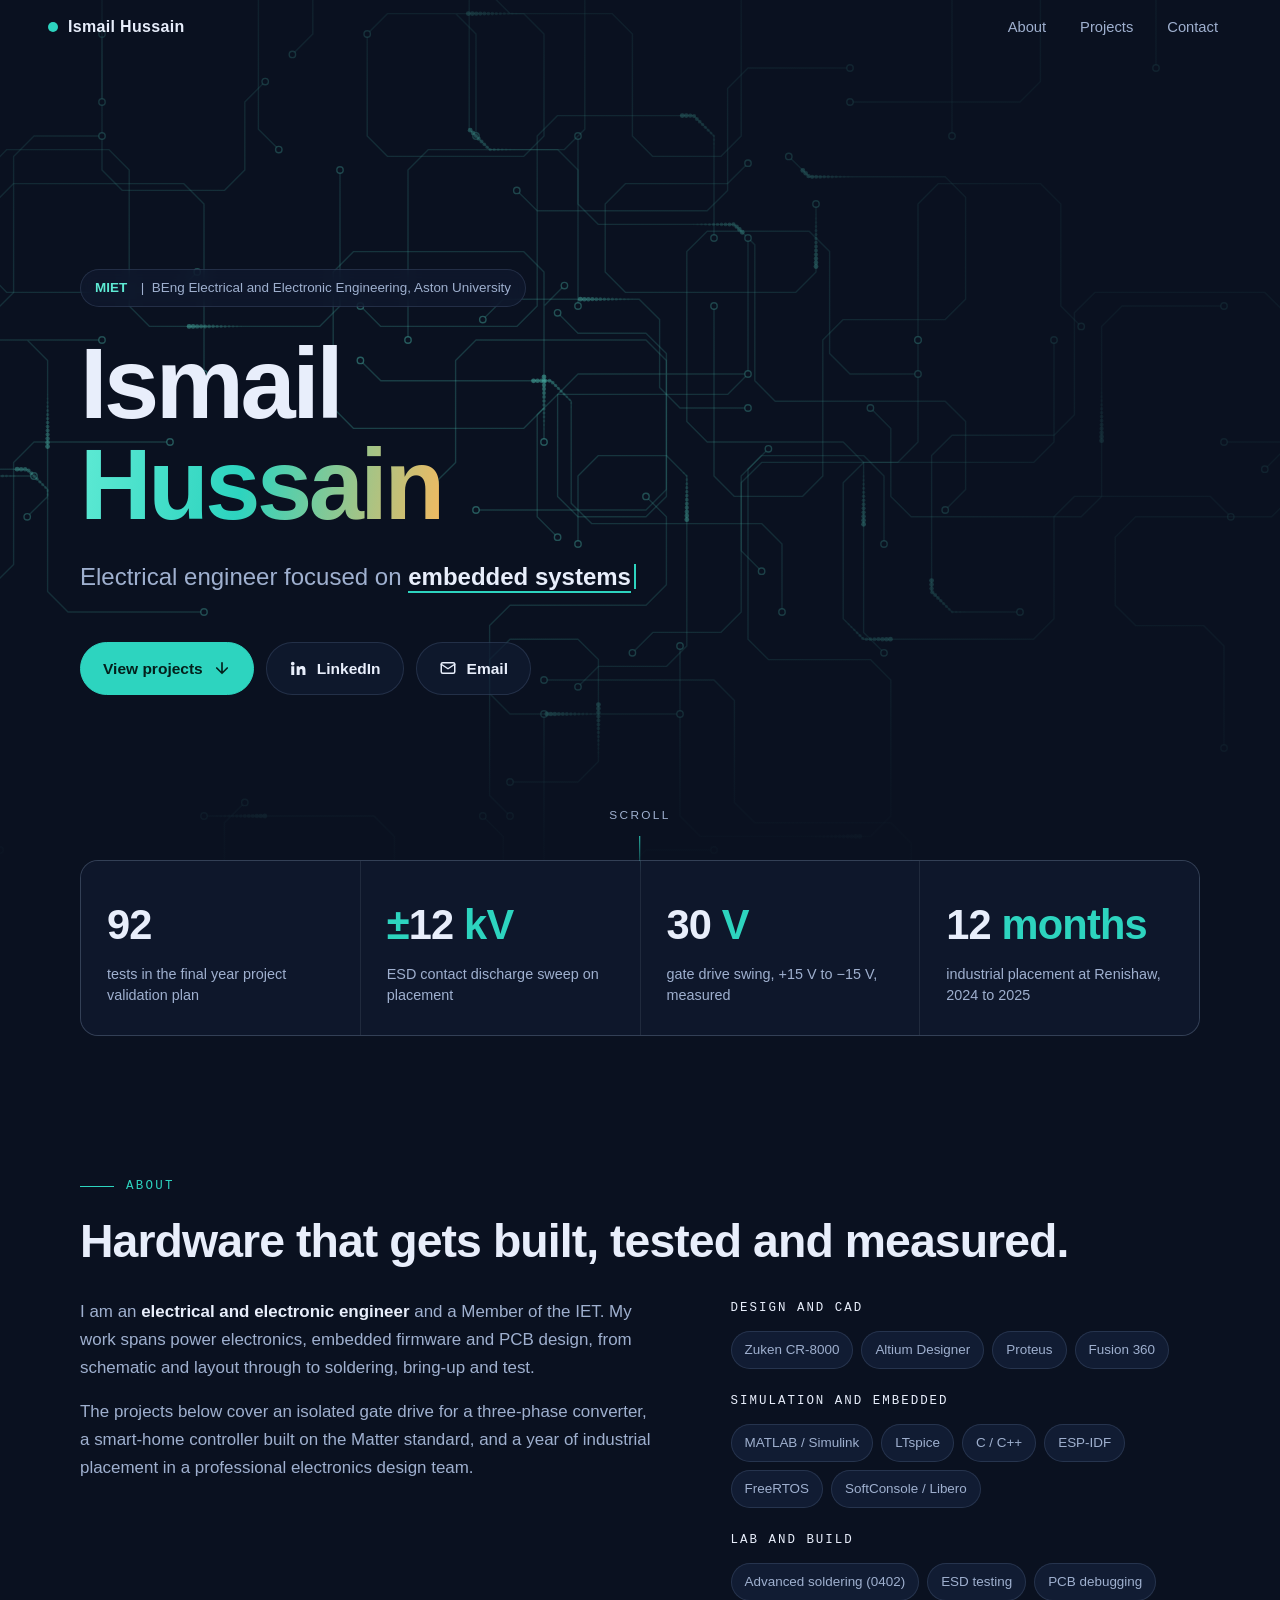
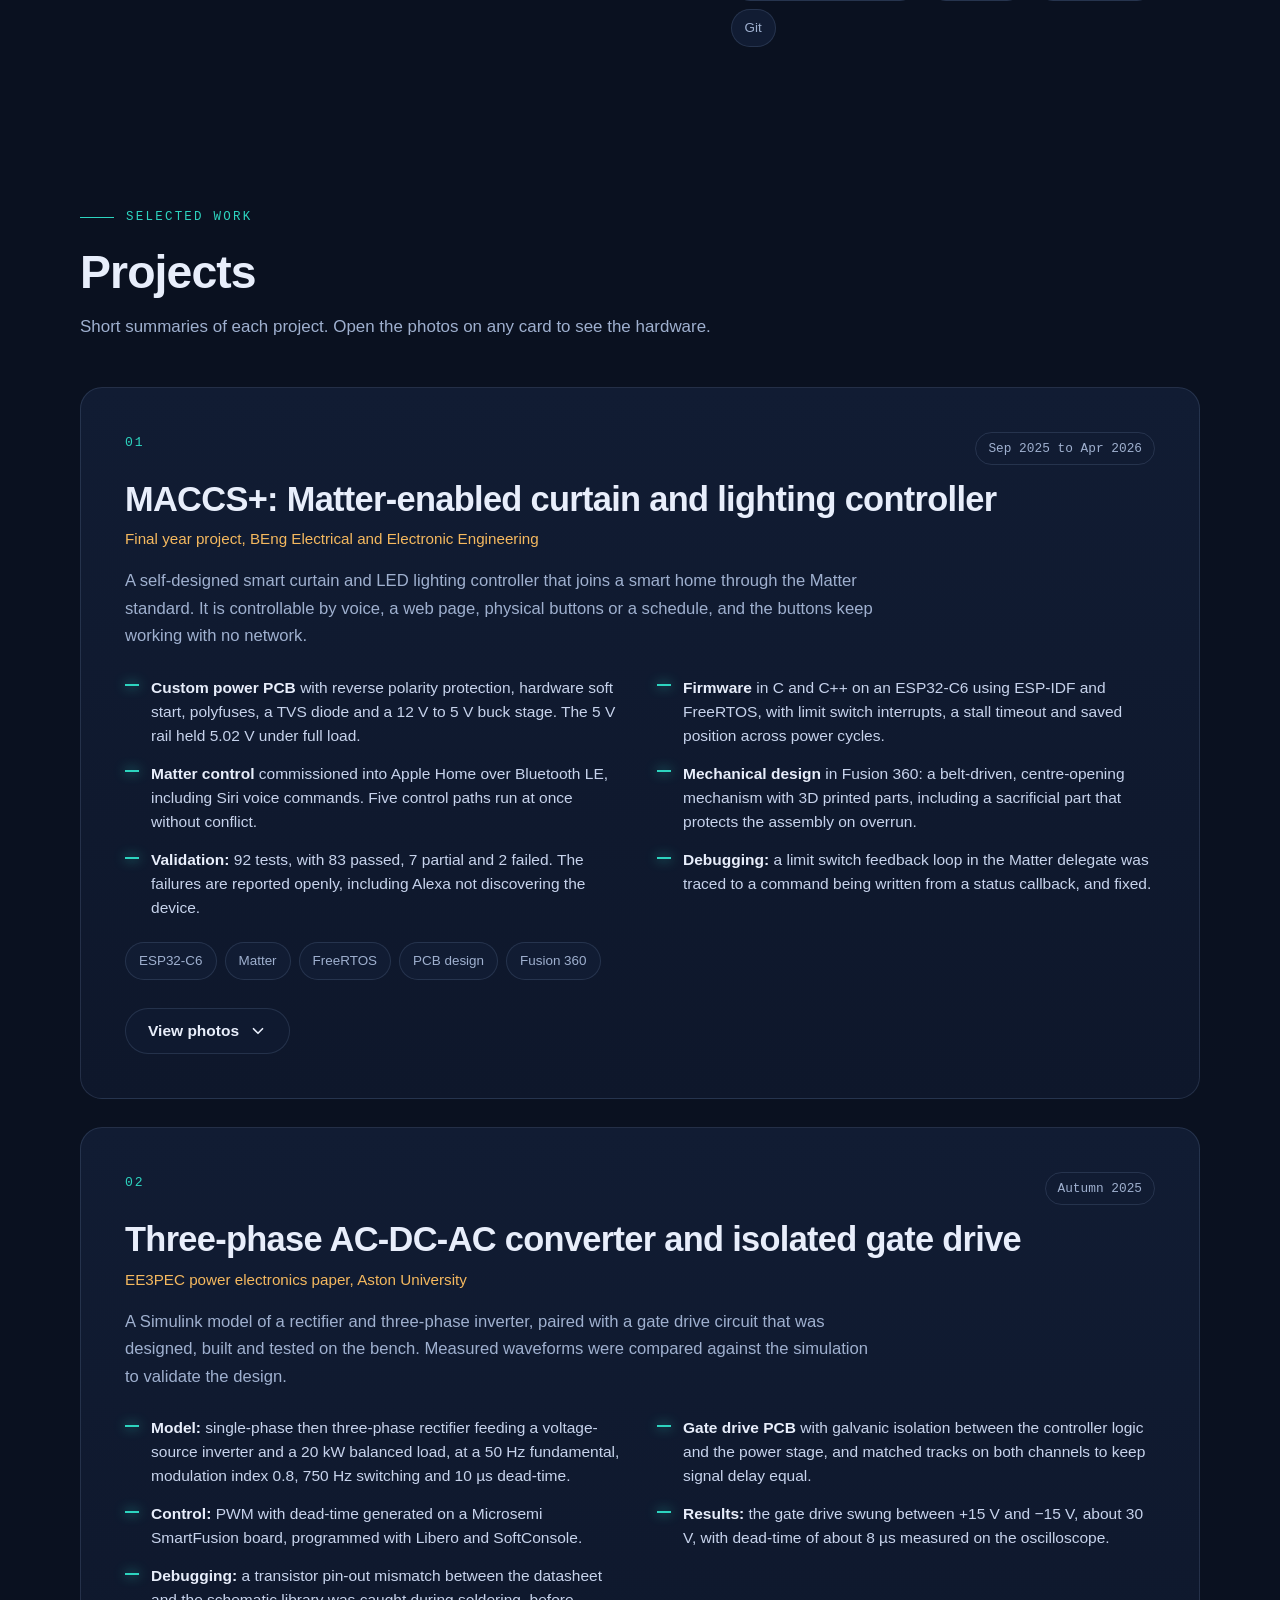
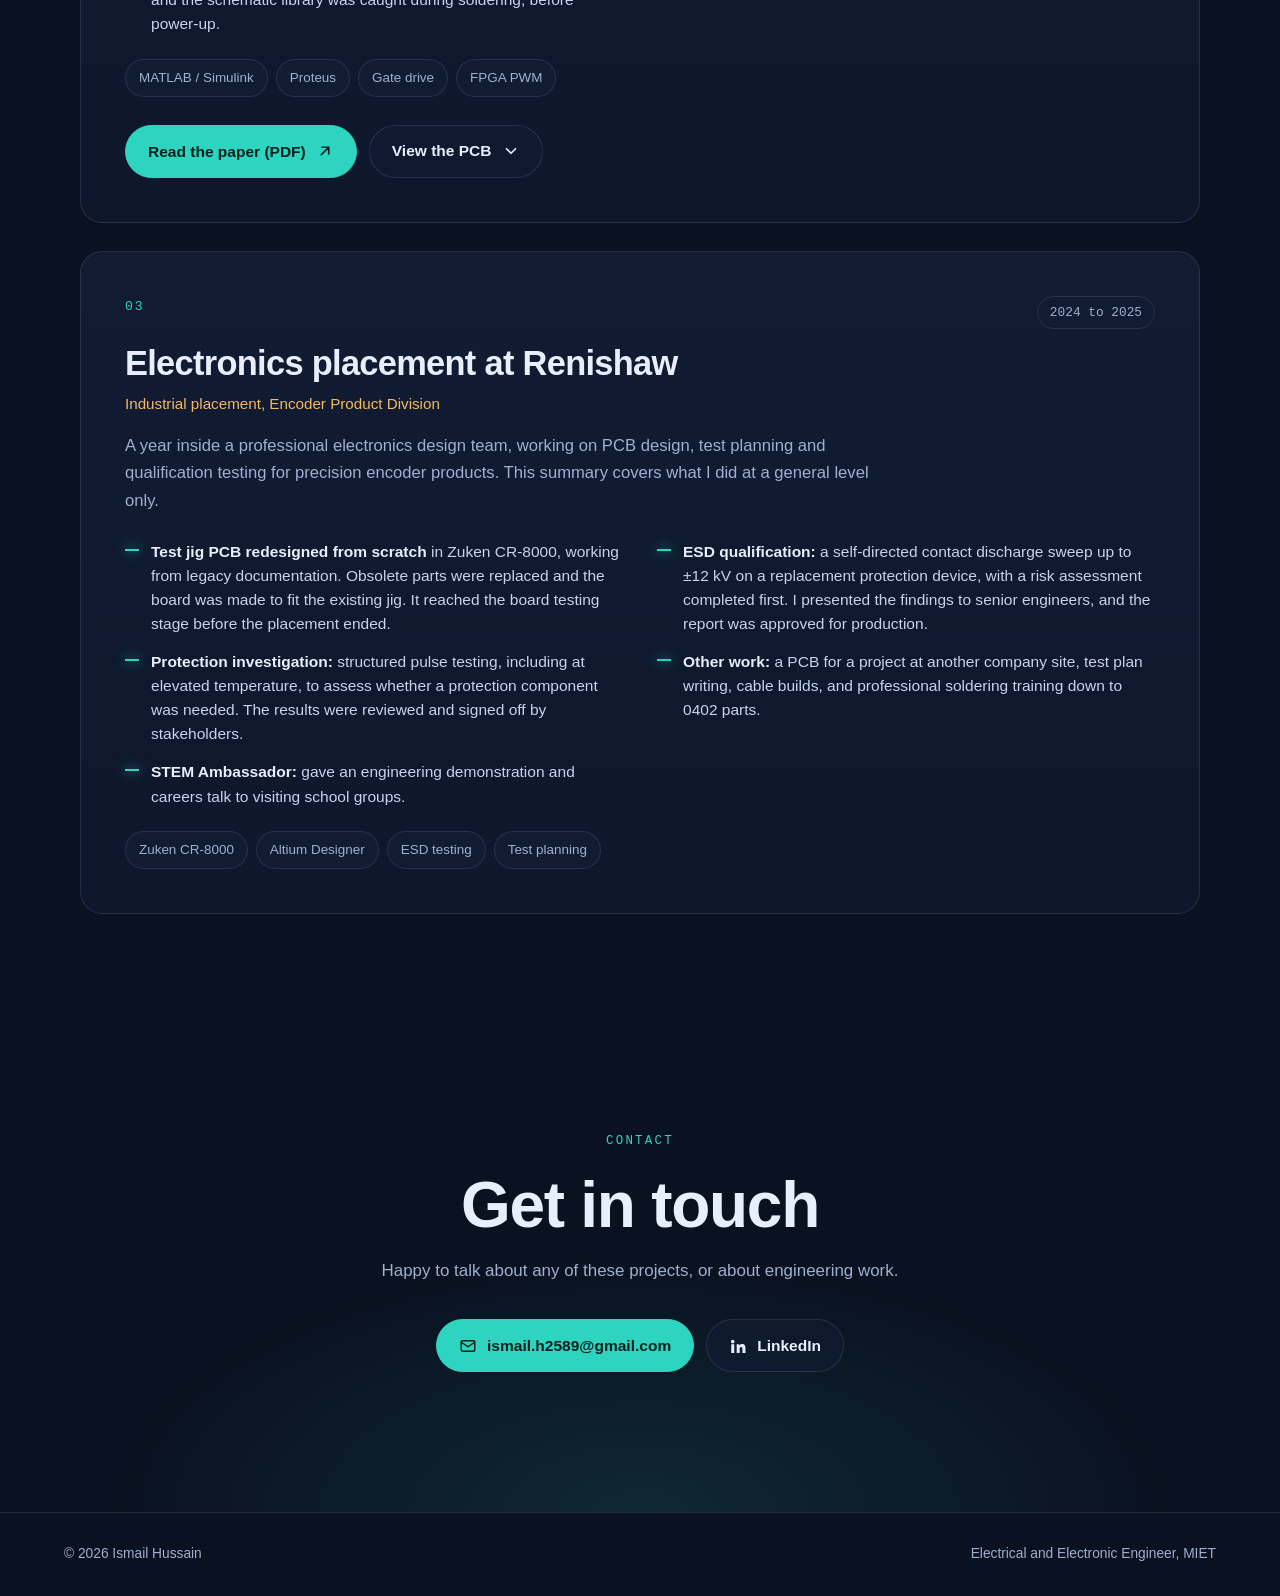
==== index.html @ e71d68d8 "Add files via upload" ====
<!DOCTYPE html>
<html lang="en-GB">
<head>
<meta charset="utf-8">
<meta name="viewport" content="width=device-width, initial-scale=1">
<title>Ismail Hussain | Electrical and Electronic Engineer</title>
<meta name="description" content="Portfolio of Ismail Hussain, MIET, BEng Electrical and Electronic Engineering (Aston University). Power electronics, embedded systems and PCB design.">
<meta name="theme-color" content="#0a1120">
<meta property="og:title" content="Ismail Hussain | Electrical and Electronic Engineer">
<meta property="og:description" content="Power electronics, embedded systems and PCB design. Selected projects and write-ups.">
<meta property="og:type" content="website">
<link rel="icon" href="data:image/svg+xml,%3Csvg xmlns='http://www.w3.org/2000/svg' viewBox='0 0 64 64'%3E%3Crect width='64' height='64' rx='14' fill='%230a1120'/%3E%3Cpath d='M14 40h14l6-16h16' fill='none' stroke='%232dd4bf' stroke-width='5' stroke-linecap='round' stroke-linejoin='round'/%3E%3Ccircle cx='50' cy='24' r='5' fill='%232dd4bf'/%3E%3C/svg%3E">
<style>
  :root{
    --bg:#0a1120;
    --bg-2:#0e172b;
    --surface:#111c33;
    --surface-2:#16233f;
    --line:rgba(148,172,214,.16);
    --text:#e8eefb;
    --muted:#9fb0cf;
    --accent:#2dd4bf;
    --accent-2:#5eead4;
    --warm:#f5b95f;
    --radius:18px;
    --ease:cubic-bezier(.2,.7,.2,1);
    --font:ui-sans-serif,-apple-system,BlinkMacSystemFont,"Segoe UI",Roboto,"Helvetica Neue",Arial,sans-serif;
    --mono:ui-monospace,SFMono-Regular,Menlo,Consolas,monospace;
  }
  *{box-sizing:border-box;margin:0;padding:0}
  html{scroll-behavior:smooth;scroll-padding-top:84px}
  body{
    background:var(--bg);color:var(--text);font-family:var(--font);
    line-height:1.65;-webkit-font-smoothing:antialiased;overflow-x:hidden;
  }
  img{max-width:100%;display:block}
  a{color:inherit}
  ::selection{background:var(--accent);color:#04201c}
  :focus-visible{outline:2px solid var(--accent-2);outline-offset:3px;border-radius:6px}

  /* progress + nav */
  .progress{position:fixed;inset:0 auto auto 0;height:3px;width:100%;transform-origin:left;transform:scaleX(0);
    background:linear-gradient(90deg,var(--accent),var(--warm));z-index:60}
  nav{
    position:fixed;top:0;left:0;right:0;z-index:50;display:flex;justify-content:space-between;align-items:center;
    padding:14px clamp(18px,4vw,48px);transition:background .35s,backdrop-filter .35s,border-color .35s;
    border-bottom:1px solid transparent;
  }
  nav.scrolled{background:rgba(10,17,32,.78);backdrop-filter:blur(14px);-webkit-backdrop-filter:blur(14px);border-color:var(--line)}
  .brand{font-weight:700;letter-spacing:.02em;text-decoration:none;display:flex;align-items:center;gap:10px}
  .brand .dot{width:10px;height:10px;border-radius:50%;background:var(--accent);box-shadow:0 0 0 0 rgba(45,212,191,.6);animation:ping 2.4s infinite}
  @keyframes ping{70%{box-shadow:0 0 0 10px rgba(45,212,191,0)}100%{box-shadow:0 0 0 0 rgba(45,212,191,0)}}
  .links{display:flex;gap:6px;list-style:none}
  .links a{
    text-decoration:none;font-size:.92rem;color:var(--muted);padding:8px 14px;border-radius:999px;transition:color .2s,background .2s;
  }
  .links a:hover{color:var(--text);background:rgba(148,172,214,.1)}
  .links a.active{color:#04201c;background:var(--accent)}

  /* layout */
  section{padding:clamp(72px,11vw,140px) clamp(18px,5vw,64px);position:relative}
  .wrap{max-width:1120px;margin:0 auto}
  .eyebrow{font-family:var(--mono);font-size:.78rem;letter-spacing:.18em;text-transform:uppercase;color:var(--accent);display:flex;align-items:center;gap:12px;margin-bottom:18px}
  .eyebrow::before{content:"";width:34px;height:1px;background:var(--accent)}
  h2{font-size:clamp(1.9rem,4vw,2.9rem);line-height:1.15;letter-spacing:-.02em;margin-bottom:14px}
  .lead{color:var(--muted);max-width:640px;font-size:1.06rem}

  /* hero */
  .hero{min-height:100svh;display:flex;align-items:center;overflow:hidden;padding:110px clamp(18px,5vw,64px) 90px}
  #traces{position:absolute;inset:0;width:100%;height:100%;z-index:0}
  .hero::after{content:"";position:absolute;inset:0;z-index:1;pointer-events:none;
    background:radial-gradient(60% 55% at 28% 48%,rgba(10,17,32,.0) 0%,rgba(10,17,32,.45) 60%,rgba(10,17,32,.8) 100%),
               linear-gradient(180deg,transparent 70%,var(--bg))}
  .hero .wrap{position:relative;z-index:2;width:100%}
  .badge{display:inline-flex;align-items:center;gap:10px;font-size:.84rem;color:var(--muted);
    border:1px solid var(--line);background:rgba(17,28,51,.6);backdrop-filter:blur(8px);padding:7px 14px;border-radius:999px;margin-bottom:26px}
  .badge b{color:var(--accent-2);font-weight:600}
  h1{font-size:clamp(2.8rem,8.6vw,6.2rem);line-height:1.02;letter-spacing:-.035em;font-weight:800;margin-bottom:22px}
  h1 .grad{background:linear-gradient(100deg,var(--accent-2),var(--accent) 45%,var(--warm));-webkit-background-clip:text;background-clip:text;color:transparent}
  .role{font-size:clamp(1.1rem,2.3vw,1.5rem);color:var(--muted);min-height:2.1em;max-width:720px}
  .role strong{color:var(--text);font-weight:600;border-bottom:2px solid var(--accent);padding-bottom:1px}
  .caret{display:inline-block;width:2px;height:1.05em;background:var(--accent);margin-left:3px;vertical-align:-.15em;animation:blink 1s steps(2) infinite}
  @keyframes blink{50%{opacity:0}}
  .cta{display:flex;flex-wrap:wrap;gap:12px;margin-top:34px}
  .btn{
    display:inline-flex;align-items:center;gap:10px;text-decoration:none;font-weight:600;font-size:.97rem;cursor:pointer;
    padding:13px 22px;border-radius:999px;border:1px solid var(--line);background:rgba(17,28,51,.7);color:var(--text);
    transition:transform .25s var(--ease),background .25s,border-color .25s,box-shadow .25s;font-family:inherit
  }
  .btn:hover{transform:translateY(-2px);border-color:rgba(45,212,191,.5);background:var(--surface-2)}
  .btn.primary{background:var(--accent);color:#04201c;border-color:var(--accent)}
  .btn.primary:hover{background:var(--accent-2);box-shadow:0 10px 30px -10px rgba(45,212,191,.7)}
  .btn svg{width:18px;height:18px;flex:none}
  .scroll-hint{position:absolute;left:50%;bottom:26px;transform:translateX(-50%);z-index:2;color:var(--muted);font-size:.74rem;letter-spacing:.2em;text-transform:uppercase;display:flex;flex-direction:column;align-items:center;gap:10px}
  .scroll-hint i{width:1px;height:38px;background:linear-gradient(var(--accent),transparent);animation:drop 2s infinite}
  @keyframes drop{0%{transform:scaleY(0);transform-origin:top}50%{transform:scaleY(1);transform-origin:top}51%{transform-origin:bottom}100%{transform:scaleY(0);transform-origin:bottom}}

  /* stats */
  .stats{display:grid;grid-template-columns:repeat(4,1fr);gap:1px;background:var(--line);border:1px solid var(--line);border-radius:var(--radius);overflow:hidden;margin-top:-40px;position:relative;z-index:3}
  .stat{background:var(--bg-2);padding:30px 26px}
  .stat .n{font-size:clamp(1.9rem,3.6vw,2.6rem);font-weight:800;letter-spacing:-.02em;color:var(--text);font-variant-numeric:tabular-nums}
  .stat .n em{font-style:normal;color:var(--accent)}
  .stat p{color:var(--muted);font-size:.9rem;margin-top:4px;line-height:1.45}
  .stats-wrap{padding:0 clamp(18px,5vw,64px)}

  /* about */
  .about-grid{display:grid;grid-template-columns:1.1fr .9fr;gap:clamp(30px,6vw,80px);align-items:start;margin-top:30px}
  .about p{color:var(--muted);font-size:1.06rem}
  .about p + p{margin-top:16px}
  .about p b{color:var(--text);font-weight:600}
  .chips{display:flex;flex-wrap:wrap;gap:8px}
  .chip{font-size:.84rem;padding:7px 13px;border-radius:999px;border:1px solid var(--line);background:var(--surface);color:var(--muted);transition:all .25s var(--ease)}
  .chip:hover{color:var(--text);border-color:rgba(45,212,191,.5);transform:translateY(-2px)}
  .skill-group + .skill-group{margin-top:22px}
  .skill-group h3{font-size:.78rem;font-family:var(--mono);letter-spacing:.16em;text-transform:uppercase;color:var(--text);margin-bottom:12px;font-weight:500}

  /* projects */
  .projects{display:grid;gap:28px;margin-top:46px}
  .card{
    --mx:50%;--my:50%;
    position:relative;border-radius:calc(var(--radius) + 4px);border:1px solid var(--line);
    background:linear-gradient(180deg,var(--surface),var(--bg-2));overflow:hidden;
    transition:border-color .3s,transform .4s var(--ease);
  }
  .card::before{content:"";position:absolute;inset:0;pointer-events:none;opacity:0;transition:opacity .3s;
    background:radial-gradient(520px circle at var(--mx) var(--my),rgba(45,212,191,.11),transparent 60%)}
  .card:hover{border-color:rgba(45,212,191,.35)}
  .card:hover::before{opacity:1}
  .card-body{padding:clamp(24px,4vw,44px);position:relative}
  .card-top{display:flex;justify-content:space-between;gap:20px;align-items:flex-start;flex-wrap:wrap}
  .num{font-family:var(--mono);font-size:.82rem;color:var(--accent);letter-spacing:.14em}
  .period{font-family:var(--mono);font-size:.8rem;color:var(--muted);border:1px solid var(--line);padding:5px 12px;border-radius:999px}
  .card h3{font-size:clamp(1.45rem,3vw,2.15rem);line-height:1.2;letter-spacing:-.02em;margin:14px 0 6px}
  .card .sub{color:var(--warm);font-size:.95rem;font-weight:500;margin-bottom:16px}
  .card .summary{color:var(--muted);max-width:760px;font-size:1.04rem}
  .points{list-style:none;margin:26px 0 8px;display:grid;grid-template-columns:repeat(2,1fr);gap:14px 34px}
  .points li{position:relative;padding-left:26px;color:#c7d3ec;font-size:.97rem;line-height:1.55}
  .points li::before{content:"";position:absolute;left:0;top:.55em;width:14px;height:2px;background:var(--accent);box-shadow:0 0 12px var(--accent)}
  .points li b{color:var(--text);font-weight:600}
  .meta{display:flex;flex-wrap:wrap;gap:8px;margin-top:22px}
  .actions{display:flex;flex-wrap:wrap;gap:12px;margin-top:28px}
  .toggle .chev{transition:transform .35s var(--ease)}
  .toggle[aria-expanded="true"] .chev{transform:rotate(180deg)}
  .toggle[aria-expanded="true"]{border-color:rgba(45,212,191,.55);background:var(--surface-2)}

  /* dropdown gallery */
  .drop{display:grid;grid-template-rows:0fr;transition:grid-template-rows .6s var(--ease)}
  .drop.open{grid-template-rows:1fr}
  .drop > div{overflow:hidden}
  .drop-inner{padding:0 clamp(24px,4vw,44px) clamp(24px,4vw,44px);display:grid;gap:18px;opacity:0;transform:translateY(14px);transition:opacity .5s .1s,transform .6s .1s var(--ease)}
  .drop.open .drop-inner{opacity:1;transform:none}
  .gallery{display:grid;gap:16px;grid-template-columns:1fr}
  .gallery.split{grid-template-columns:minmax(240px,470px) 1fr;gap:clamp(20px,4vw,44px);align-items:center}
  .legend{list-style:none;display:grid;gap:14px;counter-reset:l}
  .legend li{counter-increment:l;display:grid;grid-template-columns:34px 1fr;gap:4px 14px;align-items:start;color:#c7d3ec;font-size:.96rem;line-height:1.5}
  .legend li::before{content:counter(l);font-family:var(--mono);font-size:.78rem;color:var(--accent);border:1px solid rgba(45,212,191,.4);border-radius:50%;width:30px;height:30px;display:grid;place-items:center}
  .legend b{color:var(--text);font-weight:600;display:block}
  .legend h4{font-size:.78rem;font-family:var(--mono);letter-spacing:.16em;text-transform:uppercase;font-weight:500;color:var(--text);margin-bottom:4px}
  .shot{margin:0;border-radius:14px;overflow:hidden;border:1px solid var(--line);background:#050912;cursor:zoom-in;position:relative}
  .shot img{width:100%;height:auto;transition:transform .6s var(--ease)}
  .shot:hover img{transform:scale(1.035)}
  .shot figcaption{padding:12px 16px;font-size:.88rem;color:var(--muted);border-top:1px solid var(--line);background:var(--surface)}
  .note{font-size:.88rem;color:var(--muted);border-left:2px solid var(--warm);padding-left:14px}

  /* contact */
  .contact{padding-top:clamp(40px,6vw,80px);text-align:center;background:radial-gradient(60% 80% at 50% 100%,rgba(45,212,191,.12),transparent 70%)}
  .contact .eyebrow{justify-content:center}
  .contact .eyebrow::before{display:none}
  .contact h2{font-size:clamp(2.2rem,6vw,4rem)}
  .contact .lead{margin:0 auto}
  .contact .cta{justify-content:center}
  footer{padding:30px clamp(18px,5vw,64px);border-top:1px solid var(--line);color:var(--muted);font-size:.86rem;display:flex;justify-content:space-between;flex-wrap:wrap;gap:10px}

  /* lightbox */
  .lb{position:fixed;inset:0;z-index:100;background:rgba(4,8,18,.92);backdrop-filter:blur(8px);display:grid;place-items:center;padding:24px;opacity:0;pointer-events:none;transition:opacity .3s}
  .lb.open{opacity:1;pointer-events:auto}
  .lb img{max-height:86vh;max-width:min(94vw,1100px);border-radius:12px;transform:scale(.96);transition:transform .35s var(--ease)}
  .lb.open img{transform:none}
  .lb button{position:absolute;top:18px;right:20px;background:var(--surface);color:var(--text);border:1px solid var(--line);width:44px;height:44px;border-radius:50%;font-size:1.3rem;cursor:pointer}
  .lb p{position:absolute;bottom:18px;left:0;right:0;text-align:center;color:var(--muted);font-size:.9rem;padding:0 20px}

  /* reveal */
  .reveal{opacity:0;transform:translateY(34px);transition:opacity .9s var(--ease),transform .9s var(--ease);transition-delay:var(--d,0s)}
  .reveal.in{opacity:1;transform:none}
  .hero .reveal{transform:translateY(22px)}

  @media (max-width:860px){
    .gallery.split{grid-template-columns:1fr}
    .links li:not(:last-child){display:none}
    .stats{grid-template-columns:repeat(2,1fr);margin-top:-20px}
    .about-grid{grid-template-columns:1fr}
    .points{grid-template-columns:1fr}
  }
  @media (max-width:520px){
    .stat{padding:22px 18px}
    .stat .n{font-size:1.7rem}
    .stat .n em{font-size:.62em}
    .stat .n{white-space:nowrap}
    .btn{padding:12px 18px}
  }
  @media (prefers-reduced-motion:reduce){
    html{scroll-behavior:auto}
    *,*::before,*::after{animation:none!important;transition-duration:.01ms!important;transition-delay:0s!important}
    .reveal{opacity:1;transform:none}
  }
</style>
</head>
<body>
<div class="progress" id="progress"></div>

<nav id="nav">
  <a class="brand" href="#top"><span class="dot"></span>Ismail Hussain</a>
  <ul class="links">
    <li><a href="#about">About</a></li>
    <li><a href="#projects">Projects</a></li>
    <li><a href="#contact">Contact</a></li>
  </ul>
</nav>

<header class="hero" id="top">
  <canvas id="traces" aria-hidden="true"></canvas>
  <div class="wrap">
    <div class="badge reveal"><b>MIET</b> &nbsp;|&nbsp; BEng Electrical and Electronic Engineering, Aston University</div>
    <h1 class="reveal" style="--d:.08s">Ismail<br><span class="grad">Hussain</span></h1>
    <p class="role reveal" style="--d:.16s">Electrical engineer focused on <strong id="word">power electronics</strong><span class="caret"></span></p>
    <div class="cta reveal" style="--d:.24s">
      <a class="btn primary" href="#projects">View projects
        <svg viewBox="0 0 24 24" fill="none" stroke="currentColor" stroke-width="2.2" stroke-linecap="round" stroke-linejoin="round"><path d="M12 5v14M5 12l7 7 7-7"/></svg></a>
      <a class="btn" href="https://www.linkedin.com/in/ismail-hussain22/" target="_blank" rel="noopener">
        <svg viewBox="0 0 24 24" fill="currentColor"><path d="M4.98 3.5a2.5 2.5 0 1 1 0 5 2.5 2.5 0 0 1 0-5zM3 9.75h4v11.5H3V9.75zm6.5 0h3.83v1.57h.06c.53-1 1.84-2.07 3.78-2.07 4.04 0 4.78 2.66 4.78 6.12v5.88h-4v-5.2c0-1.24-.02-2.84-1.73-2.84-1.73 0-2 1.35-2 2.75v5.29h-4V9.75z"/></svg>LinkedIn</a>
      <a class="btn" href="#contact" data-mail>
        <svg viewBox="0 0 24 24" fill="none" stroke="currentColor" stroke-width="2" stroke-linecap="round" stroke-linejoin="round"><rect x="3" y="5" width="18" height="14" rx="2"/><path d="m3 7 9 6 9-6"/></svg>Email</a>
    </div>
  </div>
  <div class="scroll-hint"><span>Scroll</span><i></i></div>
</header>

<div class="stats-wrap">
  <div class="wrap">
    <div class="stats reveal">
      <div class="stat"><div class="n"><span data-count="92">92</span></div><p>tests in the final year project validation plan</p></div>
      <div class="stat"><div class="n"><em>&plusmn;</em><span data-count="12">12</span><em> kV</em></div><p>ESD contact discharge sweep on placement</p></div>
      <div class="stat"><div class="n"><span data-count="30">30</span><em> V</em></div><p>gate drive swing, +15 V to &minus;15 V, measured</p></div>
      <div class="stat"><div class="n"><span data-count="12">12</span><em> months</em></div><p>industrial placement at Renishaw, 2024 to 2025</p></div>
    </div>
  </div>
</div>

<section id="about" class="about">
  <div class="wrap">
    <div class="eyebrow reveal">About</div>
    <h2 class="reveal" style="--d:.06s">Hardware that gets built, tested and measured.</h2>
    <div class="about-grid">
      <div class="reveal" style="--d:.12s">
        <p>I am an <b>electrical and electronic engineer</b> and a Member of the IET. My work spans power electronics, embedded firmware and PCB design, from schematic and layout through to soldering, bring-up and test.</p>
        <p>The projects below cover an isolated gate drive for a three-phase converter, a smart-home controller built on the Matter standard, and a year of industrial placement in a professional electronics design team.</p>
      </div>
      <div class="reveal" style="--d:.2s">
        <div class="skill-group">
          <h3>Design and CAD</h3>
          <div class="chips"><span class="chip">Zuken CR-8000</span><span class="chip">Altium Designer</span><span class="chip">Proteus</span><span class="chip">Fusion 360</span></div>
        </div>
        <div class="skill-group">
          <h3>Simulation and embedded</h3>
          <div class="chips"><span class="chip">MATLAB / Simulink</span><span class="chip">LTspice</span><span class="chip">C / C++</span><span class="chip">ESP-IDF</span><span class="chip">FreeRTOS</span><span class="chip">SoftConsole / Libero</span></div>
        </div>
        <div class="skill-group">
          <h3>Lab and build</h3>
          <div class="chips"><span class="chip">Advanced soldering (0402)</span><span class="chip">ESD testing</span><span class="chip">PCB debugging</span><span class="chip">Git</span></div>
        </div>
      </div>
    </div>
  </div>
</section>

<section id="projects" style="padding-top:20px">
  <div class="wrap">
    <div class="eyebrow reveal">Selected work</div>
    <h2 class="reveal" style="--d:.06s">Projects</h2>
    <p class="lead reveal" style="--d:.12s">Short summaries of each project. Open the photos on any card to see the hardware.</p>

    <div class="projects">

      <!-- 01 FYP -->
      <article class="card reveal">
        <div class="card-body">
          <div class="card-top"><span class="num">01</span><span class="period">Sep 2025 to Apr 2026</span></div>
          <h3>MACCS+: Matter-enabled curtain and lighting controller</h3>
          <div class="sub">Final year project, BEng Electrical and Electronic Engineering</div>
          <p class="summary">A self-designed smart curtain and LED lighting controller that joins a smart home through the Matter standard. It is controllable by voice, a web page, physical buttons or a schedule, and the buttons keep working with no network.</p>
          <ul class="points">
            <li><b>Custom power PCB</b> with reverse polarity protection, hardware soft start, polyfuses, a TVS diode and a 12 V to 5 V buck stage. The 5 V rail held 5.02 V under full load.</li>
            <li><b>Firmware</b> in C and C++ on an ESP32-C6 using ESP-IDF and FreeRTOS, with limit switch interrupts, a stall timeout and saved position across power cycles.</li>
            <li><b>Matter control</b> commissioned into Apple Home over Bluetooth LE, including Siri voice commands. Five control paths run at once without conflict.</li>
            <li><b>Mechanical design</b> in Fusion 360: a belt-driven, centre-opening mechanism with 3D printed parts, including a sacrificial part that protects the assembly on overrun.</li>
            <li><b>Validation:</b> 92 tests, with 83 passed, 7 partial and 2 failed. The failures are reported openly, including Alexa not discovering the device.</li>
            <li><b>Debugging:</b> a limit switch feedback loop in the Matter delegate was traced to a command being written from a status callback, and fixed.</li>
          </ul>
          <div class="meta"><span class="chip">ESP32-C6</span><span class="chip">Matter</span><span class="chip">FreeRTOS</span><span class="chip">PCB design</span><span class="chip">Fusion 360</span></div>
          <div class="actions">
            <button class="btn toggle" aria-expanded="false" aria-controls="drop-fyp">View photos
              <svg class="chev" width="18" height="18" viewBox="0 0 24 24" fill="none" stroke="currentColor" stroke-width="2.2" stroke-linecap="round" stroke-linejoin="round"><path d="m6 9 6 6 6-6"/></svg></button>
          </div>
        </div>
        <div class="drop" id="drop-fyp"><div><div class="drop-inner">
          <div class="gallery split">
            <figure class="shot tall" data-full="fyp-full.jpg" data-cap="MACCS+ assembled: custom power PCB, ESP32-C6, motor driver and geared motor in the printed housing, with the button panel in front">
              <img src="fyp-full.jpg" alt="MACCS+ controller assembled in a 3D printed housing, showing the custom green power PCB with an ESP32-C6, a geared motor with belt pulley, and the five-button panel" loading="lazy">
              <figcaption>Assembled controller, open housing</figcaption>
            </figure>
            <div>
              <h4 class="legend-h" style="font-size:.78rem;font-family:var(--mono);letter-spacing:.16em;text-transform:uppercase;font-weight:500;margin-bottom:16px">What is in the photo</h4>
              <ol class="legend">
                <li><span><b>Custom power PCB</b>Holds the ESP32-C6 board, with protection and the 12 V to 5 V buck stage. Etched and soldered by hand.</span></li>
                <li><span><b>Motor driver</b>The red H-bridge module that switches the motor direction and speed.</span></li>
                <li><span><b>Geared motor and belt pulley</b>Drives the belt that moves the curtain carriages.</span></li>
                <li><span><b>3D printed housing</b>Designed in Fusion 360 and screwed onto the aluminium rail.</span></li>
                <li><span><b>Button panel</b>Five physical buttons that work without Wi-Fi.</span></li>
              </ol>
            </div>
          </div>
        </div></div></div>
      </article>

      <!-- 02 EE3PEC -->
      <article class="card reveal">
        <div class="card-body">
          <div class="card-top"><span class="num">02</span><span class="period">Autumn 2025</span></div>
          <h3>Three-phase AC-DC-AC converter and isolated gate drive</h3>
          <div class="sub">EE3PEC power electronics paper, Aston University</div>
          <p class="summary">A Simulink model of a rectifier and three-phase inverter, paired with a gate drive circuit that was designed, built and tested on the bench. Measured waveforms were compared against the simulation to validate the design.</p>
          <ul class="points">
            <li><b>Model:</b> single-phase then three-phase rectifier feeding a voltage-source inverter and a 20 kW balanced load, at a 50 Hz fundamental, modulation index 0.8, 750 Hz switching and 10 &micro;s dead-time.</li>
            <li><b>Gate drive PCB</b> with galvanic isolation between the controller logic and the power stage, and matched tracks on both channels to keep signal delay equal.</li>
            <li><b>Control:</b> PWM with dead-time generated on a Microsemi SmartFusion board, programmed with Libero and SoftConsole.</li>
            <li><b>Results:</b> the gate drive swung between +15 V and &minus;15 V, about 30 V, with dead-time of about 8 &micro;s measured on the oscilloscope.</li>
            <li><b>Debugging:</b> a transistor pin-out mismatch between the datasheet and the schematic library was caught during soldering, before power-up.</li>
          </ul>
          <div class="meta"><span class="chip">MATLAB / Simulink</span><span class="chip">Proteus</span><span class="chip">Gate drive</span><span class="chip">FPGA PWM</span></div>
          <div class="actions">
            <a class="btn primary" href="EE3PEC-Ismail-Hussain.pdf" target="_blank" rel="noopener">Read the paper (PDF)
              <svg width="18" height="18" viewBox="0 0 24 24" fill="none" stroke="currentColor" stroke-width="2.2" stroke-linecap="round" stroke-linejoin="round"><path d="M7 17 17 7M8 7h9v9"/></svg></a>
            <button class="btn toggle" aria-expanded="false" aria-controls="drop-pec">View the PCB
              <svg class="chev" width="18" height="18" viewBox="0 0 24 24" fill="none" stroke="currentColor" stroke-width="2.2" stroke-linecap="round" stroke-linejoin="round"><path d="m6 9 6 6 6-6"/></svg></button>
          </div>
        </div>
        <div class="drop" id="drop-pec"><div><div class="drop-inner">
          <div class="gallery">
            <figure class="shot" data-full="gate-drive-pcb.jpg" data-cap="Built and tested two-channel isolated gate drive PCB">
              <img src="gate-drive-pcb.jpg" alt="Built two-channel isolated gate drive PCB with optocouplers, screw terminals and twisted-pair leads, photographed on a dark wooden surface" loading="lazy">
              <figcaption>The built two-channel isolated gate drive board</figcaption>
            </figure>
          </div>
        </div></div></div>
      </article>

      <!-- 03 Renishaw -->
      <article class="card reveal">
        <div class="card-body">
          <div class="card-top"><span class="num">03</span><span class="period">2024 to 2025</span></div>
          <h3>Electronics placement at Renishaw</h3>
          <div class="sub">Industrial placement, Encoder Product Division</div>
          <p class="summary">A year inside a professional electronics design team, working on PCB design, test planning and qualification testing for precision encoder products. This summary covers what I did at a general level only.</p>
          <ul class="points">
            <li><b>Test jig PCB redesigned from scratch</b> in Zuken CR-8000, working from legacy documentation. Obsolete parts were replaced and the board was made to fit the existing jig. It reached the board testing stage before the placement ended.</li>
            <li><b>ESD qualification:</b> a self-directed contact discharge sweep up to &plusmn;12 kV on a replacement protection device, with a risk assessment completed first. I presented the findings to senior engineers, and the report was approved for production.</li>
            <li><b>Protection investigation:</b> structured pulse testing, including at elevated temperature, to assess whether a protection component was needed. The results were reviewed and signed off by stakeholders.</li>
            <li><b>Other work:</b> a PCB for a project at another company site, test plan writing, cable builds, and professional soldering training down to 0402 parts.</li>
            <li><b>STEM Ambassador:</b> gave an engineering demonstration and careers talk to visiting school groups.</li>
          </ul>
          <div class="meta"><span class="chip">Zuken CR-8000</span><span class="chip">Altium Designer</span><span class="chip">ESD testing</span><span class="chip">Test planning</span></div>
        </div>
      </article>

      <!-- 04 First-year team project: hidden until details are added -->
      <article class="card reveal" id="firstyear" hidden>
        <div class="card-body">
          <div class="card-top"><span class="num">04</span><span class="period">First year</span></div>
          <h3>First-year team project</h3>
          <div class="sub">Aston University</div>
          <p class="summary">Add a short summary here.</p>
        </div>
      </article>

    </div>
  </div>
</section>

<section id="contact" class="contact">
  <div class="wrap">
    <div class="eyebrow reveal">Contact</div>
    <h2 class="reveal" style="--d:.06s">Get in touch</h2>
    <p class="lead reveal" style="--d:.12s">Happy to talk about any of these projects, or about engineering work.</p>
    <div class="cta reveal" style="--d:.18s">
      <a class="btn primary" href="#" data-mail>
        <svg viewBox="0 0 24 24" fill="none" stroke="currentColor" stroke-width="2" stroke-linecap="round" stroke-linejoin="round"><rect x="3" y="5" width="18" height="14" rx="2"/><path d="m3 7 9 6 9-6"/></svg><span id="mailtext">Send an email</span></a>
      <a class="btn" href="https://www.linkedin.com/in/ismail-hussain22/" target="_blank" rel="noopener">
        <svg viewBox="0 0 24 24" fill="currentColor"><path d="M4.98 3.5a2.5 2.5 0 1 1 0 5 2.5 2.5 0 0 1 0-5zM3 9.75h4v11.5H3V9.75zm6.5 0h3.83v1.57h.06c.53-1 1.84-2.07 3.78-2.07 4.04 0 4.78 2.66 4.78 6.12v5.88h-4v-5.2c0-1.24-.02-2.84-1.73-2.84-1.73 0-2 1.35-2 2.75v5.29h-4V9.75z"/></svg>LinkedIn</a>
    </div>
  </div>
</section>

<footer>
  <span>&copy; <span id="yr">2026</span> Ismail Hussain</span>
  <span>Electrical and Electronic Engineer, MIET</span>
</footer>

<div class="lb" id="lb" aria-hidden="true" role="dialog" aria-label="Image viewer">
  <button id="lbclose" aria-label="Close image">&times;</button>
  <img id="lbimg" alt="">
  <p id="lbcap"></p>
</div>

<script>
(function(){
  var reduce = window.matchMedia('(prefers-reduced-motion: reduce)').matches;
  var $ = function(s,c){return (c||document).querySelector(s)};
  var $$ = function(s,c){return Array.prototype.slice.call((c||document).querySelectorAll(s))};

  /* email assembled in script so it is not sitting in the page source as plain text */
  var u = 'ismail.h2589', d = 'gmail.com', addr = u + '@' + d;
  $$('[data-mail]').forEach(function(a){ a.href = 'mailto:' + addr; });
  var mt = $('#mailtext'); if (mt) mt.textContent = addr;
  $('#yr').textContent = new Date().getFullYear();

  /* nav, progress */
  var nav = $('#nav'), bar = $('#progress');
  var links = $$('.links a');
  function onScroll(){
    var y = window.scrollY, h = document.documentElement.scrollHeight - innerHeight;
    bar.style.transform = 'scaleX(' + (h > 0 ? y / h : 0) + ')';
    nav.classList.toggle('scrolled', y > 24);
  }
  addEventListener('scroll', onScroll, {passive:true}); onScroll();

  var secs = ['about','projects','contact'].map(function(id){return document.getElementById(id)});
  var so = new IntersectionObserver(function(es){
    es.forEach(function(e){
      if(e.isIntersecting){
        links.forEach(function(l){ l.classList.toggle('active', l.getAttribute('href') === '#' + e.target.id); });
      }
    });
  }, {rootMargin:'-45% 0px -50% 0px'});
  secs.forEach(function(s){ so.observe(s); });
  var topO = new IntersectionObserver(function(es){
    if(es[0].isIntersecting) links.forEach(function(l){ l.classList.remove('active'); });
  }, {threshold:.6});
  topO.observe($('#top'));

  /* reveal on scroll */
  var ro = new IntersectionObserver(function(es){
    es.forEach(function(e){ if(e.isIntersecting){ e.target.classList.add('in'); ro.unobserve(e.target); } });
  }, {threshold:.12, rootMargin:'0px 0px -6% 0px'});
  $$('.reveal').forEach(function(el){ ro.observe(el); });

  /* counters */
  function runCount(el){
    var to = +el.dataset.count, t0 = null, dur = 1400;
    if (reduce){ el.textContent = to; return; }
    function step(ts){
      if(!t0) t0 = ts;
      var p = Math.min((ts - t0) / dur, 1), e = 1 - Math.pow(1 - p, 3);
      el.textContent = Math.round(to * e);
      if(p < 1) requestAnimationFrame(step);
    }
    el.textContent = 0; requestAnimationFrame(step);
  }
  var co = new IntersectionObserver(function(es){
    es.forEach(function(e){ if(e.isIntersecting){ runCount(e.target); co.unobserve(e.target); } });
  }, {threshold:.6});
  $$('[data-count]').forEach(function(el){ co.observe(el); });

  /* rotating role words */
  var words = ['power electronics','embedded systems','PCB design','hardware testing'];
  var wEl = $('#word'), wi = 0, ci = words[0].length, del = true;
  if(!reduce){
    (function tick(){
      var w = words[wi], delay = del ? 38 : 70;
      if(del){ ci--; if(ci <= 0){ del = false; wi = (wi + 1) % words.length; ci = 0; delay = 260; } }
      else { ci++; if(ci >= words[wi].length){ del = true; delay = 1700; } }
      wEl.textContent = words[wi].slice(0, Math.max(ci,0)) || ' ';
      setTimeout(tick, delay);
    })();
  }

  /* card spotlight */
  $$('.card').forEach(function(c){
    c.addEventListener('pointermove', function(e){
      var r = c.getBoundingClientRect();
      c.style.setProperty('--mx', (e.clientX - r.left) + 'px');
      c.style.setProperty('--my', (e.clientY - r.top) + 'px');
    });
  });

  /* dropdown galleries */
  $$('.toggle').forEach(function(b){
    b.addEventListener('click', function(){
      var panel = document.getElementById(b.getAttribute('aria-controls'));
      var open = b.getAttribute('aria-expanded') === 'true';
      b.setAttribute('aria-expanded', String(!open));
      panel.classList.toggle('open', !open);
      var label = b.firstChild;
      if(label && label.nodeType === 3){
        label.nodeValue = label.nodeValue.replace(open ? /Hide/ : /View/, open ? 'View' : 'Hide');
      }
    });
  });

  /* lightbox */
  var lb = $('#lb'), lbimg = $('#lbimg'), lbcap = $('#lbcap'), last = null;
  function openLB(fig){
    last = document.activeElement;
    lbimg.src = fig.dataset.full; lbimg.alt = $('img', fig).alt; lbcap.textContent = fig.dataset.cap || '';
    lb.classList.add('open'); lb.setAttribute('aria-hidden','false'); $('#lbclose').focus();
  }
  function closeLB(){
    lb.classList.remove('open'); lb.setAttribute('aria-hidden','true'); if(last) last.focus();
  }
  $$('.shot').forEach(function(f){
    f.tabIndex = 0;
    f.addEventListener('click', function(){ openLB(f); });
    f.addEventListener('keydown', function(e){ if(e.key === 'Enter' || e.key === ' '){ e.preventDefault(); openLB(f); } });
  });
  lb.addEventListener('click', function(e){ if(e.target !== lbimg) closeLB(); });
  addEventListener('keydown', function(e){ if(e.key === 'Escape') closeLB(); });

  /* hero circuit traces */
  var cv = $('#traces'), ctx = cv.getContext('2d'), paths = [], pulses = [], W = 0, H = 0, dpr = 1, running = true, G = 34;
  function rnd(a,b){ return a + Math.random() * (b - a); }
  function build(){
    dpr = Math.min(devicePixelRatio || 1, 2);
    var r = cv.getBoundingClientRect(); W = r.width; H = r.height;
    cv.width = W * dpr; cv.height = H * dpr; ctx.setTransform(dpr,0,0,dpr,0,0);
    paths = []; pulses = [];
    var count = Math.round(Math.min(46, Math.max(18, W * H / 26000)));
    var O = [[1,0],[0,1],[-1,0],[0,-1]];
    for(var i = 0; i < count; i++){
      var x = Math.round(rnd(0, W) / G) * G, y = Math.round(rnd(0, H) / G) * G;
      var pts = [[x,y]], di = Math.floor(rnd(0,4)), segs = Math.floor(rnd(3,7));
      for(var s = 0; s < segs; s++){
        var len = Math.floor(rnd(2,6)) * G, dv = O[di];
        x += dv[0] * len; y += dv[1] * len; pts.push([x,y]);
        var nd = (di + (Math.random() < .5 ? 1 : 3)) % 4, nv = O[nd], c = G * .6;
        x += (dv[0] + nv[0]) * c; y += (dv[1] + nv[1]) * c; pts.push([x,y]);
        di = nd;
      }
      var cum = [0], total = 0;
      for(var j = 1; j < pts.length; j++){
        total += Math.hypot(pts[j][0] - pts[j-1][0], pts[j][1] - pts[j-1][1]); cum.push(total);
      }
      paths.push({pts:pts, cum:cum, total:total});
    }
    for(var p = 0; p < paths.length; p++){
      if(Math.random() < .55) pulses.push({p:p, d:rnd(0, paths[p].total), v:rnd(40,95)});
    }
  }
  function at(path, d){
    var c = path.cum, i = 1;
    while(i < c.length - 1 && c[i] < d) i++;
    var t = (d - c[i-1]) / (c[i] - c[i-1] || 1), a = path.pts[i-1], b = path.pts[i];
    return [a[0] + (b[0] - a[0]) * t, a[1] + (b[1] - a[1]) * t];
  }
  function drawStatic(){
    ctx.clearRect(0,0,W,H);
    ctx.lineWidth = 1.4; ctx.lineJoin = 'round'; ctx.lineCap = 'round';
    paths.forEach(function(pa){
      ctx.strokeStyle = 'rgba(94,234,212,.22)'; ctx.beginPath();
      pa.pts.forEach(function(q,i){ i ? ctx.lineTo(q[0],q[1]) : ctx.moveTo(q[0],q[1]); }); ctx.stroke();
      [pa.pts[0], pa.pts[pa.pts.length - 1]].forEach(function(q){
        ctx.fillStyle = 'rgba(10,17,32,1)'; ctx.strokeStyle = 'rgba(94,234,212,.4)';
        ctx.beginPath(); ctx.arc(q[0],q[1],3.2,0,6.283); ctx.fill(); ctx.stroke();
      });
    });
  }
  var lastT = 0;
  function frame(ts){
    if(!running){ return; }
    var dt = Math.min((ts - lastT) / 1000, .05); lastT = ts;
    drawStatic();
    pulses.forEach(function(pu){
      var pa = paths[pu.p]; pu.d += pu.v * dt;
      if(pu.d > pa.total + 40){ pu.d = -20; pu.v = rnd(40,95); }
      for(var k = 0; k < 14; k++){
        var dd = pu.d - k * 4; if(dd < 0 || dd > pa.total) continue;
        var q = at(pa, dd); ctx.fillStyle = 'rgba(94,234,212,' + (.5 * (1 - k / 14)) + ')';
        ctx.beginPath(); ctx.arc(q[0], q[1], 2.4 - k * .1, 0, 6.283); ctx.fill();
      }
    });
    requestAnimationFrame(frame);
  }
  function start(){ build(); drawStatic(); if(!reduce){ running = true; lastT = performance.now(); requestAnimationFrame(frame); } }
  start();
  var rt; addEventListener('resize', function(){ clearTimeout(rt); rt = setTimeout(function(){ running = false; setTimeout(start, 30); }, 200); });
  new IntersectionObserver(function(es){
    var vis = es[0].isIntersecting;
    if(vis && !running && !reduce){ running = true; lastT = performance.now(); requestAnimationFrame(frame); }
    if(!vis) running = false;
  }).observe($('#top'));
  document.addEventListener('visibilitychange', function(){ if(document.hidden) running = false; });

  /* un-hide the first-year card automatically once it has real text */
  var fy = $('#firstyear');
  if(fy && fy.dataset.ready === 'true') fy.hidden = false;
})();
</script>
</body>
</html>
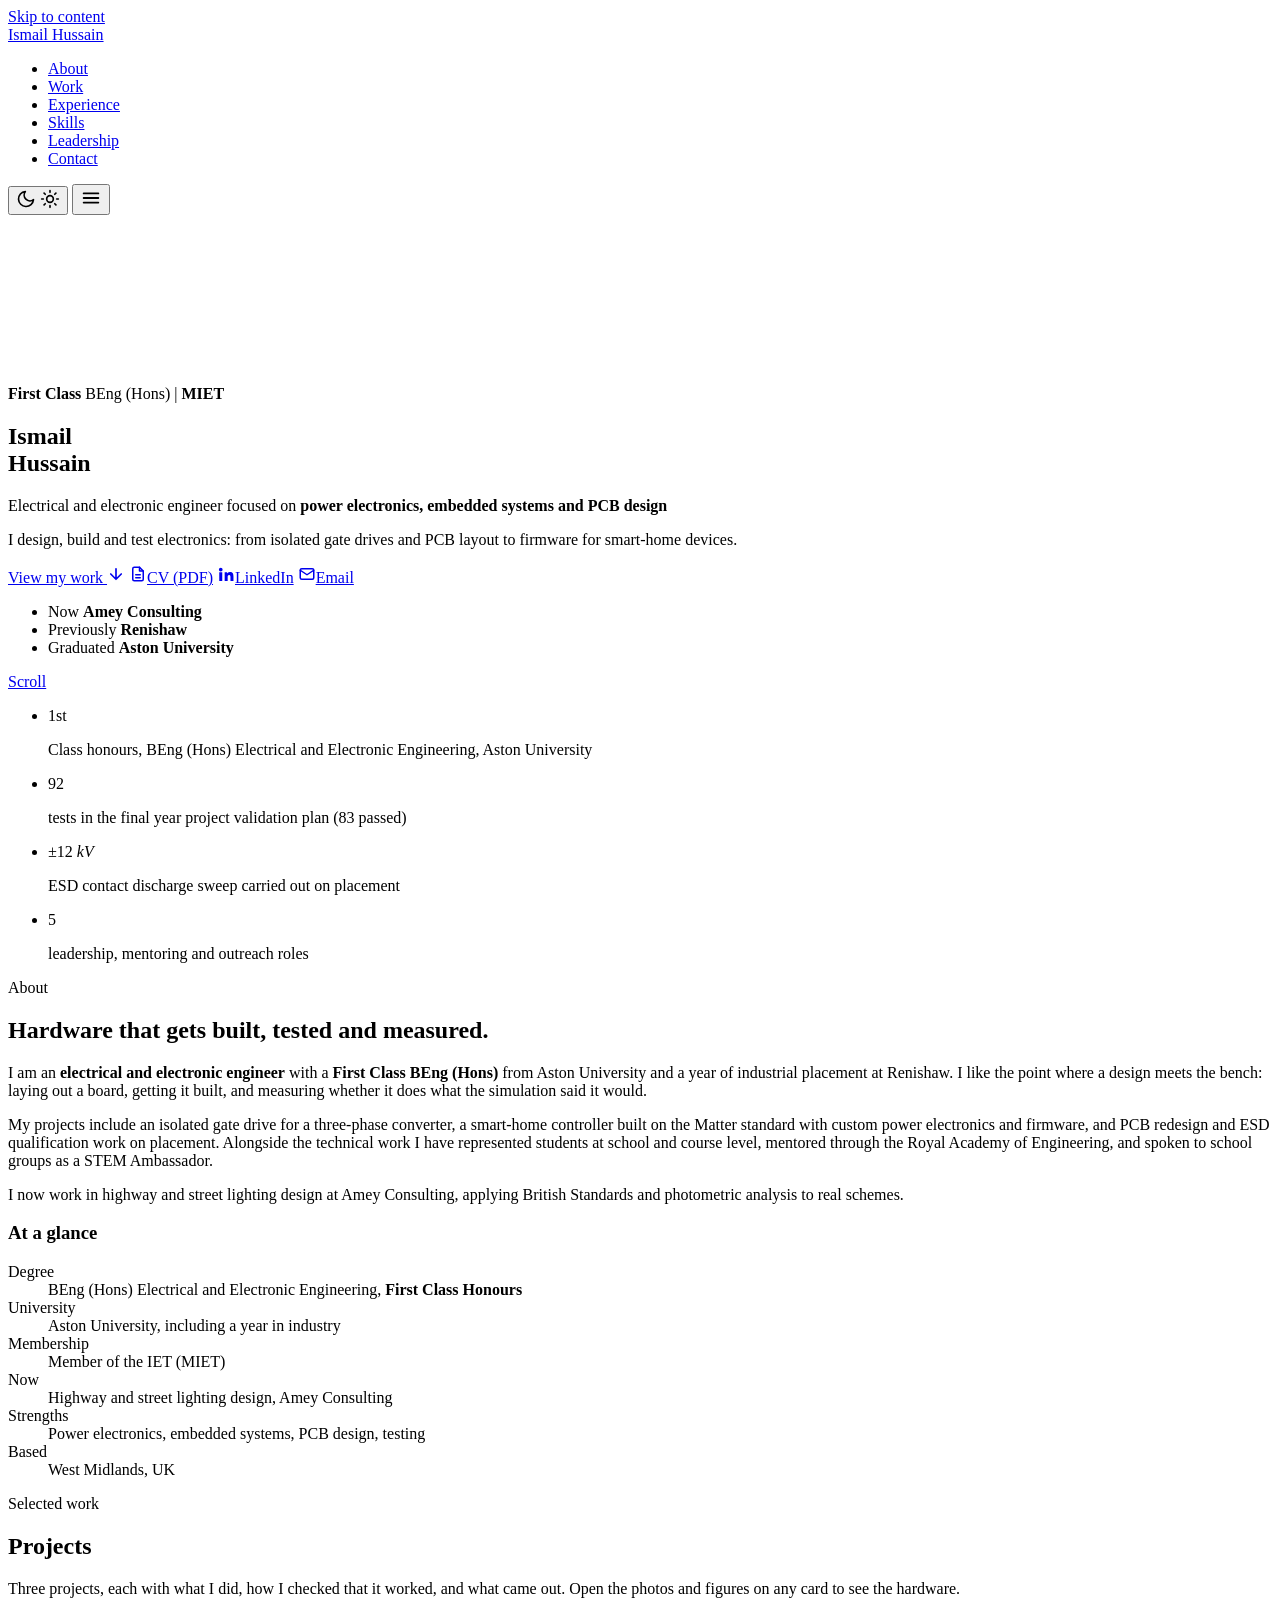
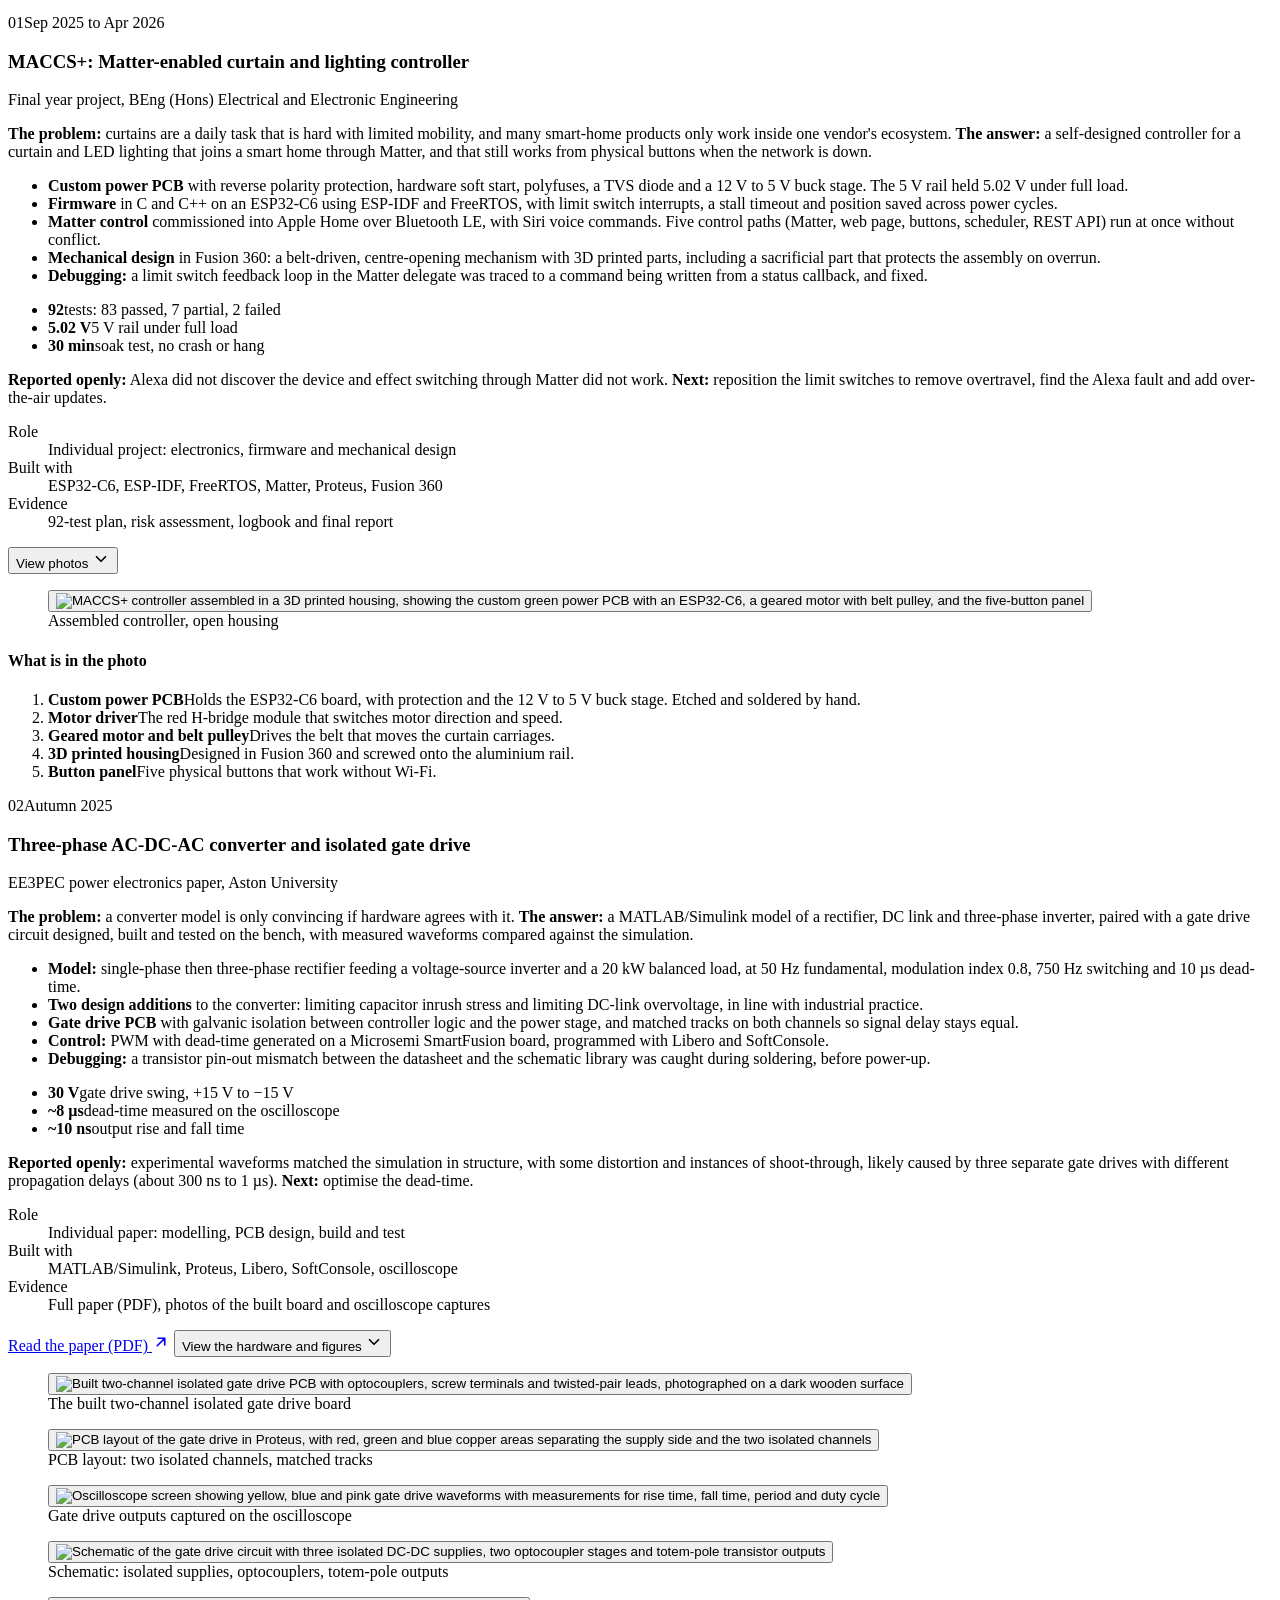
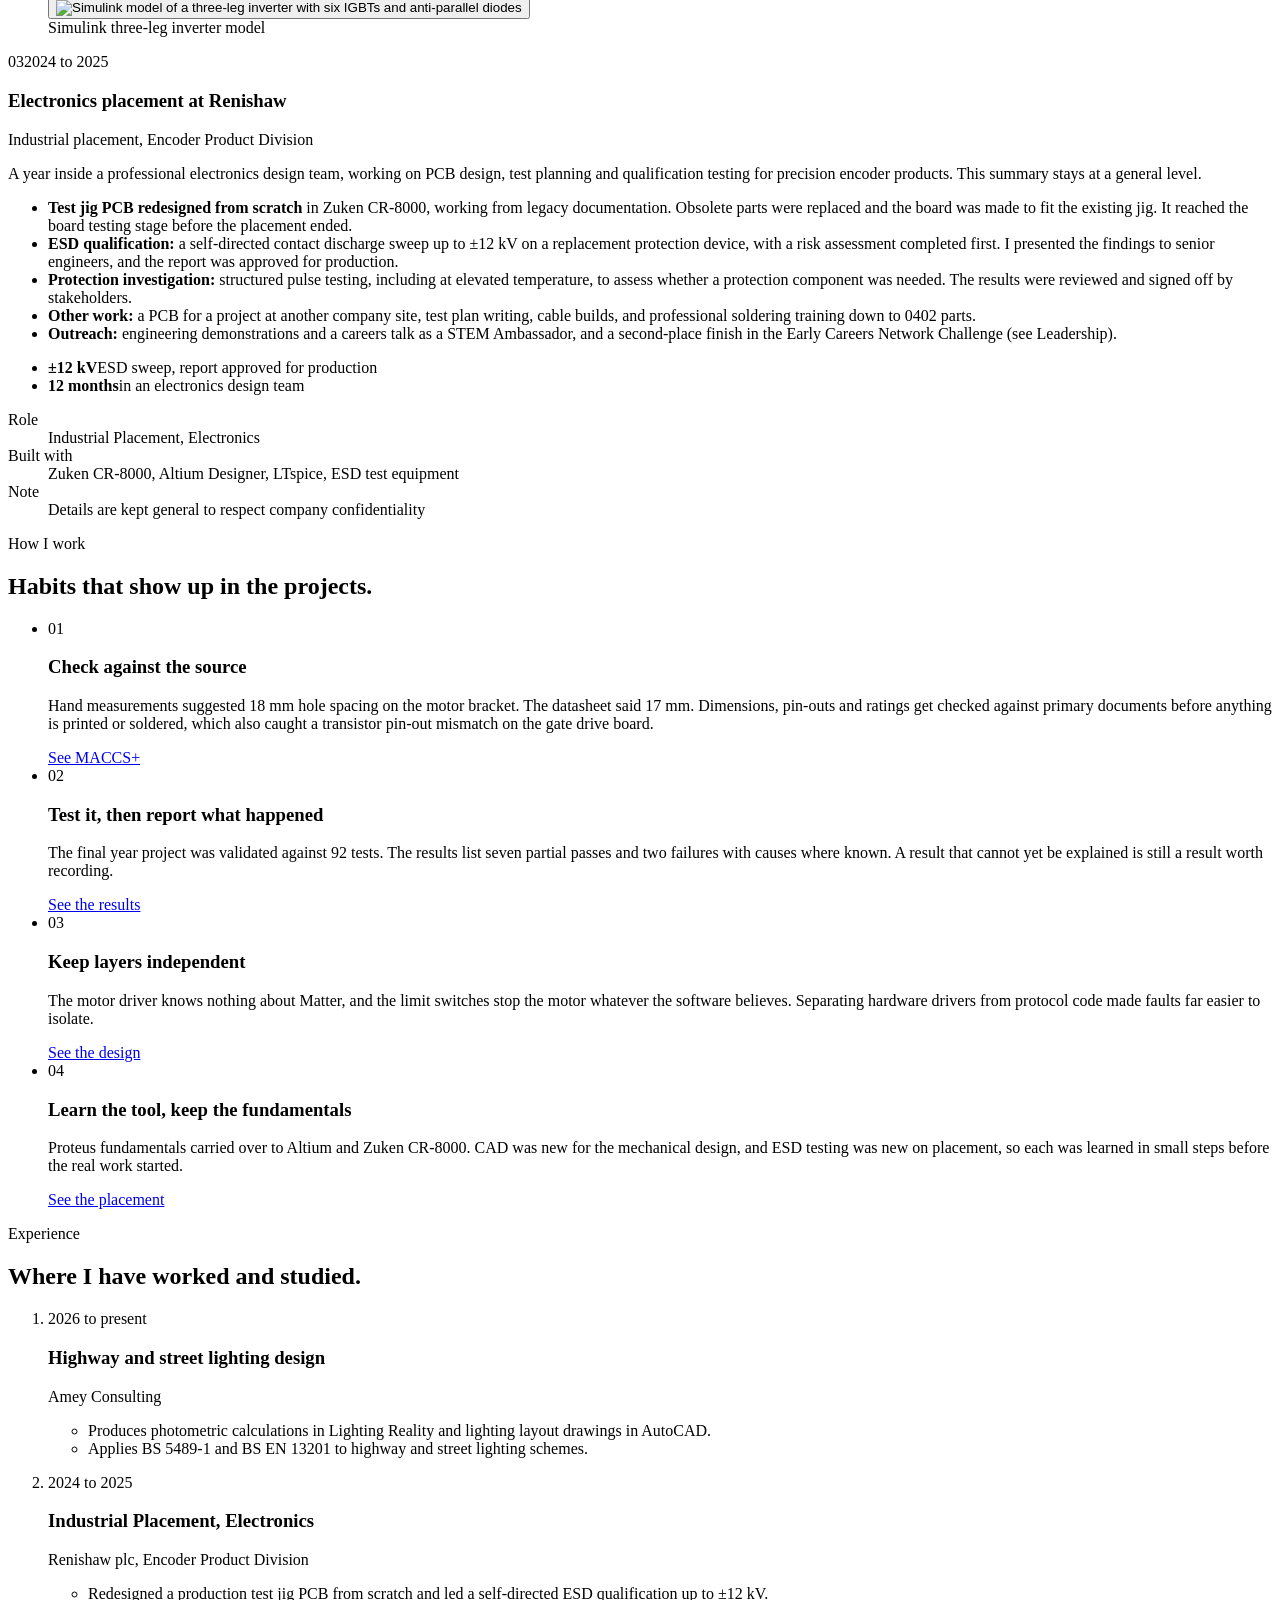
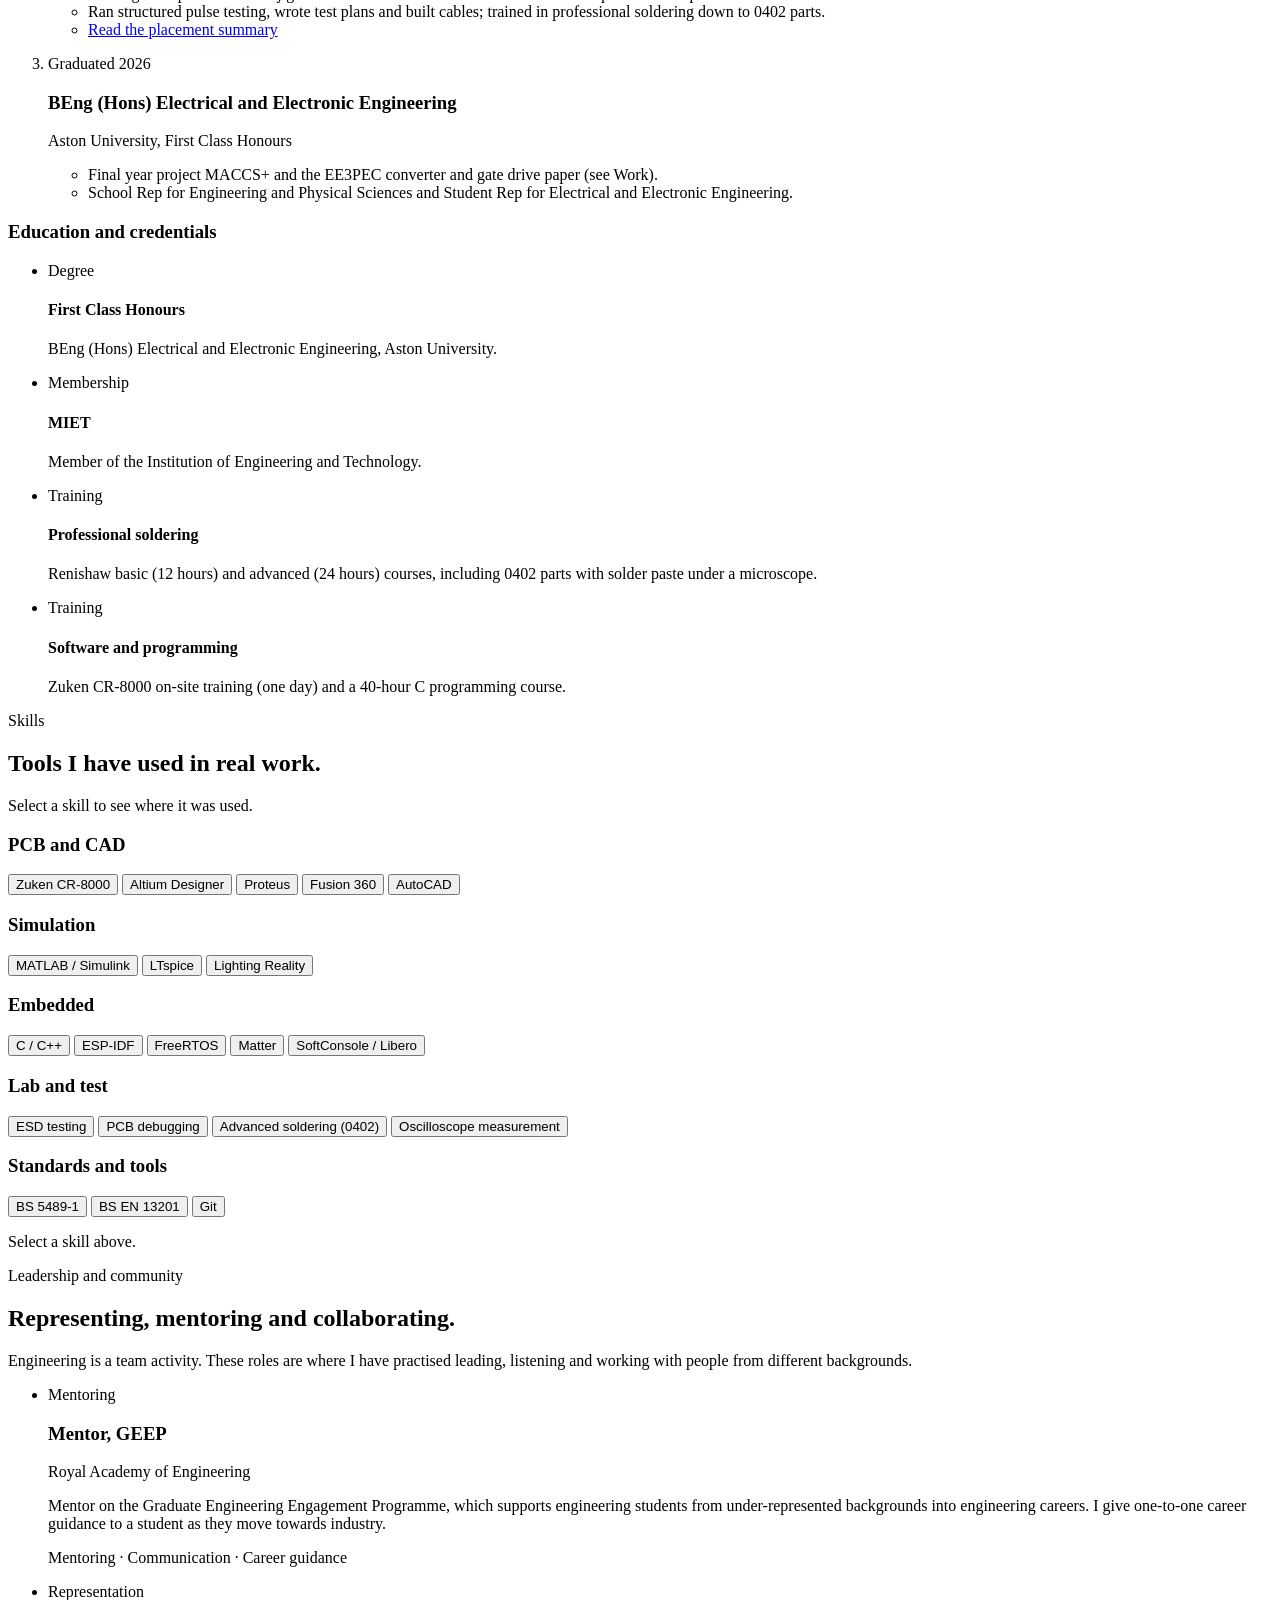
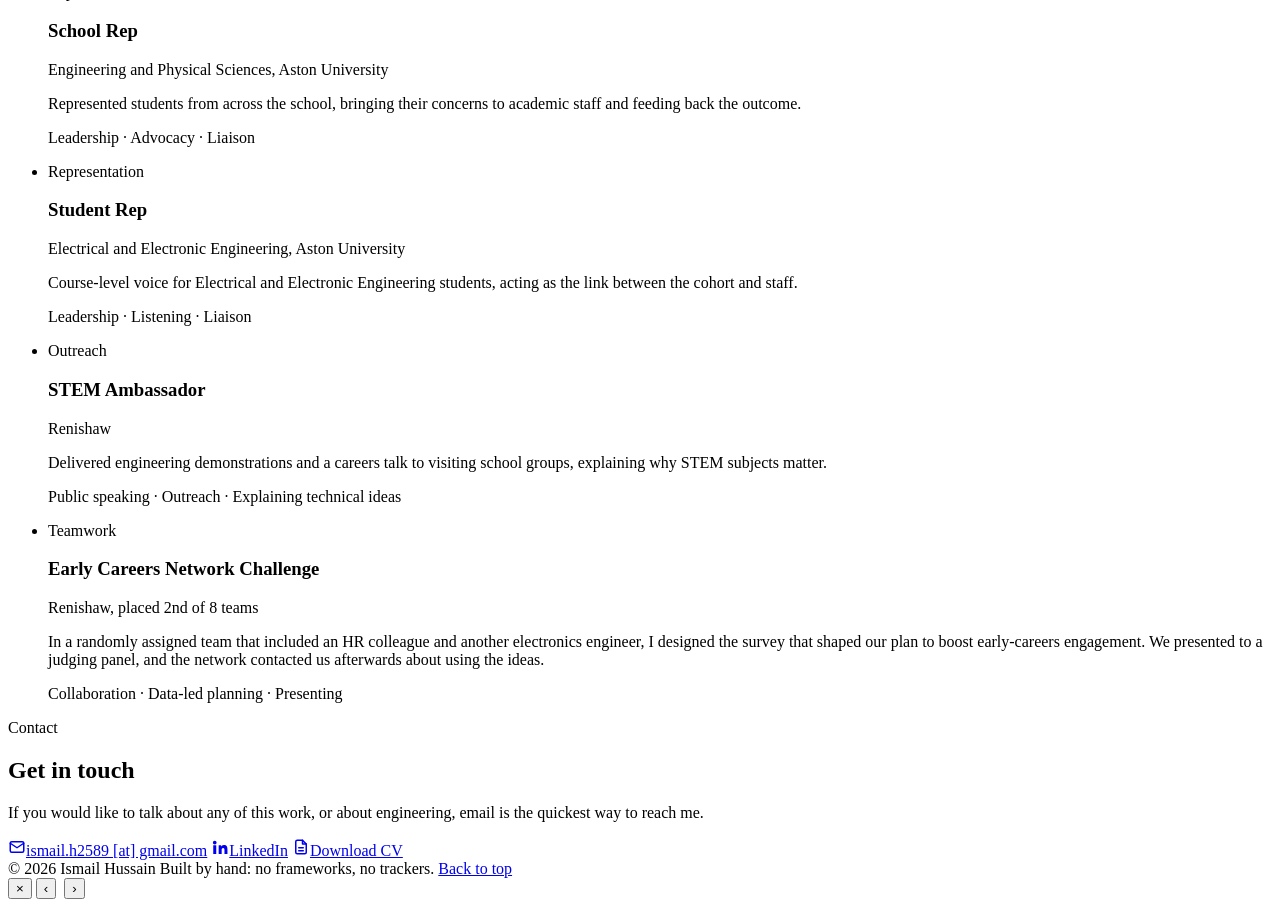
==== commit c2bca7bd: "Add files via upload" ====
--- a/index.html
+++ b/index.html
@@ -1,607 +1,560 @@
 <!DOCTYPE html>
-<html lang="en-GB">
+<html lang="en-GB" data-theme="dark" class="no-js">
 <head>
 <meta charset="utf-8">
 <meta name="viewport" content="width=device-width, initial-scale=1">
 <title>Ismail Hussain | Electrical and Electronic Engineer</title>
-<meta name="description" content="Portfolio of Ismail Hussain, MIET, BEng Electrical and Electronic Engineering (Aston University). Power electronics, embedded systems and PCB design.">
+<meta name="description" content="Ismail Hussain, electrical and electronic engineer (First Class BEng (Hons), MIET). Power electronics, embedded systems and PCB design: projects, experience and contact details.">
+<meta name="author" content="Ismail Hussain">
 <meta name="theme-color" content="#0a1120">
+<link rel="canonical" href="https://ismail-h01.github.io/">
+
+<meta property="og:type" content="website">
+<meta property="og:site_name" content="Ismail Hussain">
 <meta property="og:title" content="Ismail Hussain | Electrical and Electronic Engineer">
-<meta property="og:description" content="Power electronics, embedded systems and PCB design. Selected projects and write-ups.">
-<meta property="og:type" content="website">
-<link rel="icon" href="data:image/svg+xml,%3Csvg xmlns='http://www.w3.org/2000/svg' viewBox='0 0 64 64'%3E%3Crect width='64' height='64' rx='14' fill='%230a1120'/%3E%3Cpath d='M14 40h14l6-16h16' fill='none' stroke='%232dd4bf' stroke-width='5' stroke-linecap='round' stroke-linejoin='round'/%3E%3Ccircle cx='50' cy='24' r='5' fill='%232dd4bf'/%3E%3C/svg%3E">
-<style>
-  :root{
-    --bg:#0a1120;
-    --bg-2:#0e172b;
-    --surface:#111c33;
-    --surface-2:#16233f;
-    --line:rgba(148,172,214,.16);
-    --text:#e8eefb;
-    --muted:#9fb0cf;
-    --accent:#2dd4bf;
-    --accent-2:#5eead4;
-    --warm:#f5b95f;
-    --radius:18px;
-    --ease:cubic-bezier(.2,.7,.2,1);
-    --font:ui-sans-serif,-apple-system,BlinkMacSystemFont,"Segoe UI",Roboto,"Helvetica Neue",Arial,sans-serif;
-    --mono:ui-monospace,SFMono-Regular,Menlo,Consolas,monospace;
+<meta property="og:description" content="First Class BEng (Hons), MIET. Power electronics, embedded systems and PCB design. Projects, experience and contact details.">
+<meta property="og:url" content="https://ismail-h01.github.io/">
+<meta property="og:image" content="https://ismail-h01.github.io/assets/img/og-image.png">
+<meta property="og:image:width" content="1200">
+<meta property="og:image:height" content="630">
+<meta property="og:image:alt" content="Ismail Hussain, Electrical and Electronic Engineer. First Class BEng (Hons), MIET.">
+<meta name="twitter:card" content="summary_large_image">
+
+<link rel="icon" type="image/png" sizes="32x32" href="assets/img/favicon-32.png">
+<link rel="apple-touch-icon" href="assets/img/apple-touch-icon.png">
+
+<script>
+/* Runs before first paint: marks JS as available and applies the saved or system theme (no flash). */
+(function () {
+  var root = document.documentElement, t = null;
+  root.classList.remove('no-js'); root.classList.add('js');
+  try { t = localStorage.getItem('theme'); } catch (e) {}
+  if (t !== 'light' && t !== 'dark') {
+    t = window.matchMedia && matchMedia('(prefers-color-scheme: light)').matches ? 'light' : 'dark';
   }
-  *{box-sizing:border-box;margin:0;padding:0}
-  html{scroll-behavior:smooth;scroll-padding-top:84px}
-  body{
-    background:var(--bg);color:var(--text);font-family:var(--font);
-    line-height:1.65;-webkit-font-smoothing:antialiased;overflow-x:hidden;
-  }
-  img{max-width:100%;display:block}
-  a{color:inherit}
-  ::selection{background:var(--accent);color:#04201c}
-  :focus-visible{outline:2px solid var(--accent-2);outline-offset:3px;border-radius:6px}
-
-  /* progress + nav */
-  .progress{position:fixed;inset:0 auto auto 0;height:3px;width:100%;transform-origin:left;transform:scaleX(0);
-    background:linear-gradient(90deg,var(--accent),var(--warm));z-index:60}
-  nav{
-    position:fixed;top:0;left:0;right:0;z-index:50;display:flex;justify-content:space-between;align-items:center;
-    padding:14px clamp(18px,4vw,48px);transition:background .35s,backdrop-filter .35s,border-color .35s;
-    border-bottom:1px solid transparent;
-  }
-  nav.scrolled{background:rgba(10,17,32,.78);backdrop-filter:blur(14px);-webkit-backdrop-filter:blur(14px);border-color:var(--line)}
-  .brand{font-weight:700;letter-spacing:.02em;text-decoration:none;display:flex;align-items:center;gap:10px}
-  .brand .dot{width:10px;height:10px;border-radius:50%;background:var(--accent);box-shadow:0 0 0 0 rgba(45,212,191,.6);animation:ping 2.4s infinite}
-  @keyframes ping{70%{box-shadow:0 0 0 10px rgba(45,212,191,0)}100%{box-shadow:0 0 0 0 rgba(45,212,191,0)}}
-  .links{display:flex;gap:6px;list-style:none}
-  .links a{
-    text-decoration:none;font-size:.92rem;color:var(--muted);padding:8px 14px;border-radius:999px;transition:color .2s,background .2s;
-  }
-  .links a:hover{color:var(--text);background:rgba(148,172,214,.1)}
-  .links a.active{color:#04201c;background:var(--accent)}
-
-  /* layout */
-  section{padding:clamp(72px,11vw,140px) clamp(18px,5vw,64px);position:relative}
-  .wrap{max-width:1120px;margin:0 auto}
-  .eyebrow{font-family:var(--mono);font-size:.78rem;letter-spacing:.18em;text-transform:uppercase;color:var(--accent);display:flex;align-items:center;gap:12px;margin-bottom:18px}
-  .eyebrow::before{content:"";width:34px;height:1px;background:var(--accent)}
-  h2{font-size:clamp(1.9rem,4vw,2.9rem);line-height:1.15;letter-spacing:-.02em;margin-bottom:14px}
-  .lead{color:var(--muted);max-width:640px;font-size:1.06rem}
-
-  /* hero */
-  .hero{min-height:100svh;display:flex;align-items:center;overflow:hidden;padding:110px clamp(18px,5vw,64px) 90px}
-  #traces{position:absolute;inset:0;width:100%;height:100%;z-index:0}
-  .hero::after{content:"";position:absolute;inset:0;z-index:1;pointer-events:none;
-    background:radial-gradient(60% 55% at 28% 48%,rgba(10,17,32,.0) 0%,rgba(10,17,32,.45) 60%,rgba(10,17,32,.8) 100%),
-               linear-gradient(180deg,transparent 70%,var(--bg))}
-  .hero .wrap{position:relative;z-index:2;width:100%}
-  .badge{display:inline-flex;align-items:center;gap:10px;font-size:.84rem;color:var(--muted);
-    border:1px solid var(--line);background:rgba(17,28,51,.6);backdrop-filter:blur(8px);padding:7px 14px;border-radius:999px;margin-bottom:26px}
-  .badge b{color:var(--accent-2);font-weight:600}
-  h1{font-size:clamp(2.8rem,8.6vw,6.2rem);line-height:1.02;letter-spacing:-.035em;font-weight:800;margin-bottom:22px}
-  h1 .grad{background:linear-gradient(100deg,var(--accent-2),var(--accent) 45%,var(--warm));-webkit-background-clip:text;background-clip:text;color:transparent}
-  .role{font-size:clamp(1.1rem,2.3vw,1.5rem);color:var(--muted);min-height:2.1em;max-width:720px}
-  .role strong{color:var(--text);font-weight:600;border-bottom:2px solid var(--accent);padding-bottom:1px}
-  .caret{display:inline-block;width:2px;height:1.05em;background:var(--accent);margin-left:3px;vertical-align:-.15em;animation:blink 1s steps(2) infinite}
-  @keyframes blink{50%{opacity:0}}
-  .cta{display:flex;flex-wrap:wrap;gap:12px;margin-top:34px}
-  .btn{
-    display:inline-flex;align-items:center;gap:10px;text-decoration:none;font-weight:600;font-size:.97rem;cursor:pointer;
-    padding:13px 22px;border-radius:999px;border:1px solid var(--line);background:rgba(17,28,51,.7);color:var(--text);
-    transition:transform .25s var(--ease),background .25s,border-color .25s,box-shadow .25s;font-family:inherit
-  }
-  .btn:hover{transform:translateY(-2px);border-color:rgba(45,212,191,.5);background:var(--surface-2)}
-  .btn.primary{background:var(--accent);color:#04201c;border-color:var(--accent)}
-  .btn.primary:hover{background:var(--accent-2);box-shadow:0 10px 30px -10px rgba(45,212,191,.7)}
-  .btn svg{width:18px;height:18px;flex:none}
-  .scroll-hint{position:absolute;left:50%;bottom:26px;transform:translateX(-50%);z-index:2;color:var(--muted);font-size:.74rem;letter-spacing:.2em;text-transform:uppercase;display:flex;flex-direction:column;align-items:center;gap:10px}
-  .scroll-hint i{width:1px;height:38px;background:linear-gradient(var(--accent),transparent);animation:drop 2s infinite}
-  @keyframes drop{0%{transform:scaleY(0);transform-origin:top}50%{transform:scaleY(1);transform-origin:top}51%{transform-origin:bottom}100%{transform:scaleY(0);transform-origin:bottom}}
-
-  /* stats */
-  .stats{display:grid;grid-template-columns:repeat(4,1fr);gap:1px;background:var(--line);border:1px solid var(--line);border-radius:var(--radius);overflow:hidden;margin-top:-40px;position:relative;z-index:3}
-  .stat{background:var(--bg-2);padding:30px 26px}
-  .stat .n{font-size:clamp(1.9rem,3.6vw,2.6rem);font-weight:800;letter-spacing:-.02em;color:var(--text);font-variant-numeric:tabular-nums}
-  .stat .n em{font-style:normal;color:var(--accent)}
-  .stat p{color:var(--muted);font-size:.9rem;margin-top:4px;line-height:1.45}
-  .stats-wrap{padding:0 clamp(18px,5vw,64px)}
-
-  /* about */
-  .about-grid{display:grid;grid-template-columns:1.1fr .9fr;gap:clamp(30px,6vw,80px);align-items:start;margin-top:30px}
-  .about p{color:var(--muted);font-size:1.06rem}
-  .about p + p{margin-top:16px}
-  .about p b{color:var(--text);font-weight:600}
-  .chips{display:flex;flex-wrap:wrap;gap:8px}
-  .chip{font-size:.84rem;padding:7px 13px;border-radius:999px;border:1px solid var(--line);background:var(--surface);color:var(--muted);transition:all .25s var(--ease)}
-  .chip:hover{color:var(--text);border-color:rgba(45,212,191,.5);transform:translateY(-2px)}
-  .skill-group + .skill-group{margin-top:22px}
-  .skill-group h3{font-size:.78rem;font-family:var(--mono);letter-spacing:.16em;text-transform:uppercase;color:var(--text);margin-bottom:12px;font-weight:500}
-
-  /* projects */
-  .projects{display:grid;gap:28px;margin-top:46px}
-  .card{
-    --mx:50%;--my:50%;
-    position:relative;border-radius:calc(var(--radius) + 4px);border:1px solid var(--line);
-    background:linear-gradient(180deg,var(--surface),var(--bg-2));overflow:hidden;
-    transition:border-color .3s,transform .4s var(--ease);
-  }
-  .card::before{content:"";position:absolute;inset:0;pointer-events:none;opacity:0;transition:opacity .3s;
-    background:radial-gradient(520px circle at var(--mx) var(--my),rgba(45,212,191,.11),transparent 60%)}
-  .card:hover{border-color:rgba(45,212,191,.35)}
-  .card:hover::before{opacity:1}
-  .card-body{padding:clamp(24px,4vw,44px);position:relative}
-  .card-top{display:flex;justify-content:space-between;gap:20px;align-items:flex-start;flex-wrap:wrap}
-  .num{font-family:var(--mono);font-size:.82rem;color:var(--accent);letter-spacing:.14em}
-  .period{font-family:var(--mono);font-size:.8rem;color:var(--muted);border:1px solid var(--line);padding:5px 12px;border-radius:999px}
-  .card h3{font-size:clamp(1.45rem,3vw,2.15rem);line-height:1.2;letter-spacing:-.02em;margin:14px 0 6px}
-  .card .sub{color:var(--warm);font-size:.95rem;font-weight:500;margin-bottom:16px}
-  .card .summary{color:var(--muted);max-width:760px;font-size:1.04rem}
-  .points{list-style:none;margin:26px 0 8px;display:grid;grid-template-columns:repeat(2,1fr);gap:14px 34px}
-  .points li{position:relative;padding-left:26px;color:#c7d3ec;font-size:.97rem;line-height:1.55}
-  .points li::before{content:"";position:absolute;left:0;top:.55em;width:14px;height:2px;background:var(--accent);box-shadow:0 0 12px var(--accent)}
-  .points li b{color:var(--text);font-weight:600}
-  .meta{display:flex;flex-wrap:wrap;gap:8px;margin-top:22px}
-  .actions{display:flex;flex-wrap:wrap;gap:12px;margin-top:28px}
-  .toggle .chev{transition:transform .35s var(--ease)}
-  .toggle[aria-expanded="true"] .chev{transform:rotate(180deg)}
-  .toggle[aria-expanded="true"]{border-color:rgba(45,212,191,.55);background:var(--surface-2)}
-
-  /* dropdown gallery */
-  .drop{display:grid;grid-template-rows:0fr;transition:grid-template-rows .6s var(--ease)}
-  .drop.open{grid-template-rows:1fr}
-  .drop > div{overflow:hidden}
-  .drop-inner{padding:0 clamp(24px,4vw,44px) clamp(24px,4vw,44px);display:grid;gap:18px;opacity:0;transform:translateY(14px);transition:opacity .5s .1s,transform .6s .1s var(--ease)}
-  .drop.open .drop-inner{opacity:1;transform:none}
-  .gallery{display:grid;gap:16px;grid-template-columns:1fr}
-  .gallery.split{grid-template-columns:minmax(240px,470px) 1fr;gap:clamp(20px,4vw,44px);align-items:center}
-  .legend{list-style:none;display:grid;gap:14px;counter-reset:l}
-  .legend li{counter-increment:l;display:grid;grid-template-columns:34px 1fr;gap:4px 14px;align-items:start;color:#c7d3ec;font-size:.96rem;line-height:1.5}
-  .legend li::before{content:counter(l);font-family:var(--mono);font-size:.78rem;color:var(--accent);border:1px solid rgba(45,212,191,.4);border-radius:50%;width:30px;height:30px;display:grid;place-items:center}
-  .legend b{color:var(--text);font-weight:600;display:block}
-  .legend h4{font-size:.78rem;font-family:var(--mono);letter-spacing:.16em;text-transform:uppercase;font-weight:500;color:var(--text);margin-bottom:4px}
-  .shot{margin:0;border-radius:14px;overflow:hidden;border:1px solid var(--line);background:#050912;cursor:zoom-in;position:relative}
-  .shot img{width:100%;height:auto;transition:transform .6s var(--ease)}
-  .shot:hover img{transform:scale(1.035)}
-  .shot figcaption{padding:12px 16px;font-size:.88rem;color:var(--muted);border-top:1px solid var(--line);background:var(--surface)}
-  .note{font-size:.88rem;color:var(--muted);border-left:2px solid var(--warm);padding-left:14px}
-
-  /* contact */
-  .contact{padding-top:clamp(40px,6vw,80px);text-align:center;background:radial-gradient(60% 80% at 50% 100%,rgba(45,212,191,.12),transparent 70%)}
-  .contact .eyebrow{justify-content:center}
-  .contact .eyebrow::before{display:none}
-  .contact h2{font-size:clamp(2.2rem,6vw,4rem)}
-  .contact .lead{margin:0 auto}
-  .contact .cta{justify-content:center}
-  footer{padding:30px clamp(18px,5vw,64px);border-top:1px solid var(--line);color:var(--muted);font-size:.86rem;display:flex;justify-content:space-between;flex-wrap:wrap;gap:10px}
-
-  /* lightbox */
-  .lb{position:fixed;inset:0;z-index:100;background:rgba(4,8,18,.92);backdrop-filter:blur(8px);display:grid;place-items:center;padding:24px;opacity:0;pointer-events:none;transition:opacity .3s}
-  .lb.open{opacity:1;pointer-events:auto}
-  .lb img{max-height:86vh;max-width:min(94vw,1100px);border-radius:12px;transform:scale(.96);transition:transform .35s var(--ease)}
-  .lb.open img{transform:none}
-  .lb button{position:absolute;top:18px;right:20px;background:var(--surface);color:var(--text);border:1px solid var(--line);width:44px;height:44px;border-radius:50%;font-size:1.3rem;cursor:pointer}
-  .lb p{position:absolute;bottom:18px;left:0;right:0;text-align:center;color:var(--muted);font-size:.9rem;padding:0 20px}
-
-  /* reveal */
-  .reveal{opacity:0;transform:translateY(34px);transition:opacity .9s var(--ease),transform .9s var(--ease);transition-delay:var(--d,0s)}
-  .reveal.in{opacity:1;transform:none}
-  .hero .reveal{transform:translateY(22px)}
-
-  @media (max-width:860px){
-    .gallery.split{grid-template-columns:1fr}
-    .links li:not(:last-child){display:none}
-    .stats{grid-template-columns:repeat(2,1fr);margin-top:-20px}
-    .about-grid{grid-template-columns:1fr}
-    .points{grid-template-columns:1fr}
-  }
-  @media (max-width:520px){
-    .stat{padding:22px 18px}
-    .stat .n{font-size:1.7rem}
-    .stat .n em{font-size:.62em}
-    .stat .n{white-space:nowrap}
-    .btn{padding:12px 18px}
-  }
-  @media (prefers-reduced-motion:reduce){
-    html{scroll-behavior:auto}
-    *,*::before,*::after{animation:none!important;transition-duration:.01ms!important;transition-delay:0s!important}
-    .reveal{opacity:1;transform:none}
-  }
-</style>
+  root.setAttribute('data-theme', t);
+})();
+</script>
+<link rel="stylesheet" href="css/site.css">
+
+<script type="application/ld+json">
+{
+  "@context": "https://schema.org",
+  "@type": "Person",
+  "name": "Ismail Hussain",
+  "url": "https://ismail-h01.github.io/",
+  "image": "https://ismail-h01.github.io/assets/img/og-image.png",
+  "jobTitle": "Electrical and Electronic Engineer",
+  "description": "Electrical and electronic engineer with a First Class BEng (Hons) from Aston University. Power electronics, embedded systems and PCB design.",
+  "alumniOf": { "@type": "CollegeOrUniversity", "name": "Aston University" },
+  "memberOf": { "@type": "Organization", "name": "Institution of Engineering and Technology" },
+  "knowsAbout": ["Power electronics", "Embedded systems", "PCB design", "ESD testing", "Highway lighting design"],
+  "sameAs": ["https://www.linkedin.com/in/ismail-hussain22/"]
+}
+</script>
 </head>
-<body>
-<div class="progress" id="progress"></div>
-
-<nav id="nav">
-  <a class="brand" href="#top"><span class="dot"></span>Ismail Hussain</a>
-  <ul class="links">
-    <li><a href="#about">About</a></li>
-    <li><a href="#projects">Projects</a></li>
-    <li><a href="#contact">Contact</a></li>
-  </ul>
-</nav>
-
-<header class="hero" id="top">
-  <canvas id="traces" aria-hidden="true"></canvas>
-  <div class="wrap">
-    <div class="badge reveal"><b>MIET</b> &nbsp;|&nbsp; BEng Electrical and Electronic Engineering, Aston University</div>
-    <h1 class="reveal" style="--d:.08s">Ismail<br><span class="grad">Hussain</span></h1>
-    <p class="role reveal" style="--d:.16s">Electrical engineer focused on <strong id="word">power electronics</strong><span class="caret"></span></p>
-    <div class="cta reveal" style="--d:.24s">
-      <a class="btn primary" href="#projects">View projects
-        <svg viewBox="0 0 24 24" fill="none" stroke="currentColor" stroke-width="2.2" stroke-linecap="round" stroke-linejoin="round"><path d="M12 5v14M5 12l7 7 7-7"/></svg></a>
-      <a class="btn" href="https://www.linkedin.com/in/ismail-hussain22/" target="_blank" rel="noopener">
-        <svg viewBox="0 0 24 24" fill="currentColor"><path d="M4.98 3.5a2.5 2.5 0 1 1 0 5 2.5 2.5 0 0 1 0-5zM3 9.75h4v11.5H3V9.75zm6.5 0h3.83v1.57h.06c.53-1 1.84-2.07 3.78-2.07 4.04 0 4.78 2.66 4.78 6.12v5.88h-4v-5.2c0-1.24-.02-2.84-1.73-2.84-1.73 0-2 1.35-2 2.75v5.29h-4V9.75z"/></svg>LinkedIn</a>
-      <a class="btn" href="#contact" data-mail>
-        <svg viewBox="0 0 24 24" fill="none" stroke="currentColor" stroke-width="2" stroke-linecap="round" stroke-linejoin="round"><rect x="3" y="5" width="18" height="14" rx="2"/><path d="m3 7 9 6 9-6"/></svg>Email</a>
-    </div>
+
+<body id="top">
+<a class="skip" href="#main">Skip to content</a>
+<div class="progress" aria-hidden="true"><span id="progress"></span></div>
+
+<header class="nav" id="nav">
+  <a class="brand" href="#top" aria-label="Ismail Hussain, back to top"><span class="dot" aria-hidden="true"></span>Ismail Hussain</a>
+  <nav id="menu" aria-label="Primary">
+    <ul class="links">
+      <li><a href="#about">About</a></li>
+      <li><a href="#work">Work</a></li>
+      <li><a href="#experience">Experience</a></li>
+      <li><a href="#skills">Skills</a></li>
+      <li><a href="#leadership">Leadership</a></li>
+      <li><a href="#contact">Contact</a></li>
+    </ul>
+  </nav>
+  <div class="nav-tools">
+    <button class="icon-btn" id="themeBtn" type="button" aria-label="Switch to light theme">
+      <svg class="i-moon" viewBox="0 0 24 24" width="20" height="20" fill="none" stroke="currentColor" stroke-width="2" stroke-linecap="round" stroke-linejoin="round" aria-hidden="true"><path d="M21 12.8A9 9 0 1 1 11.2 3a7 7 0 0 0 9.8 9.8z"/></svg>
+      <svg class="i-sun" viewBox="0 0 24 24" width="20" height="20" fill="none" stroke="currentColor" stroke-width="2" stroke-linecap="round" stroke-linejoin="round" aria-hidden="true"><circle cx="12" cy="12" r="4"/><path d="M12 2v2M12 20v2M4.9 4.9l1.4 1.4M17.7 17.7l1.4 1.4M2 12h2M20 12h2M4.9 19.1l1.4-1.4M17.7 6.3l1.4-1.4"/></svg>
+    </button>
+    <button class="icon-btn menu-btn" id="menuBtn" type="button" aria-expanded="false" aria-controls="menu" aria-label="Open menu">
+      <svg viewBox="0 0 24 24" width="22" height="22" fill="none" stroke="currentColor" stroke-width="2" stroke-linecap="round" aria-hidden="true"><path d="M4 7h16M4 12h16M4 17h16"/></svg>
+    </button>
   </div>
-  <div class="scroll-hint"><span>Scroll</span><i></i></div>
 </header>
 
-<div class="stats-wrap">
-  <div class="wrap">
-    <div class="stats reveal">
-      <div class="stat"><div class="n"><span data-count="92">92</span></div><p>tests in the final year project validation plan</p></div>
-      <div class="stat"><div class="n"><em>&plusmn;</em><span data-count="12">12</span><em> kV</em></div><p>ESD contact discharge sweep on placement</p></div>
-      <div class="stat"><div class="n"><span data-count="30">30</span><em> V</em></div><p>gate drive swing, +15 V to &minus;15 V, measured</p></div>
-      <div class="stat"><div class="n"><span data-count="12">12</span><em> months</em></div><p>industrial placement at Renishaw, 2024 to 2025</p></div>
-    </div>
-  </div>
-</div>
-
-<section id="about" class="about">
-  <div class="wrap">
-    <div class="eyebrow reveal">About</div>
-    <h2 class="reveal" style="--d:.06s">Hardware that gets built, tested and measured.</h2>
-    <div class="about-grid">
-      <div class="reveal" style="--d:.12s">
-        <p>I am an <b>electrical and electronic engineer</b> and a Member of the IET. My work spans power electronics, embedded firmware and PCB design, from schematic and layout through to soldering, bring-up and test.</p>
-        <p>The projects below cover an isolated gate drive for a three-phase converter, a smart-home controller built on the Matter standard, and a year of industrial placement in a professional electronics design team.</p>
+<main id="main">
+
+  <!-- ============================ HERO ============================ -->
+  <section class="hero" id="hero" aria-labelledby="hero-title">
+    <canvas id="traces" aria-hidden="true"></canvas>
+    <div class="wrap">
+      <p class="badge reveal"><b>First Class</b> BEng (Hons) <span class="sep" aria-hidden="true">|</span> <b>MIET</b></p>
+      <h1 id="hero-title" class="reveal" style="--d:.08s">Ismail<br><span class="grad">Hussain</span></h1>
+      <p class="role reveal" style="--d:.16s">Electrical and electronic engineer focused on
+        <strong class="role-static">power electronics, embedded systems and PCB design</strong><strong class="role-typed" id="word" aria-hidden="true"></strong><span class="caret" aria-hidden="true"></span>
+      </p>
+      <p class="hero-lead reveal" style="--d:.2s">I design, build and test electronics: from isolated gate drives and PCB layout to firmware for smart-home devices.</p>
+      <div class="cta reveal" style="--d:.26s">
+        <a class="btn primary" href="#work">View my work
+          <svg viewBox="0 0 24 24" width="18" height="18" fill="none" stroke="currentColor" stroke-width="2.2" stroke-linecap="round" stroke-linejoin="round" aria-hidden="true"><path d="M12 5v14M5 12l7 7 7-7"/></svg></a>
+        <a class="btn" href="assets/docs/Ismail-Hussain-CV.pdf" target="_blank" rel="noopener">
+          <svg viewBox="0 0 24 24" width="18" height="18" fill="none" stroke="currentColor" stroke-width="2" stroke-linecap="round" stroke-linejoin="round" aria-hidden="true"><path d="M14 3H7a2 2 0 0 0-2 2v14a2 2 0 0 0 2 2h10a2 2 0 0 0 2-2V8z"/><path d="M14 3v5h5M9 13h6M9 17h6"/></svg>CV (PDF)</a>
+        <a class="btn" href="https://www.linkedin.com/in/ismail-hussain22/" target="_blank" rel="noopener">
+          <svg viewBox="0 0 24 24" width="18" height="18" fill="currentColor" aria-hidden="true"><path d="M4.98 3.5a2.5 2.5 0 1 1 0 5 2.5 2.5 0 0 1 0-5zM3 9.75h4v11.5H3V9.75zm6.5 0h3.83v1.57h.06c.53-1 1.84-2.07 3.78-2.07 4.04 0 4.78 2.66 4.78 6.12v5.88h-4v-5.2c0-1.24-.02-2.84-1.73-2.84-1.73 0-2 1.35-2 2.75v5.29h-4V9.75z"/></svg>LinkedIn</a>
+        <a class="btn" href="#contact" data-mail>
+          <svg viewBox="0 0 24 24" width="18" height="18" fill="none" stroke="currentColor" stroke-width="2" stroke-linecap="round" stroke-linejoin="round" aria-hidden="true"><rect x="3" y="5" width="18" height="14" rx="2"/><path d="m3 7 9 6 9-6"/></svg>Email</a>
       </div>
-      <div class="reveal" style="--d:.2s">
+      <ul class="hero-meta reveal" style="--d:.34s" aria-label="Background">
+        <li>Now <b>Amey Consulting</b></li>
+        <li>Previously <b>Renishaw</b></li>
+        <li>Graduated <b>Aston University</b></li>
+      </ul>
+    </div>
+    <a class="scroll-hint" href="#about" aria-label="Scroll to About"><span>Scroll</span><i aria-hidden="true"></i></a>
+  </section>
+
+  <!-- ============================ HIGHLIGHTS ============================ -->
+  <section class="stats-wrap" aria-label="Highlights">
+    <div class="wrap">
+      <ul class="stats reveal">
+        <li class="stat"><div class="n"><span>1st</span></div><p>Class honours, BEng (Hons) Electrical and Electronic Engineering, Aston University</p></li>
+        <li class="stat"><div class="n"><span data-count="92">92</span></div><p>tests in the final year project validation plan (83 passed)</p></li>
+        <li class="stat"><div class="n"><em>&plusmn;</em><span data-count="12">12</span><em> kV</em></div><p>ESD contact discharge sweep carried out on placement</p></li>
+        <li class="stat"><div class="n"><span data-count="5">5</span></div><p>leadership, mentoring and outreach roles</p></li>
+      </ul>
+    </div>
+  </section>
+
+  <!-- ============================ ABOUT ============================ -->
+  <section id="about" aria-labelledby="about-title">
+    <div class="wrap">
+      <p class="eyebrow reveal">About</p>
+      <h2 id="about-title" class="reveal" style="--d:.06s">Hardware that gets built, tested and measured.</h2>
+      <div class="about-grid">
+        <div class="prose reveal" style="--d:.12s">
+          <p>I am an <b>electrical and electronic engineer</b> with a <b>First Class BEng (Hons)</b> from Aston University and a year of industrial placement at Renishaw. I like the point where a design meets the bench: laying out a board, getting it built, and measuring whether it does what the simulation said it would.</p>
+          <p>My projects include an isolated gate drive for a three-phase converter, a smart-home controller built on the Matter standard with custom power electronics and firmware, and PCB redesign and ESD qualification work on placement. Alongside the technical work I have represented students at school and course level, mentored through the Royal Academy of Engineering, and spoken to school groups as a STEM Ambassador.</p>
+          <p>I now work in highway and street lighting design at Amey Consulting, applying British Standards and photometric analysis to real schemes.</p>
+        </div>
+        <aside class="glance reveal" style="--d:.2s" aria-label="At a glance">
+          <h3>At a glance</h3>
+          <dl>
+            <div><dt>Degree</dt><dd>BEng (Hons) Electrical and Electronic Engineering, <b>First Class Honours</b></dd></div>
+            <div><dt>University</dt><dd>Aston University, including a year in industry</dd></div>
+            <div><dt>Membership</dt><dd>Member of the IET (MIET)</dd></div>
+            <div><dt>Now</dt><dd>Highway and street lighting design, Amey Consulting</dd></div>
+            <div><dt>Strengths</dt><dd>Power electronics, embedded systems, PCB design, testing</dd></div>
+            <div><dt>Based</dt><dd>West Midlands, UK</dd></div>
+          </dl>
+        </aside>
+      </div>
+    </div>
+  </section>
+
+  <!-- ============================ WORK ============================ -->
+  <section id="work" aria-labelledby="work-title">
+    <div class="wrap">
+      <p class="eyebrow reveal">Selected work</p>
+      <h2 id="work-title" class="reveal" style="--d:.06s">Projects</h2>
+      <p class="lead reveal" style="--d:.12s">Three projects, each with what I did, how I checked that it worked, and what came out. Open the photos and figures on any card to see the hardware.</p>
+
+      <div class="projects">
+
+        <!-- ---------- 01 MACCS+ ---------- -->
+        <article class="card reveal" id="p-maccs" data-skills="proteus fusion c espidf freertos matter debug soldering git" aria-labelledby="t-maccs">
+          <div class="card-body">
+            <div class="card-top"><span class="num">01</span><span class="period">Sep 2025 to Apr 2026</span></div>
+            <h3 id="t-maccs">MACCS+: Matter-enabled curtain and lighting controller</h3>
+            <p class="sub">Final year project, BEng (Hons) Electrical and Electronic Engineering</p>
+            <div class="card-grid">
+              <div class="card-main">
+                <p class="summary"><b>The problem:</b> curtains are a daily task that is hard with limited mobility, and many smart-home products only work inside one vendor's ecosystem. <b>The answer:</b> a self-designed controller for a curtain and LED lighting that joins a smart home through Matter, and that still works from physical buttons when the network is down.</p>
+                <ul class="points">
+                  <li><b>Custom power PCB</b> with reverse polarity protection, hardware soft start, polyfuses, a TVS diode and a 12 V to 5 V buck stage. The 5 V rail held 5.02 V under full load.</li>
+                  <li><b>Firmware</b> in C and C++ on an ESP32-C6 using ESP-IDF and FreeRTOS, with limit switch interrupts, a stall timeout and position saved across power cycles.</li>
+                  <li><b>Matter control</b> commissioned into Apple Home over Bluetooth LE, with Siri voice commands. Five control paths (Matter, web page, buttons, scheduler, REST API) run at once without conflict.</li>
+                  <li><b>Mechanical design</b> in Fusion 360: a belt-driven, centre-opening mechanism with 3D printed parts, including a sacrificial part that protects the assembly on overrun.</li>
+                  <li><b>Debugging:</b> a limit switch feedback loop in the Matter delegate was traced to a command being written from a status callback, and fixed.</li>
+                </ul>
+                <ul class="results" aria-label="Key results">
+                  <li><strong>92</strong><span>tests: 83 passed, 7 partial, 2 failed</span></li>
+                  <li><strong>5.02 V</strong><span>5 V rail under full load</span></li>
+                  <li><strong>30 min</strong><span>soak test, no crash or hang</span></li>
+                </ul>
+                <p class="next"><b>Reported openly:</b> Alexa did not discover the device and effect switching through Matter did not work. <b>Next:</b> reposition the limit switches to remove overtravel, find the Alexa fault and add over-the-air updates.</p>
+              </div>
+              <dl class="facts">
+                <div><dt>Role</dt><dd>Individual project: electronics, firmware and mechanical design</dd></div>
+                <div><dt>Built with</dt><dd>ESP32-C6, ESP-IDF, FreeRTOS, Matter, Proteus, Fusion 360</dd></div>
+                <div><dt>Evidence</dt><dd>92-test plan, risk assessment, logbook and final report</dd></div>
+              </dl>
+            </div>
+            <div class="actions">
+              <button class="btn toggle" type="button" aria-expanded="false" aria-controls="drop-maccs" data-label="photos">View photos
+                <svg class="chev" width="18" height="18" viewBox="0 0 24 24" fill="none" stroke="currentColor" stroke-width="2.2" stroke-linecap="round" stroke-linejoin="round" aria-hidden="true"><path d="m6 9 6 6 6-6"/></svg></button>
+            </div>
+          </div>
+          <div class="drop" id="drop-maccs" role="region" aria-label="MACCS+ photos"><div><div class="drop-inner">
+            <div class="gallery split">
+              <figure class="shot">
+                <button class="shot-open" type="button" data-gallery="maccs" data-full="assets/img/maccs-build.jpg" data-caption="MACCS+ assembled: custom power PCB, ESP32-C6, motor driver and geared motor in the printed housing, with the button panel in front" aria-label="Enlarge photo: MACCS+ assembled controller">
+                  <img src="assets/img/maccs-build.jpg" width="1269" height="1458" loading="lazy" alt="MACCS+ controller assembled in a 3D printed housing, showing the custom green power PCB with an ESP32-C6, a geared motor with belt pulley, and the five-button panel">
+                </button>
+                <figcaption>Assembled controller, open housing</figcaption>
+              </figure>
+              <div>
+                <h4 class="legend-title">What is in the photo</h4>
+                <ol class="legend">
+                  <li><span><b>Custom power PCB</b>Holds the ESP32-C6 board, with protection and the 12 V to 5 V buck stage. Etched and soldered by hand.</span></li>
+                  <li><span><b>Motor driver</b>The red H-bridge module that switches motor direction and speed.</span></li>
+                  <li><span><b>Geared motor and belt pulley</b>Drives the belt that moves the curtain carriages.</span></li>
+                  <li><span><b>3D printed housing</b>Designed in Fusion 360 and screwed onto the aluminium rail.</span></li>
+                  <li><span><b>Button panel</b>Five physical buttons that work without Wi-Fi.</span></li>
+                </ol>
+              </div>
+            </div>
+          </div></div></div>
+        </article>
+
+        <!-- ---------- 02 EE3PEC ---------- -->
+        <article class="card reveal" id="p-pec" data-skills="simulink proteus softconsole scope debug soldering" aria-labelledby="t-pec">
+          <div class="card-body">
+            <div class="card-top"><span class="num">02</span><span class="period">Autumn 2025</span></div>
+            <h3 id="t-pec">Three-phase AC-DC-AC converter and isolated gate drive</h3>
+            <p class="sub">EE3PEC power electronics paper, Aston University</p>
+            <div class="card-grid">
+              <div class="card-main">
+                <p class="summary"><b>The problem:</b> a converter model is only convincing if hardware agrees with it. <b>The answer:</b> a MATLAB/Simulink model of a rectifier, DC link and three-phase inverter, paired with a gate drive circuit designed, built and tested on the bench, with measured waveforms compared against the simulation.</p>
+                <ul class="points">
+                  <li><b>Model:</b> single-phase then three-phase rectifier feeding a voltage-source inverter and a 20 kW balanced load, at 50 Hz fundamental, modulation index 0.8, 750 Hz switching and 10 &micro;s dead-time.</li>
+                  <li><b>Two design additions</b> to the converter: limiting capacitor inrush stress and limiting DC-link overvoltage, in line with industrial practice.</li>
+                  <li><b>Gate drive PCB</b> with galvanic isolation between controller logic and the power stage, and matched tracks on both channels so signal delay stays equal.</li>
+                  <li><b>Control:</b> PWM with dead-time generated on a Microsemi SmartFusion board, programmed with Libero and SoftConsole.</li>
+                  <li><b>Debugging:</b> a transistor pin-out mismatch between the datasheet and the schematic library was caught during soldering, before power-up.</li>
+                </ul>
+                <ul class="results" aria-label="Key results">
+                  <li><strong>30 V</strong><span>gate drive swing, +15 V to &minus;15 V</span></li>
+                  <li><strong>~8 &micro;s</strong><span>dead-time measured on the oscilloscope</span></li>
+                  <li><strong>~10 ns</strong><span>output rise and fall time</span></li>
+                </ul>
+                <p class="next"><b>Reported openly:</b> experimental waveforms matched the simulation in structure, with some distortion and instances of shoot-through, likely caused by three separate gate drives with different propagation delays (about 300 ns to 1 &micro;s). <b>Next:</b> optimise the dead-time.</p>
+              </div>
+              <dl class="facts">
+                <div><dt>Role</dt><dd>Individual paper: modelling, PCB design, build and test</dd></div>
+                <div><dt>Built with</dt><dd>MATLAB/Simulink, Proteus, Libero, SoftConsole, oscilloscope</dd></div>
+                <div><dt>Evidence</dt><dd>Full paper (PDF), photos of the built board and oscilloscope captures</dd></div>
+              </dl>
+            </div>
+            <div class="actions">
+              <a class="btn primary" href="assets/docs/EE3PEC-Ismail-Hussain.pdf" target="_blank" rel="noopener">Read the paper (PDF)
+                <svg width="18" height="18" viewBox="0 0 24 24" fill="none" stroke="currentColor" stroke-width="2.2" stroke-linecap="round" stroke-linejoin="round" aria-hidden="true"><path d="M7 17 17 7M8 7h9v9"/></svg></a>
+              <button class="btn toggle" type="button" aria-expanded="false" aria-controls="drop-pec" data-label="the hardware and figures">View the hardware and figures
+                <svg class="chev" width="18" height="18" viewBox="0 0 24 24" fill="none" stroke="currentColor" stroke-width="2.2" stroke-linecap="round" stroke-linejoin="round" aria-hidden="true"><path d="m6 9 6 6 6-6"/></svg></button>
+            </div>
+          </div>
+          <div class="drop" id="drop-pec" role="region" aria-label="EE3PEC hardware and figures"><div><div class="drop-inner">
+            <div class="gallery grid">
+              <figure class="shot">
+                <button class="shot-open" type="button" data-gallery="pec" data-full="assets/img/gate-drive-board.jpg" data-caption="The built two-channel isolated gate drive board" aria-label="Enlarge photo: built gate drive board">
+                  <img src="assets/img/gate-drive-board.jpg" width="1134" height="684" loading="lazy" alt="Built two-channel isolated gate drive PCB with optocouplers, screw terminals and twisted-pair leads, photographed on a dark wooden surface">
+                </button>
+                <figcaption>The built two-channel isolated gate drive board</figcaption>
+              </figure>
+              <figure class="shot">
+                <button class="shot-open" type="button" data-gallery="pec" data-full="assets/img/ee3pec-pcb-layout.jpg" data-caption="PCB layout (paper Fig. 39): both channels isolated, with matched track layout" aria-label="Enlarge figure: PCB layout">
+                  <img src="assets/img/ee3pec-pcb-layout.jpg" width="1133" height="1039" loading="lazy" alt="PCB layout of the gate drive in Proteus, with red, green and blue copper areas separating the supply side and the two isolated channels">
+                </button>
+                <figcaption>PCB layout: two isolated channels, matched tracks</figcaption>
+              </figure>
+              <figure class="shot">
+                <button class="shot-open" type="button" data-gallery="pec" data-full="assets/img/ee3pec-gate-drive-scope.jpg" data-caption="Oscilloscope capture of gate drive outputs from three separate gate drives, controller driven (paper Fig. 40)" aria-label="Enlarge figure: oscilloscope capture">
+                  <img src="assets/img/ee3pec-gate-drive-scope.jpg" width="1156" height="648" loading="lazy" alt="Oscilloscope screen showing yellow, blue and pink gate drive waveforms with measurements for rise time, fall time, period and duty cycle">
+                </button>
+                <figcaption>Gate drive outputs captured on the oscilloscope</figcaption>
+              </figure>
+              <figure class="shot">
+                <button class="shot-open" type="button" data-gallery="pec" data-full="assets/img/ee3pec-gate-drive-schematic.jpg" data-caption="Gate drive circuit schematic (paper Fig. 38): isolated supplies, optocouplers and totem-pole outputs" aria-label="Enlarge figure: gate drive schematic">
+                  <img src="assets/img/ee3pec-gate-drive-schematic.jpg" width="1016" height="934" loading="lazy" alt="Schematic of the gate drive circuit with three isolated DC-DC supplies, two optocoupler stages and totem-pole transistor outputs">
+                </button>
+                <figcaption>Schematic: isolated supplies, optocouplers, totem-pole outputs</figcaption>
+              </figure>
+              <figure class="shot">
+                <button class="shot-open" type="button" data-gallery="pec" data-full="assets/img/ee3pec-inverter-model.jpg" data-caption="Three-leg inverter model in Simulink (paper Fig. 9)" aria-label="Enlarge figure: Simulink inverter model">
+                  <img src="assets/img/ee3pec-inverter-model.jpg" width="1067" height="804" loading="lazy" alt="Simulink model of a three-leg inverter with six IGBTs and anti-parallel diodes">
+                </button>
+                <figcaption>Simulink three-leg inverter model</figcaption>
+              </figure>
+            </div>
+          </div></div></div>
+        </article>
+
+        <!-- ---------- 03 Renishaw ---------- -->
+        <article class="card reveal" id="p-renishaw" data-skills="zuken altium ltspice esd debug soldering" aria-labelledby="t-renishaw">
+          <div class="card-body">
+            <div class="card-top"><span class="num">03</span><span class="period">2024 to 2025</span></div>
+            <h3 id="t-renishaw">Electronics placement at Renishaw</h3>
+            <p class="sub">Industrial placement, Encoder Product Division</p>
+            <div class="card-grid">
+              <div class="card-main">
+                <p class="summary">A year inside a professional electronics design team, working on PCB design, test planning and qualification testing for precision encoder products. This summary stays at a general level.</p>
+                <ul class="points">
+                  <li><b>Test jig PCB redesigned from scratch</b> in Zuken CR-8000, working from legacy documentation. Obsolete parts were replaced and the board was made to fit the existing jig. It reached the board testing stage before the placement ended.</li>
+                  <li><b>ESD qualification:</b> a self-directed contact discharge sweep up to &plusmn;12 kV on a replacement protection device, with a risk assessment completed first. I presented the findings to senior engineers, and the report was approved for production.</li>
+                  <li><b>Protection investigation:</b> structured pulse testing, including at elevated temperature, to assess whether a protection component was needed. The results were reviewed and signed off by stakeholders.</li>
+                  <li><b>Other work:</b> a PCB for a project at another company site, test plan writing, cable builds, and professional soldering training down to 0402 parts.</li>
+                  <li><b>Outreach:</b> engineering demonstrations and a careers talk as a STEM Ambassador, and a second-place finish in the Early Careers Network Challenge (see Leadership).</li>
+                </ul>
+                <ul class="results" aria-label="Key results">
+                  <li><strong>&plusmn;12 kV</strong><span>ESD sweep, report approved for production</span></li>
+                  <li><strong>12 months</strong><span>in an electronics design team</span></li>
+                </ul>
+              </div>
+              <dl class="facts">
+                <div><dt>Role</dt><dd>Industrial Placement, Electronics</dd></div>
+                <div><dt>Built with</dt><dd>Zuken CR-8000, Altium Designer, LTspice, ESD test equipment</dd></div>
+                <div><dt>Note</dt><dd>Details are kept general to respect company confidentiality</dd></div>
+              </dl>
+            </div>
+          </div>
+        </article>
+
+      </div>
+    </div>
+  </section>
+
+  <!-- ============================ APPROACH ============================ -->
+  <section id="approach" aria-labelledby="approach-title">
+    <div class="wrap">
+      <p class="eyebrow reveal">How I work</p>
+      <h2 id="approach-title" class="reveal" style="--d:.06s">Habits that show up in the projects.</h2>
+      <ul class="approach">
+        <li class="reveal">
+          <span class="ico" aria-hidden="true">01</span>
+          <h3>Check against the source</h3>
+          <p>Hand measurements suggested 18 mm hole spacing on the motor bracket. The datasheet said 17 mm. Dimensions, pin-outs and ratings get checked against primary documents before anything is printed or soldered, which also caught a transistor pin-out mismatch on the gate drive board.</p>
+          <a href="#p-maccs">See MACCS+</a>
+        </li>
+        <li class="reveal" style="--d:.08s">
+          <span class="ico" aria-hidden="true">02</span>
+          <h3>Test it, then report what happened</h3>
+          <p>The final year project was validated against 92 tests. The results list seven partial passes and two failures with causes where known. A result that cannot yet be explained is still a result worth recording.</p>
+          <a href="#p-maccs">See the results</a>
+        </li>
+        <li class="reveal" style="--d:.16s">
+          <span class="ico" aria-hidden="true">03</span>
+          <h3>Keep layers independent</h3>
+          <p>The motor driver knows nothing about Matter, and the limit switches stop the motor whatever the software believes. Separating hardware drivers from protocol code made faults far easier to isolate.</p>
+          <a href="#p-maccs">See the design</a>
+        </li>
+        <li class="reveal" style="--d:.24s">
+          <span class="ico" aria-hidden="true">04</span>
+          <h3>Learn the tool, keep the fundamentals</h3>
+          <p>Proteus fundamentals carried over to Altium and Zuken CR-8000. CAD was new for the mechanical design, and ESD testing was new on placement, so each was learned in small steps before the real work started.</p>
+          <a href="#p-renishaw">See the placement</a>
+        </li>
+      </ul>
+    </div>
+  </section>
+
+  <!-- ============================ EXPERIENCE ============================ -->
+  <section id="experience" aria-labelledby="exp-title">
+    <div class="wrap">
+      <p class="eyebrow reveal">Experience</p>
+      <h2 id="exp-title" class="reveal" style="--d:.06s">Where I have worked and studied.</h2>
+
+      <ol class="timeline">
+        <li class="t-item reveal" id="x-amey" data-skills="autocad lightingreality bs5489 bs13201">
+          <span class="t-dot" aria-hidden="true"></span>
+          <div class="t-card">
+            <p class="t-date">2026 to present</p>
+            <h3>Highway and street lighting design</h3>
+            <p class="t-org">Amey Consulting</p>
+            <ul>
+              <li>Produces photometric calculations in Lighting Reality and lighting layout drawings in AutoCAD.</li>
+              <li>Applies BS 5489-1 and BS EN 13201 to highway and street lighting schemes.</li>
+            </ul>
+          </div>
+        </li>
+        <li class="t-item reveal" id="x-renishaw" data-skills="zuken altium ltspice esd debug soldering">
+          <span class="t-dot" aria-hidden="true"></span>
+          <div class="t-card">
+            <p class="t-date">2024 to 2025</p>
+            <h3>Industrial Placement, Electronics</h3>
+            <p class="t-org">Renishaw plc, Encoder Product Division</p>
+            <ul>
+              <li>Redesigned a production test jig PCB from scratch and led a self-directed ESD qualification up to &plusmn;12 kV.</li>
+              <li>Ran structured pulse testing, wrote test plans and built cables; trained in professional soldering down to 0402 parts.</li>
+              <li><a href="#p-renishaw">Read the placement summary</a></li>
+            </ul>
+          </div>
+        </li>
+        <li class="t-item reveal" id="x-aston" data-skills="proteus simulink fusion c espidf freertos matter softconsole scope">
+          <span class="t-dot" aria-hidden="true"></span>
+          <div class="t-card">
+            <p class="t-date">Graduated 2026</p>
+            <h3>BEng (Hons) Electrical and Electronic Engineering</h3>
+            <p class="t-org">Aston University, First Class Honours</p>
+            <ul>
+              <li>Final year project MACCS+ and the EE3PEC converter and gate drive paper (see Work).</li>
+              <li>School Rep for Engineering and Physical Sciences and Student Rep for Electrical and Electronic Engineering.</li>
+            </ul>
+          </div>
+        </li>
+      </ol>
+
+      <h3 class="sub-h reveal">Education and credentials</h3>
+      <ul class="creds">
+        <li class="reveal"><span class="cred-k">Degree</span><h4>First Class Honours</h4><p>BEng (Hons) Electrical and Electronic Engineering, Aston University.</p></li>
+        <li class="reveal" style="--d:.06s"><span class="cred-k">Membership</span><h4>MIET</h4><p>Member of the Institution of Engineering and Technology.</p></li>
+        <li class="reveal" style="--d:.12s"><span class="cred-k">Training</span><h4>Professional soldering</h4><p>Renishaw basic (12 hours) and advanced (24 hours) courses, including 0402 parts with solder paste under a microscope.</p></li>
+        <li class="reveal" style="--d:.18s"><span class="cred-k">Training</span><h4>Software and programming</h4><p>Zuken CR-8000 on-site training (one day) and a 40-hour C programming course.</p></li>
+      </ul>
+    </div>
+  </section>
+
+  <!-- ============================ SKILLS ============================ -->
+  <section id="skills" aria-labelledby="skills-title">
+    <div class="wrap">
+      <p class="eyebrow reveal">Skills</p>
+      <h2 id="skills-title" class="reveal" style="--d:.06s">Tools I have used in real work.</h2>
+      <p class="lead reveal" style="--d:.12s">Select a skill to see where it was used.</p>
+      <div class="skill-grid reveal" style="--d:.16s">
         <div class="skill-group">
-          <h3>Design and CAD</h3>
-          <div class="chips"><span class="chip">Zuken CR-8000</span><span class="chip">Altium Designer</span><span class="chip">Proteus</span><span class="chip">Fusion 360</span></div>
+          <h3>PCB and CAD</h3>
+          <div class="chips">
+            <button type="button" class="skill" data-skill="zuken" aria-pressed="false">Zuken CR-8000</button>
+            <button type="button" class="skill" data-skill="altium" aria-pressed="false">Altium Designer</button>
+            <button type="button" class="skill" data-skill="proteus" aria-pressed="false">Proteus</button>
+            <button type="button" class="skill" data-skill="fusion" aria-pressed="false">Fusion 360</button>
+            <button type="button" class="skill" data-skill="autocad" aria-pressed="false">AutoCAD</button>
+          </div>
         </div>
         <div class="skill-group">
-          <h3>Simulation and embedded</h3>
-          <div class="chips"><span class="chip">MATLAB / Simulink</span><span class="chip">LTspice</span><span class="chip">C / C++</span><span class="chip">ESP-IDF</span><span class="chip">FreeRTOS</span><span class="chip">SoftConsole / Libero</span></div>
+          <h3>Simulation</h3>
+          <div class="chips">
+            <button type="button" class="skill" data-skill="simulink" aria-pressed="false">MATLAB / Simulink</button>
+            <button type="button" class="skill" data-skill="ltspice" aria-pressed="false">LTspice</button>
+            <button type="button" class="skill" data-skill="lightingreality" aria-pressed="false">Lighting Reality</button>
+          </div>
         </div>
         <div class="skill-group">
-          <h3>Lab and build</h3>
-          <div class="chips"><span class="chip">Advanced soldering (0402)</span><span class="chip">ESD testing</span><span class="chip">PCB debugging</span><span class="chip">Git</span></div>
+          <h3>Embedded</h3>
+          <div class="chips">
+            <button type="button" class="skill" data-skill="c" aria-pressed="false">C / C++</button>
+            <button type="button" class="skill" data-skill="espidf" aria-pressed="false">ESP-IDF</button>
+            <button type="button" class="skill" data-skill="freertos" aria-pressed="false">FreeRTOS</button>
+            <button type="button" class="skill" data-skill="matter" aria-pressed="false">Matter</button>
+            <button type="button" class="skill" data-skill="softconsole" aria-pressed="false">SoftConsole / Libero</button>
+          </div>
+        </div>
+        <div class="skill-group">
+          <h3>Lab and test</h3>
+          <div class="chips">
+            <button type="button" class="skill" data-skill="esd" aria-pressed="false">ESD testing</button>
+            <button type="button" class="skill" data-skill="debug" aria-pressed="false">PCB debugging</button>
+            <button type="button" class="skill" data-skill="soldering" aria-pressed="false">Advanced soldering (0402)</button>
+            <button type="button" class="skill" data-skill="scope" aria-pressed="false">Oscilloscope measurement</button>
+          </div>
+        </div>
+        <div class="skill-group">
+          <h3>Standards and tools</h3>
+          <div class="chips">
+            <button type="button" class="skill" data-skill="bs5489" aria-pressed="false">BS 5489-1</button>
+            <button type="button" class="skill" data-skill="bs13201" aria-pressed="false">BS EN 13201</button>
+            <button type="button" class="skill" data-skill="git" aria-pressed="false">Git</button>
+          </div>
         </div>
       </div>
-    </div>
-  </div>
-</section>
-
-<section id="projects" style="padding-top:20px">
-  <div class="wrap">
-    <div class="eyebrow reveal">Selected work</div>
-    <h2 class="reveal" style="--d:.06s">Projects</h2>
-    <p class="lead reveal" style="--d:.12s">Short summaries of each project. Open the photos on any card to see the hardware.</p>
-
-    <div class="projects">
-
-      <!-- 01 FYP -->
-      <article class="card reveal">
-        <div class="card-body">
-          <div class="card-top"><span class="num">01</span><span class="period">Sep 2025 to Apr 2026</span></div>
-          <h3>MACCS+: Matter-enabled curtain and lighting controller</h3>
-          <div class="sub">Final year project, BEng Electrical and Electronic Engineering</div>
-          <p class="summary">A self-designed smart curtain and LED lighting controller that joins a smart home through the Matter standard. It is controllable by voice, a web page, physical buttons or a schedule, and the buttons keep working with no network.</p>
-          <ul class="points">
-            <li><b>Custom power PCB</b> with reverse polarity protection, hardware soft start, polyfuses, a TVS diode and a 12 V to 5 V buck stage. The 5 V rail held 5.02 V under full load.</li>
-            <li><b>Firmware</b> in C and C++ on an ESP32-C6 using ESP-IDF and FreeRTOS, with limit switch interrupts, a stall timeout and saved position across power cycles.</li>
-            <li><b>Matter control</b> commissioned into Apple Home over Bluetooth LE, including Siri voice commands. Five control paths run at once without conflict.</li>
-            <li><b>Mechanical design</b> in Fusion 360: a belt-driven, centre-opening mechanism with 3D printed parts, including a sacrificial part that protects the assembly on overrun.</li>
-            <li><b>Validation:</b> 92 tests, with 83 passed, 7 partial and 2 failed. The failures are reported openly, including Alexa not discovering the device.</li>
-            <li><b>Debugging:</b> a limit switch feedback loop in the Matter delegate was traced to a command being written from a status callback, and fixed.</li>
-          </ul>
-          <div class="meta"><span class="chip">ESP32-C6</span><span class="chip">Matter</span><span class="chip">FreeRTOS</span><span class="chip">PCB design</span><span class="chip">Fusion 360</span></div>
-          <div class="actions">
-            <button class="btn toggle" aria-expanded="false" aria-controls="drop-fyp">View photos
-              <svg class="chev" width="18" height="18" viewBox="0 0 24 24" fill="none" stroke="currentColor" stroke-width="2.2" stroke-linecap="round" stroke-linejoin="round"><path d="m6 9 6 6 6-6"/></svg></button>
-          </div>
-        </div>
-        <div class="drop" id="drop-fyp"><div><div class="drop-inner">
-          <div class="gallery split">
-            <figure class="shot tall" data-full="fyp-full.jpg" data-cap="MACCS+ assembled: custom power PCB, ESP32-C6, motor driver and geared motor in the printed housing, with the button panel in front">
-              <img src="fyp-full.jpg" alt="MACCS+ controller assembled in a 3D printed housing, showing the custom green power PCB with an ESP32-C6, a geared motor with belt pulley, and the five-button panel" loading="lazy">
-              <figcaption>Assembled controller, open housing</figcaption>
-            </figure>
-            <div>
-              <h4 class="legend-h" style="font-size:.78rem;font-family:var(--mono);letter-spacing:.16em;text-transform:uppercase;font-weight:500;margin-bottom:16px">What is in the photo</h4>
-              <ol class="legend">
-                <li><span><b>Custom power PCB</b>Holds the ESP32-C6 board, with protection and the 12 V to 5 V buck stage. Etched and soldered by hand.</span></li>
-                <li><span><b>Motor driver</b>The red H-bridge module that switches the motor direction and speed.</span></li>
-                <li><span><b>Geared motor and belt pulley</b>Drives the belt that moves the curtain carriages.</span></li>
-                <li><span><b>3D printed housing</b>Designed in Fusion 360 and screwed onto the aluminium rail.</span></li>
-                <li><span><b>Button panel</b>Five physical buttons that work without Wi-Fi.</span></li>
-              </ol>
-            </div>
-          </div>
-        </div></div></div>
-      </article>
-
-      <!-- 02 EE3PEC -->
-      <article class="card reveal">
-        <div class="card-body">
-          <div class="card-top"><span class="num">02</span><span class="period">Autumn 2025</span></div>
-          <h3>Three-phase AC-DC-AC converter and isolated gate drive</h3>
-          <div class="sub">EE3PEC power electronics paper, Aston University</div>
-          <p class="summary">A Simulink model of a rectifier and three-phase inverter, paired with a gate drive circuit that was designed, built and tested on the bench. Measured waveforms were compared against the simulation to validate the design.</p>
-          <ul class="points">
-            <li><b>Model:</b> single-phase then three-phase rectifier feeding a voltage-source inverter and a 20 kW balanced load, at a 50 Hz fundamental, modulation index 0.8, 750 Hz switching and 10 &micro;s dead-time.</li>
-            <li><b>Gate drive PCB</b> with galvanic isolation between the controller logic and the power stage, and matched tracks on both channels to keep signal delay equal.</li>
-            <li><b>Control:</b> PWM with dead-time generated on a Microsemi SmartFusion board, programmed with Libero and SoftConsole.</li>
-            <li><b>Results:</b> the gate drive swung between +15 V and &minus;15 V, about 30 V, with dead-time of about 8 &micro;s measured on the oscilloscope.</li>
-            <li><b>Debugging:</b> a transistor pin-out mismatch between the datasheet and the schematic library was caught during soldering, before power-up.</li>
-          </ul>
-          <div class="meta"><span class="chip">MATLAB / Simulink</span><span class="chip">Proteus</span><span class="chip">Gate drive</span><span class="chip">FPGA PWM</span></div>
-          <div class="actions">
-            <a class="btn primary" href="EE3PEC-Ismail-Hussain.pdf" target="_blank" rel="noopener">Read the paper (PDF)
-              <svg width="18" height="18" viewBox="0 0 24 24" fill="none" stroke="currentColor" stroke-width="2.2" stroke-linecap="round" stroke-linejoin="round"><path d="M7 17 17 7M8 7h9v9"/></svg></a>
-            <button class="btn toggle" aria-expanded="false" aria-controls="drop-pec">View the PCB
-              <svg class="chev" width="18" height="18" viewBox="0 0 24 24" fill="none" stroke="currentColor" stroke-width="2.2" stroke-linecap="round" stroke-linejoin="round"><path d="m6 9 6 6 6-6"/></svg></button>
-          </div>
-        </div>
-        <div class="drop" id="drop-pec"><div><div class="drop-inner">
-          <div class="gallery">
-            <figure class="shot" data-full="gate-drive-pcb.jpg" data-cap="Built and tested two-channel isolated gate drive PCB">
-              <img src="gate-drive-pcb.jpg" alt="Built two-channel isolated gate drive PCB with optocouplers, screw terminals and twisted-pair leads, photographed on a dark wooden surface" loading="lazy">
-              <figcaption>The built two-channel isolated gate drive board</figcaption>
-            </figure>
-          </div>
-        </div></div></div>
-      </article>
-
-      <!-- 03 Renishaw -->
-      <article class="card reveal">
-        <div class="card-body">
-          <div class="card-top"><span class="num">03</span><span class="period">2024 to 2025</span></div>
-          <h3>Electronics placement at Renishaw</h3>
-          <div class="sub">Industrial placement, Encoder Product Division</div>
-          <p class="summary">A year inside a professional electronics design team, working on PCB design, test planning and qualification testing for precision encoder products. This summary covers what I did at a general level only.</p>
-          <ul class="points">
-            <li><b>Test jig PCB redesigned from scratch</b> in Zuken CR-8000, working from legacy documentation. Obsolete parts were replaced and the board was made to fit the existing jig. It reached the board testing stage before the placement ended.</li>
-            <li><b>ESD qualification:</b> a self-directed contact discharge sweep up to &plusmn;12 kV on a replacement protection device, with a risk assessment completed first. I presented the findings to senior engineers, and the report was approved for production.</li>
-            <li><b>Protection investigation:</b> structured pulse testing, including at elevated temperature, to assess whether a protection component was needed. The results were reviewed and signed off by stakeholders.</li>
-            <li><b>Other work:</b> a PCB for a project at another company site, test plan writing, cable builds, and professional soldering training down to 0402 parts.</li>
-            <li><b>STEM Ambassador:</b> gave an engineering demonstration and careers talk to visiting school groups.</li>
-          </ul>
-          <div class="meta"><span class="chip">Zuken CR-8000</span><span class="chip">Altium Designer</span><span class="chip">ESD testing</span><span class="chip">Test planning</span></div>
-        </div>
-      </article>
-
-      <!-- 04 First-year team project: hidden until details are added -->
-      <article class="card reveal" id="firstyear" hidden>
-        <div class="card-body">
-          <div class="card-top"><span class="num">04</span><span class="period">First year</span></div>
-          <h3>First-year team project</h3>
-          <div class="sub">Aston University</div>
-          <p class="summary">Add a short summary here.</p>
-        </div>
-      </article>
-
-    </div>
-  </div>
-</section>
-
-<section id="contact" class="contact">
-  <div class="wrap">
-    <div class="eyebrow reveal">Contact</div>
-    <h2 class="reveal" style="--d:.06s">Get in touch</h2>
-    <p class="lead reveal" style="--d:.12s">Happy to talk about any of these projects, or about engineering work.</p>
-    <div class="cta reveal" style="--d:.18s">
-      <a class="btn primary" href="#" data-mail>
-        <svg viewBox="0 0 24 24" fill="none" stroke="currentColor" stroke-width="2" stroke-linecap="round" stroke-linejoin="round"><rect x="3" y="5" width="18" height="14" rx="2"/><path d="m3 7 9 6 9-6"/></svg><span id="mailtext">Send an email</span></a>
-      <a class="btn" href="https://www.linkedin.com/in/ismail-hussain22/" target="_blank" rel="noopener">
-        <svg viewBox="0 0 24 24" fill="currentColor"><path d="M4.98 3.5a2.5 2.5 0 1 1 0 5 2.5 2.5 0 0 1 0-5zM3 9.75h4v11.5H3V9.75zm6.5 0h3.83v1.57h.06c.53-1 1.84-2.07 3.78-2.07 4.04 0 4.78 2.66 4.78 6.12v5.88h-4v-5.2c0-1.24-.02-2.84-1.73-2.84-1.73 0-2 1.35-2 2.75v5.29h-4V9.75z"/></svg>LinkedIn</a>
-    </div>
-  </div>
-</section>
-
-<footer>
+      <p class="skill-out" id="skillOut" role="status" aria-live="polite">Select a skill above.</p>
+    </div>
+  </section>
+
+  <!-- ============================ LEADERSHIP ============================ -->
+  <section id="leadership" aria-labelledby="lead-title">
+    <div class="wrap">
+      <p class="eyebrow reveal">Leadership and community</p>
+      <h2 id="lead-title" class="reveal" style="--d:.06s">Representing, mentoring and collaborating.</h2>
+      <p class="lead reveal" style="--d:.12s">Engineering is a team activity. These roles are where I have practised leading, listening and working with people from different backgrounds.</p>
+
+      <ul class="roles">
+        <li class="role-card reveal">
+          <span class="r-tag">Mentoring</span>
+          <h3>Mentor, GEEP</h3>
+          <p class="r-org">Royal Academy of Engineering</p>
+          <p>Mentor on the Graduate Engineering Engagement Programme, which supports engineering students from under-represented backgrounds into engineering careers. I give one-to-one career guidance to a student as they move towards industry.</p>
+          <p class="r-skills">Mentoring &middot; Communication &middot; Career guidance</p>
+        </li>
+        <li class="role-card reveal" style="--d:.06s">
+          <span class="r-tag">Representation</span>
+          <h3>School Rep</h3>
+          <p class="r-org">Engineering and Physical Sciences, Aston University</p>
+          <p>Represented students from across the school, bringing their concerns to academic staff and feeding back the outcome.</p>
+          <p class="r-skills">Leadership &middot; Advocacy &middot; Liaison</p>
+        </li>
+        <li class="role-card reveal" style="--d:.12s">
+          <span class="r-tag">Representation</span>
+          <h3>Student Rep</h3>
+          <p class="r-org">Electrical and Electronic Engineering, Aston University</p>
+          <p>Course-level voice for Electrical and Electronic Engineering students, acting as the link between the cohort and staff.</p>
+          <p class="r-skills">Leadership &middot; Listening &middot; Liaison</p>
+        </li>
+        <li class="role-card reveal" style="--d:.18s">
+          <span class="r-tag">Outreach</span>
+          <h3>STEM Ambassador</h3>
+          <p class="r-org">Renishaw</p>
+          <p>Delivered engineering demonstrations and a careers talk to visiting school groups, explaining why STEM subjects matter.</p>
+          <p class="r-skills">Public speaking &middot; Outreach &middot; Explaining technical ideas</p>
+        </li>
+        <li class="role-card reveal" style="--d:.24s">
+          <span class="r-tag">Teamwork</span>
+          <h3>Early Careers Network Challenge</h3>
+          <p class="r-org">Renishaw, placed 2nd of 8 teams</p>
+          <p>In a randomly assigned team that included an HR colleague and another electronics engineer, I designed the survey that shaped our plan to boost early-careers engagement. We presented to a judging panel, and the network contacted us afterwards about using the ideas.</p>
+          <p class="r-skills">Collaboration &middot; Data-led planning &middot; Presenting</p>
+        </li>
+      </ul>
+    </div>
+  </section>
+
+  <!-- ============================ CONTACT ============================ -->
+  <section id="contact" class="contact" aria-labelledby="contact-title">
+    <div class="wrap">
+      <p class="eyebrow reveal">Contact</p>
+      <h2 id="contact-title" class="reveal" style="--d:.06s">Get in touch</h2>
+      <p class="lead reveal" style="--d:.12s">If you would like to talk about any of this work, or about engineering, email is the quickest way to reach me.</p>
+      <div class="cta reveal" style="--d:.18s">
+        <a class="btn primary" href="#contact" data-mail id="mailLink">
+          <svg viewBox="0 0 24 24" width="18" height="18" fill="none" stroke="currentColor" stroke-width="2" stroke-linecap="round" stroke-linejoin="round" aria-hidden="true"><rect x="3" y="5" width="18" height="14" rx="2"/><path d="m3 7 9 6 9-6"/></svg><span id="mailtext">ismail.h2589 [at] gmail.com</span></a>
+        <button class="btn" type="button" id="copyMail" hidden>
+          <svg viewBox="0 0 24 24" width="18" height="18" fill="none" stroke="currentColor" stroke-width="2" stroke-linecap="round" stroke-linejoin="round" aria-hidden="true"><rect x="9" y="9" width="11" height="11" rx="2"/><path d="M5 15V6a2 2 0 0 1 2-2h9"/></svg>Copy address</button>
+        <a class="btn" href="https://www.linkedin.com/in/ismail-hussain22/" target="_blank" rel="noopener">
+          <svg viewBox="0 0 24 24" width="18" height="18" fill="currentColor" aria-hidden="true"><path d="M4.98 3.5a2.5 2.5 0 1 1 0 5 2.5 2.5 0 0 1 0-5zM3 9.75h4v11.5H3V9.75zm6.5 0h3.83v1.57h.06c.53-1 1.84-2.07 3.78-2.07 4.04 0 4.78 2.66 4.78 6.12v5.88h-4v-5.2c0-1.24-.02-2.84-1.73-2.84-1.73 0-2 1.35-2 2.75v5.29h-4V9.75z"/></svg>LinkedIn</a>
+        <a class="btn" href="assets/docs/Ismail-Hussain-CV.pdf" target="_blank" rel="noopener">
+          <svg viewBox="0 0 24 24" width="18" height="18" fill="none" stroke="currentColor" stroke-width="2" stroke-linecap="round" stroke-linejoin="round" aria-hidden="true"><path d="M14 3H7a2 2 0 0 0-2 2v14a2 2 0 0 0 2 2h10a2 2 0 0 0 2-2V8z"/><path d="M14 3v5h5M9 13h6M9 17h6"/></svg>Download CV</a>
+      </div>
+    </div>
+  </section>
+</main>
+
+<footer class="foot">
   <span>&copy; <span id="yr">2026</span> Ismail Hussain</span>
-  <span>Electrical and Electronic Engineer, MIET</span>
+  <span>Built by hand: no frameworks, no trackers.</span>
+  <a href="#top">Back to top</a>
 </footer>
 
-<div class="lb" id="lb" aria-hidden="true" role="dialog" aria-label="Image viewer">
-  <button id="lbclose" aria-label="Close image">&times;</button>
-  <img id="lbimg" alt="">
-  <p id="lbcap"></p>
+<button class="to-top" id="toTop" type="button" aria-label="Back to top" hidden>
+  <svg viewBox="0 0 24 24" width="20" height="20" fill="none" stroke="currentColor" stroke-width="2.4" stroke-linecap="round" stroke-linejoin="round" aria-hidden="true"><path d="M12 19V5M5 12l7-7 7 7"/></svg>
+</button>
+
+<div class="toast" id="toast" role="status" aria-live="polite"></div>
+
+<div class="lb" id="lb" role="dialog" aria-modal="true" aria-label="Image viewer" aria-hidden="true">
+  <button class="lb-close" id="lbClose" type="button" aria-label="Close image">&times;</button>
+  <button class="lb-nav prev" id="lbPrev" type="button" aria-label="Previous image">&#8249;</button>
+  <img id="lbImg" alt="">
+  <button class="lb-nav next" id="lbNext" type="button" aria-label="Next image">&#8250;</button>
+  <p id="lbCap"></p>
 </div>
 
-<script>
-(function(){
-  var reduce = window.matchMedia('(prefers-reduced-motion: reduce)').matches;
-  var $ = function(s,c){return (c||document).querySelector(s)};
-  var $$ = function(s,c){return Array.prototype.slice.call((c||document).querySelectorAll(s))};
-
-  /* email assembled in script so it is not sitting in the page source as plain text */
-  var u = 'ismail.h2589', d = 'gmail.com', addr = u + '@' + d;
-  $$('[data-mail]').forEach(function(a){ a.href = 'mailto:' + addr; });
-  var mt = $('#mailtext'); if (mt) mt.textContent = addr;
-  $('#yr').textContent = new Date().getFullYear();
-
-  /* nav, progress */
-  var nav = $('#nav'), bar = $('#progress');
-  var links = $$('.links a');
-  function onScroll(){
-    var y = window.scrollY, h = document.documentElement.scrollHeight - innerHeight;
-    bar.style.transform = 'scaleX(' + (h > 0 ? y / h : 0) + ')';
-    nav.classList.toggle('scrolled', y > 24);
-  }
-  addEventListener('scroll', onScroll, {passive:true}); onScroll();
-
-  var secs = ['about','projects','contact'].map(function(id){return document.getElementById(id)});
-  var so = new IntersectionObserver(function(es){
-    es.forEach(function(e){
-      if(e.isIntersecting){
-        links.forEach(function(l){ l.classList.toggle('active', l.getAttribute('href') === '#' + e.target.id); });
-      }
-    });
-  }, {rootMargin:'-45% 0px -50% 0px'});
-  secs.forEach(function(s){ so.observe(s); });
-  var topO = new IntersectionObserver(function(es){
-    if(es[0].isIntersecting) links.forEach(function(l){ l.classList.remove('active'); });
-  }, {threshold:.6});
-  topO.observe($('#top'));
-
-  /* reveal on scroll */
-  var ro = new IntersectionObserver(function(es){
-    es.forEach(function(e){ if(e.isIntersecting){ e.target.classList.add('in'); ro.unobserve(e.target); } });
-  }, {threshold:.12, rootMargin:'0px 0px -6% 0px'});
-  $$('.reveal').forEach(function(el){ ro.observe(el); });
-
-  /* counters */
-  function runCount(el){
-    var to = +el.dataset.count, t0 = null, dur = 1400;
-    if (reduce){ el.textContent = to; return; }
-    function step(ts){
-      if(!t0) t0 = ts;
-      var p = Math.min((ts - t0) / dur, 1), e = 1 - Math.pow(1 - p, 3);
-      el.textContent = Math.round(to * e);
-      if(p < 1) requestAnimationFrame(step);
-    }
-    el.textContent = 0; requestAnimationFrame(step);
-  }
-  var co = new IntersectionObserver(function(es){
-    es.forEach(function(e){ if(e.isIntersecting){ runCount(e.target); co.unobserve(e.target); } });
-  }, {threshold:.6});
-  $$('[data-count]').forEach(function(el){ co.observe(el); });
-
-  /* rotating role words */
-  var words = ['power electronics','embedded systems','PCB design','hardware testing'];
-  var wEl = $('#word'), wi = 0, ci = words[0].length, del = true;
-  if(!reduce){
-    (function tick(){
-      var w = words[wi], delay = del ? 38 : 70;
-      if(del){ ci--; if(ci <= 0){ del = false; wi = (wi + 1) % words.length; ci = 0; delay = 260; } }
-      else { ci++; if(ci >= words[wi].length){ del = true; delay = 1700; } }
-      wEl.textContent = words[wi].slice(0, Math.max(ci,0)) || ' ';
-      setTimeout(tick, delay);
-    })();
-  }
-
-  /* card spotlight */
-  $$('.card').forEach(function(c){
-    c.addEventListener('pointermove', function(e){
-      var r = c.getBoundingClientRect();
-      c.style.setProperty('--mx', (e.clientX - r.left) + 'px');
-      c.style.setProperty('--my', (e.clientY - r.top) + 'px');
-    });
-  });
-
-  /* dropdown galleries */
-  $$('.toggle').forEach(function(b){
-    b.addEventListener('click', function(){
-      var panel = document.getElementById(b.getAttribute('aria-controls'));
-      var open = b.getAttribute('aria-expanded') === 'true';
-      b.setAttribute('aria-expanded', String(!open));
-      panel.classList.toggle('open', !open);
-      var label = b.firstChild;
-      if(label && label.nodeType === 3){
-        label.nodeValue = label.nodeValue.replace(open ? /Hide/ : /View/, open ? 'View' : 'Hide');
-      }
-    });
-  });
-
-  /* lightbox */
-  var lb = $('#lb'), lbimg = $('#lbimg'), lbcap = $('#lbcap'), last = null;
-  function openLB(fig){
-    last = document.activeElement;
-    lbimg.src = fig.dataset.full; lbimg.alt = $('img', fig).alt; lbcap.textContent = fig.dataset.cap || '';
-    lb.classList.add('open'); lb.setAttribute('aria-hidden','false'); $('#lbclose').focus();
-  }
-  function closeLB(){
-    lb.classList.remove('open'); lb.setAttribute('aria-hidden','true'); if(last) last.focus();
-  }
-  $$('.shot').forEach(function(f){
-    f.tabIndex = 0;
-    f.addEventListener('click', function(){ openLB(f); });
-    f.addEventListener('keydown', function(e){ if(e.key === 'Enter' || e.key === ' '){ e.preventDefault(); openLB(f); } });
-  });
-  lb.addEventListener('click', function(e){ if(e.target !== lbimg) closeLB(); });
-  addEventListener('keydown', function(e){ if(e.key === 'Escape') closeLB(); });
-
-  /* hero circuit traces */
-  var cv = $('#traces'), ctx = cv.getContext('2d'), paths = [], pulses = [], W = 0, H = 0, dpr = 1, running = true, G = 34;
-  function rnd(a,b){ return a + Math.random() * (b - a); }
-  function build(){
-    dpr = Math.min(devicePixelRatio || 1, 2);
-    var r = cv.getBoundingClientRect(); W = r.width; H = r.height;
-    cv.width = W * dpr; cv.height = H * dpr; ctx.setTransform(dpr,0,0,dpr,0,0);
-    paths = []; pulses = [];
-    var count = Math.round(Math.min(46, Math.max(18, W * H / 26000)));
-    var O = [[1,0],[0,1],[-1,0],[0,-1]];
-    for(var i = 0; i < count; i++){
-      var x = Math.round(rnd(0, W) / G) * G, y = Math.round(rnd(0, H) / G) * G;
-      var pts = [[x,y]], di = Math.floor(rnd(0,4)), segs = Math.floor(rnd(3,7));
-      for(var s = 0; s < segs; s++){
-        var len = Math.floor(rnd(2,6)) * G, dv = O[di];
-        x += dv[0] * len; y += dv[1] * len; pts.push([x,y]);
-        var nd = (di + (Math.random() < .5 ? 1 : 3)) % 4, nv = O[nd], c = G * .6;
-        x += (dv[0] + nv[0]) * c; y += (dv[1] + nv[1]) * c; pts.push([x,y]);
-        di = nd;
-      }
-      var cum = [0], total = 0;
-      for(var j = 1; j < pts.length; j++){
-        total += Math.hypot(pts[j][0] - pts[j-1][0], pts[j][1] - pts[j-1][1]); cum.push(total);
-      }
-      paths.push({pts:pts, cum:cum, total:total});
-    }
-    for(var p = 0; p < paths.length; p++){
-      if(Math.random() < .55) pulses.push({p:p, d:rnd(0, paths[p].total), v:rnd(40,95)});
-    }
-  }
-  function at(path, d){
-    var c = path.cum, i = 1;
-    while(i < c.length - 1 && c[i] < d) i++;
-    var t = (d - c[i-1]) / (c[i] - c[i-1] || 1), a = path.pts[i-1], b = path.pts[i];
-    return [a[0] + (b[0] - a[0]) * t, a[1] + (b[1] - a[1]) * t];
-  }
-  function drawStatic(){
-    ctx.clearRect(0,0,W,H);
-    ctx.lineWidth = 1.4; ctx.lineJoin = 'round'; ctx.lineCap = 'round';
-    paths.forEach(function(pa){
-      ctx.strokeStyle = 'rgba(94,234,212,.22)'; ctx.beginPath();
-      pa.pts.forEach(function(q,i){ i ? ctx.lineTo(q[0],q[1]) : ctx.moveTo(q[0],q[1]); }); ctx.stroke();
-      [pa.pts[0], pa.pts[pa.pts.length - 1]].forEach(function(q){
-        ctx.fillStyle = 'rgba(10,17,32,1)'; ctx.strokeStyle = 'rgba(94,234,212,.4)';
-        ctx.beginPath(); ctx.arc(q[0],q[1],3.2,0,6.283); ctx.fill(); ctx.stroke();
-      });
-    });
-  }
-  var lastT = 0;
-  function frame(ts){
-    if(!running){ return; }
-    var dt = Math.min((ts - lastT) / 1000, .05); lastT = ts;
-    drawStatic();
-    pulses.forEach(function(pu){
-      var pa = paths[pu.p]; pu.d += pu.v * dt;
-      if(pu.d > pa.total + 40){ pu.d = -20; pu.v = rnd(40,95); }
-      for(var k = 0; k < 14; k++){
-        var dd = pu.d - k * 4; if(dd < 0 || dd > pa.total) continue;
-        var q = at(pa, dd); ctx.fillStyle = 'rgba(94,234,212,' + (.5 * (1 - k / 14)) + ')';
-        ctx.beginPath(); ctx.arc(q[0], q[1], 2.4 - k * .1, 0, 6.283); ctx.fill();
-      }
-    });
-    requestAnimationFrame(frame);
-  }
-  function start(){ build(); drawStatic(); if(!reduce){ running = true; lastT = performance.now(); requestAnimationFrame(frame); } }
-  start();
-  var rt; addEventListener('resize', function(){ clearTimeout(rt); rt = setTimeout(function(){ running = false; setTimeout(start, 30); }, 200); });
-  new IntersectionObserver(function(es){
-    var vis = es[0].isIntersecting;
-    if(vis && !running && !reduce){ running = true; lastT = performance.now(); requestAnimationFrame(frame); }
-    if(!vis) running = false;
-  }).observe($('#top'));
-  document.addEventListener('visibilitychange', function(){ if(document.hidden) running = false; });
-
-  /* un-hide the first-year card automatically once it has real text */
-  var fy = $('#firstyear');
-  if(fy && fy.dataset.ready === 'true') fy.hidden = false;
-})();
-</script>
+<script src="js/site.js" defer></script>
 </body>
 </html>
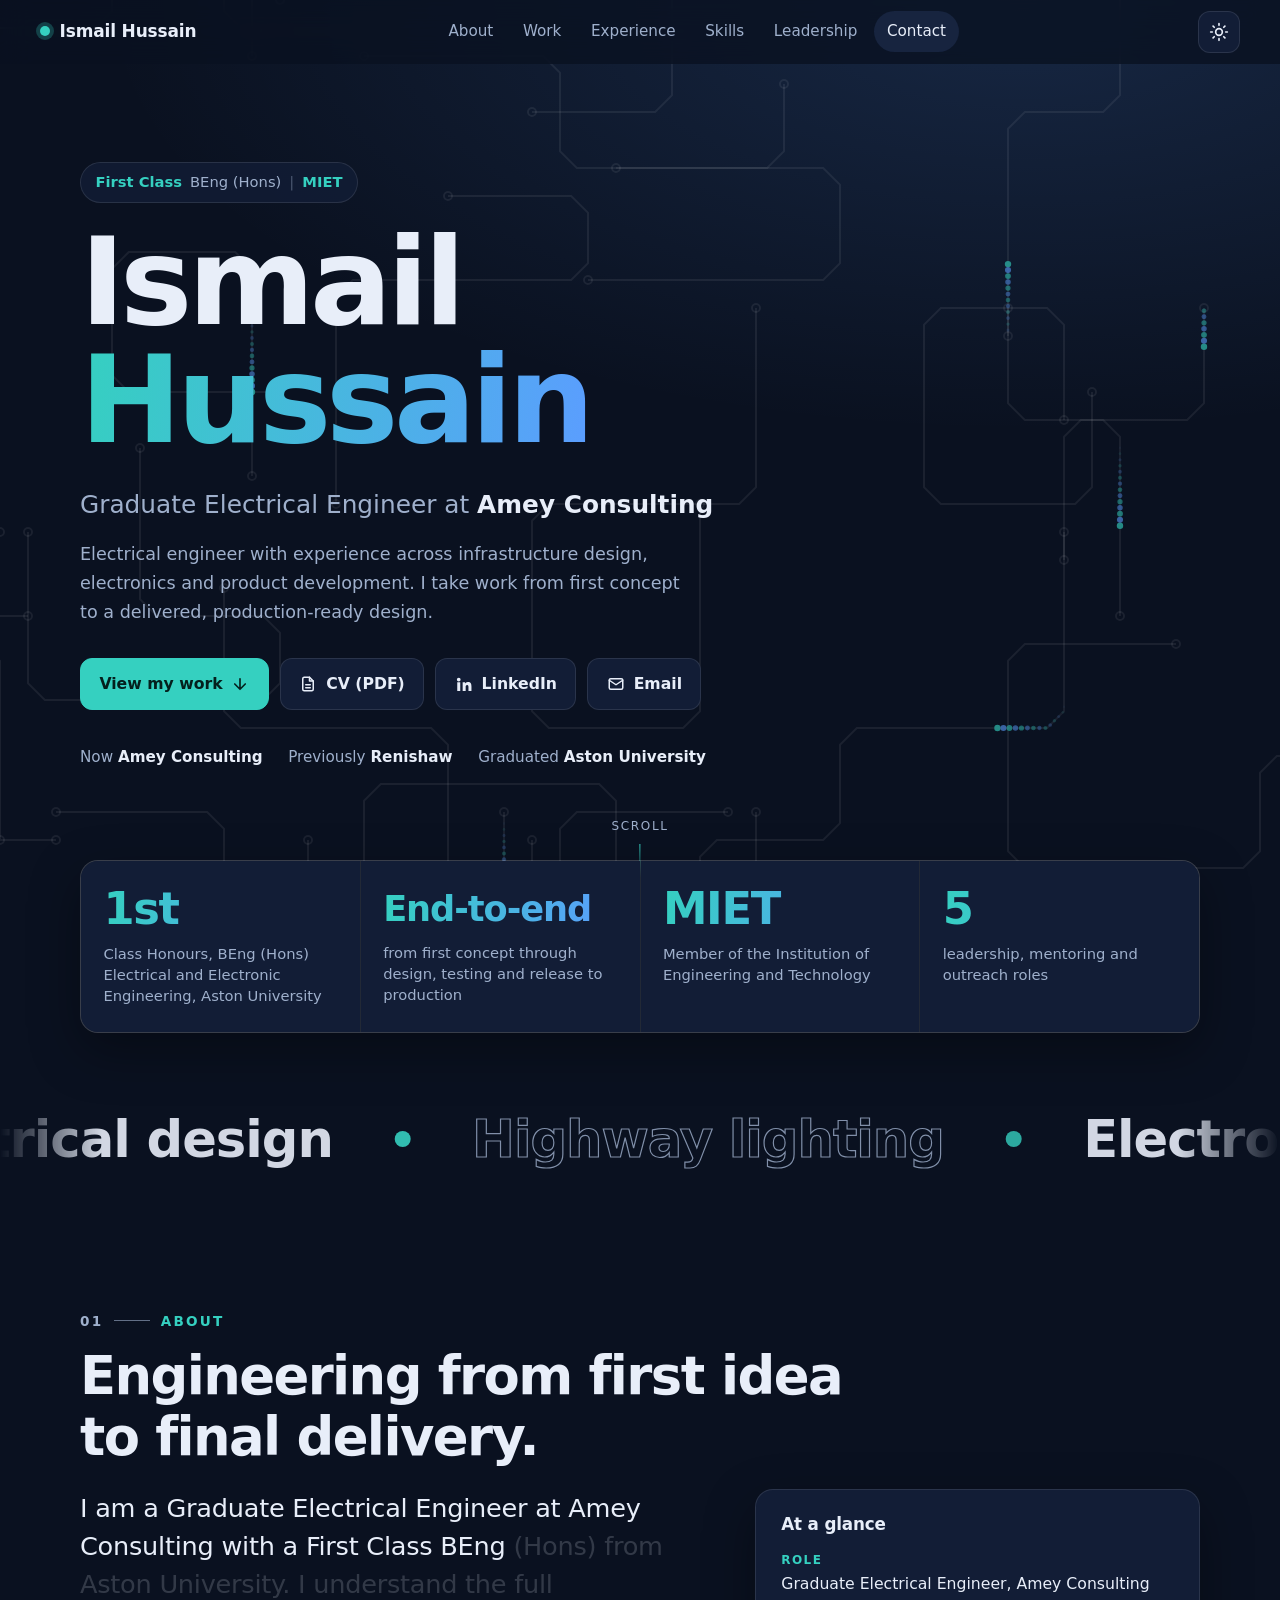
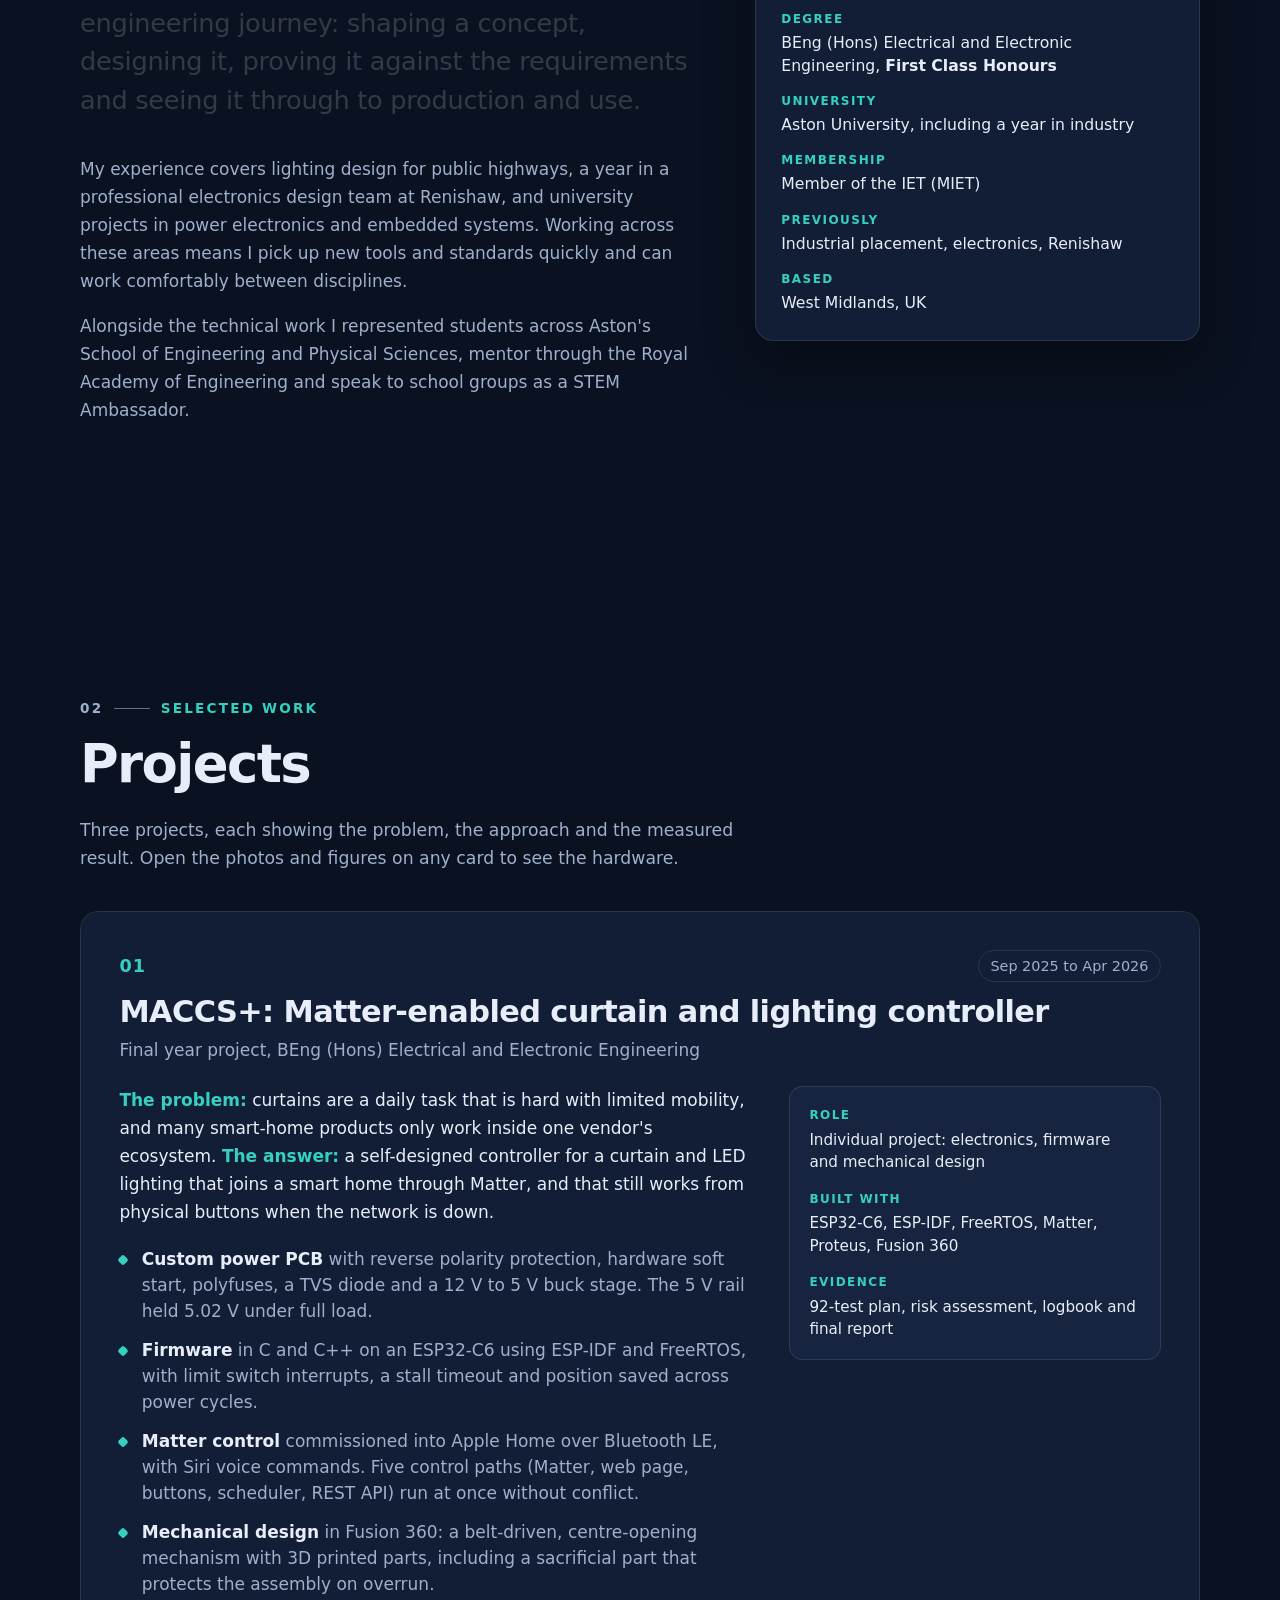
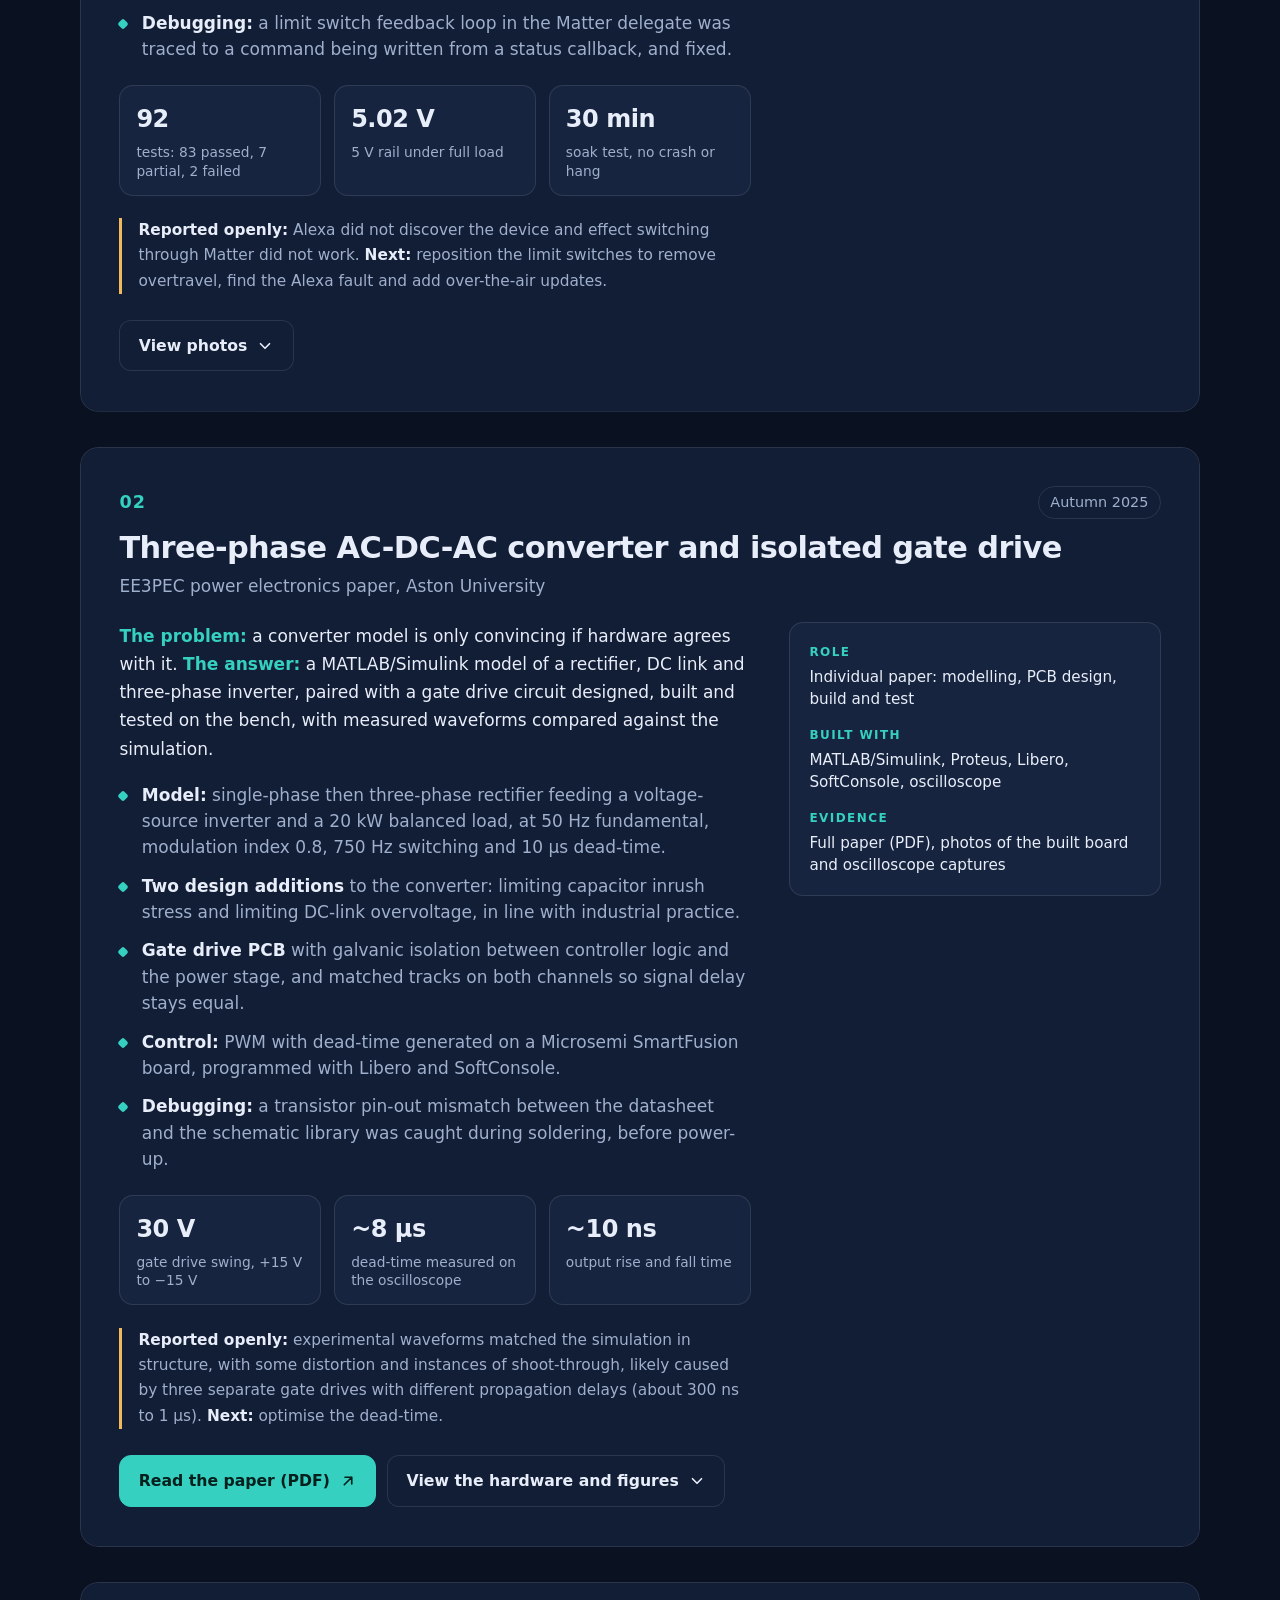
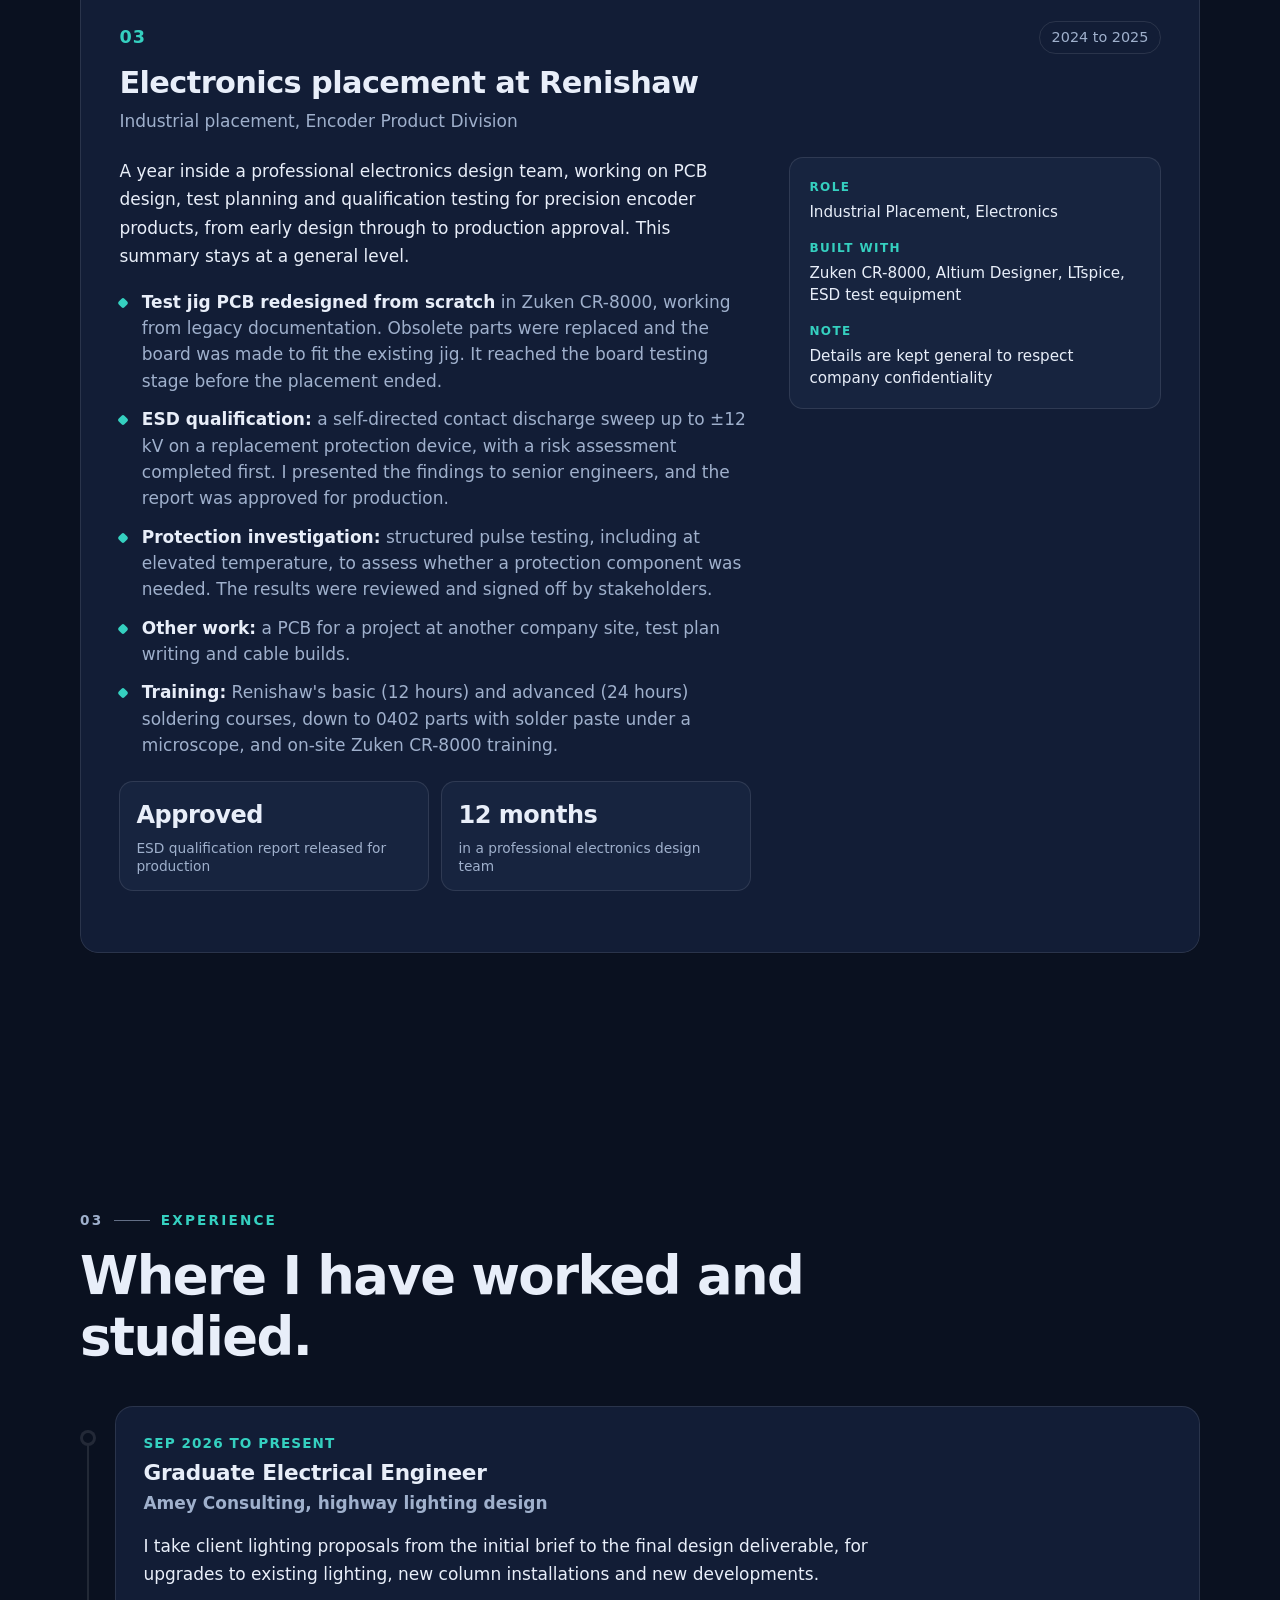
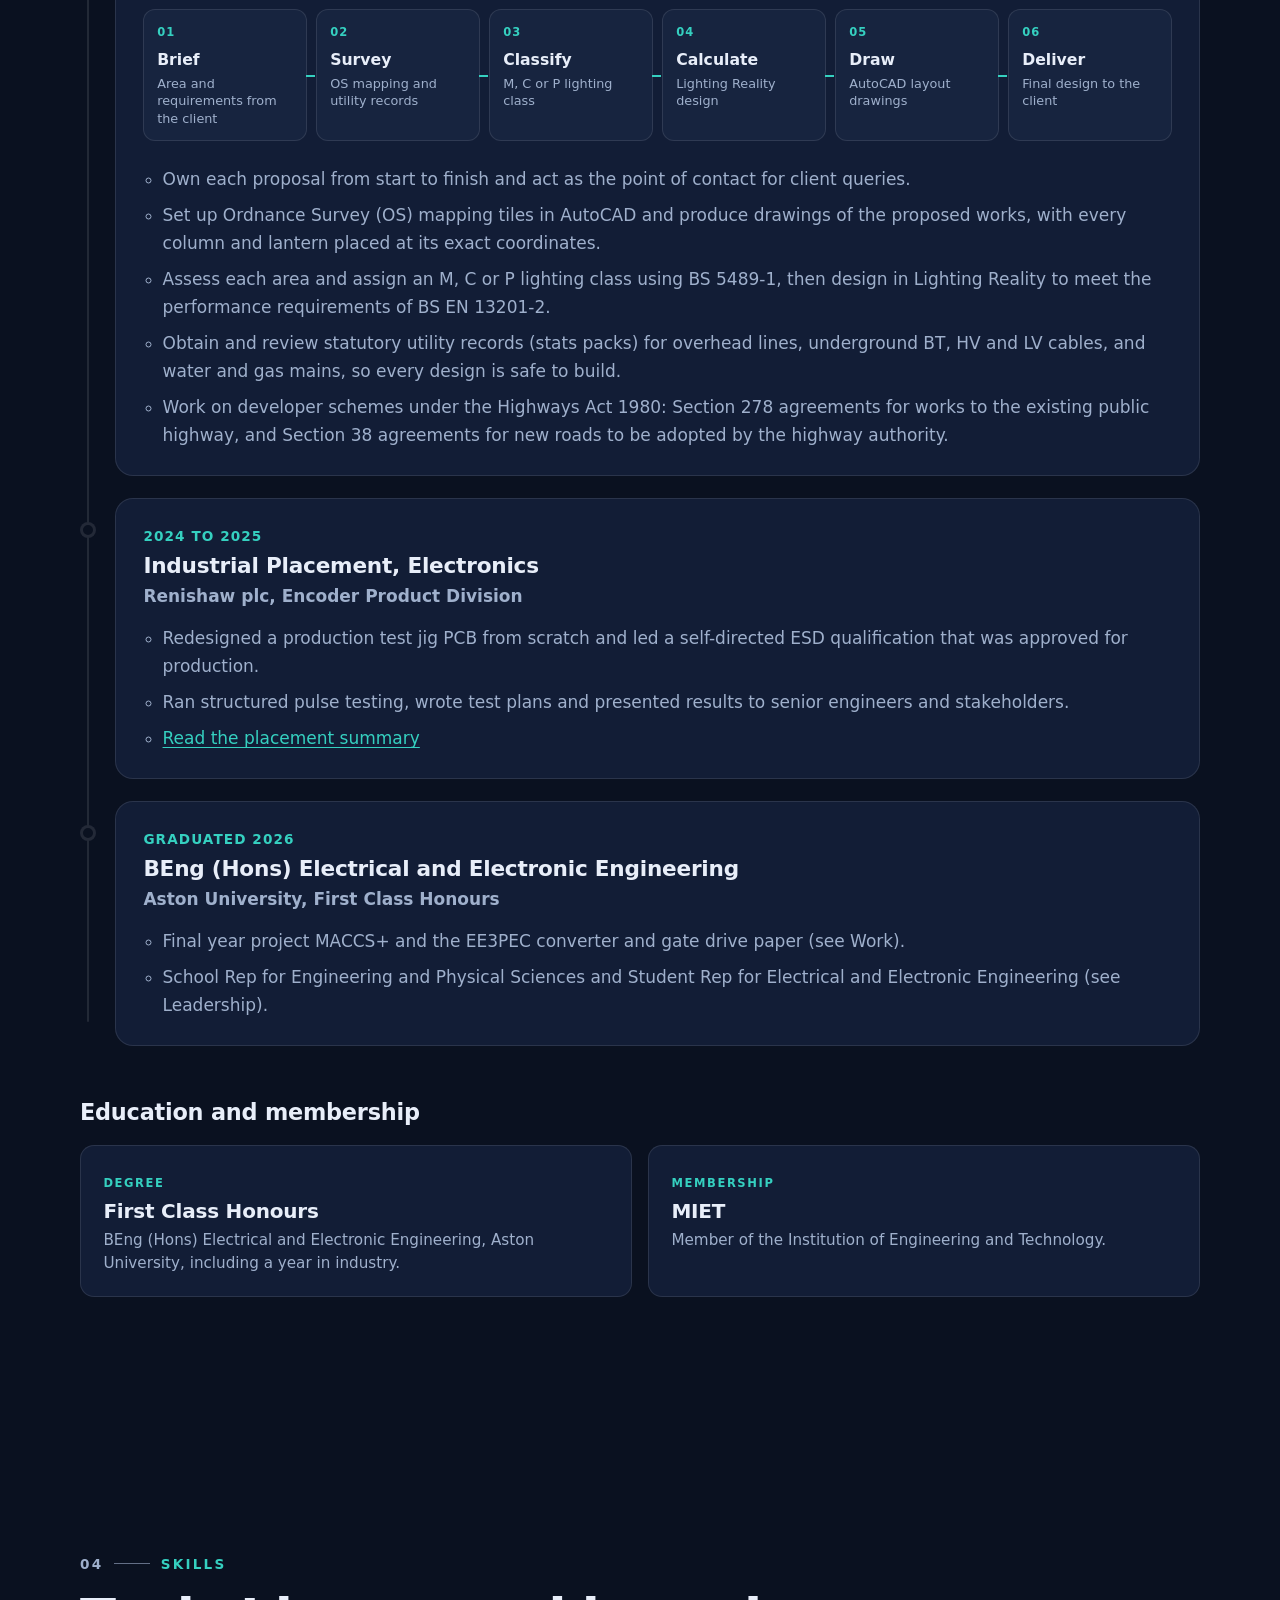
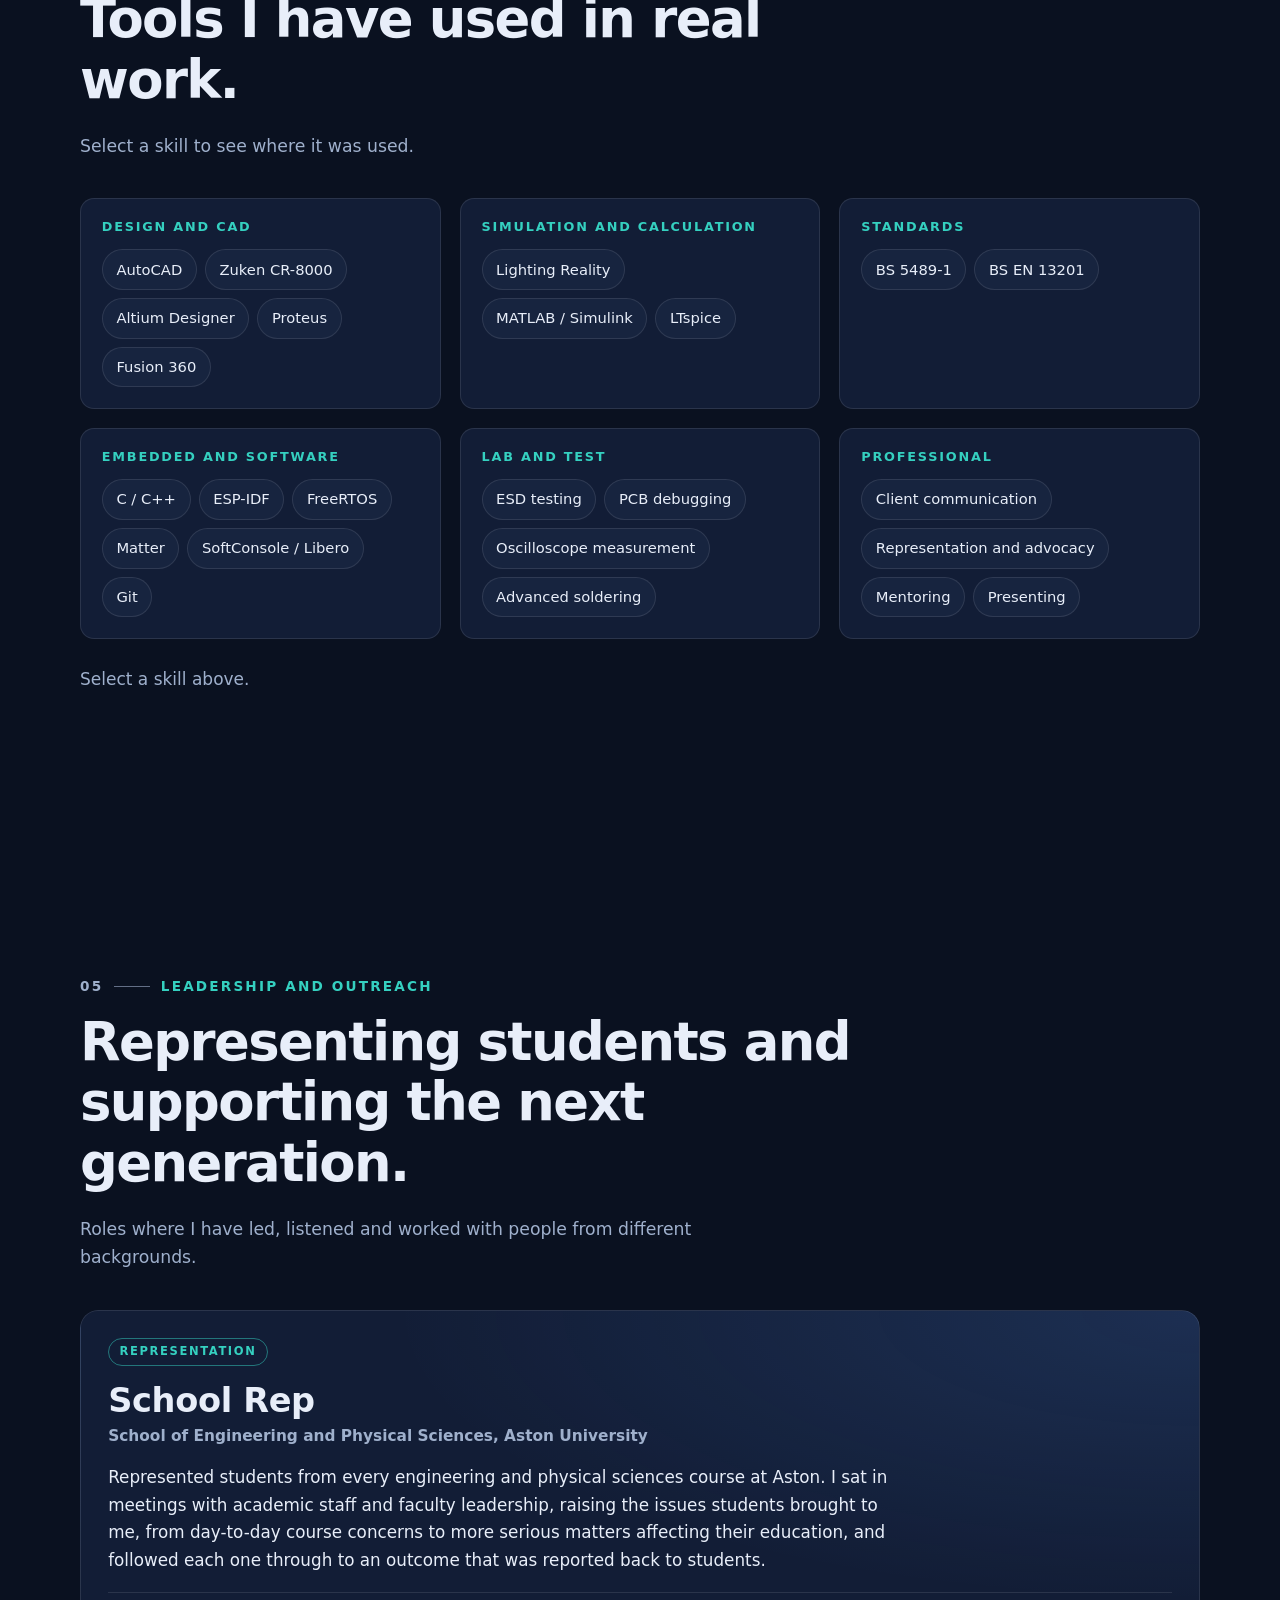
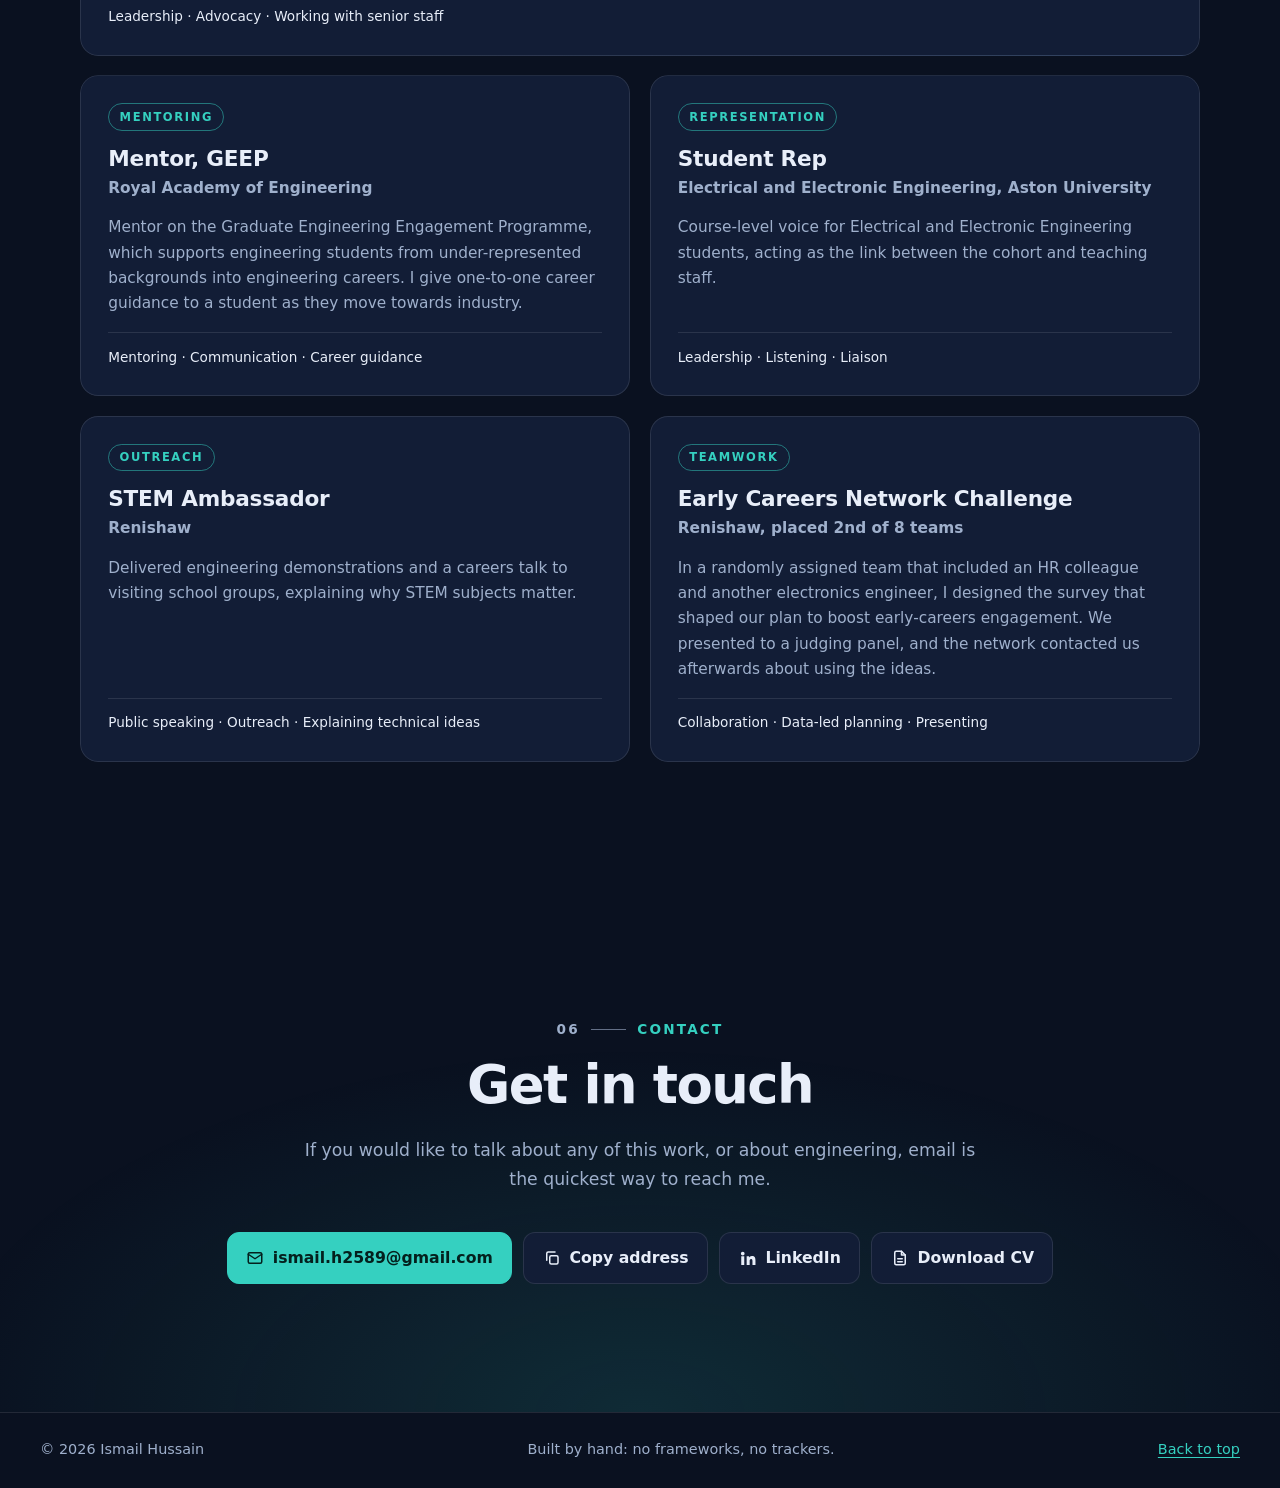
==== commit 8a66a654: "Add files via upload" ====
--- a/index.html
+++ b/index.html
@@ -3,36 +3,33 @@
 <head>
 <meta charset="utf-8">
 <meta name="viewport" content="width=device-width, initial-scale=1">
-<title>Ismail Hussain | Electrical and Electronic Engineer</title>
-<meta name="description" content="Ismail Hussain, electrical and electronic engineer (First Class BEng (Hons), MIET). Power electronics, embedded systems and PCB design: projects, experience and contact details.">
+<title>Ismail Hussain | Graduate Electrical Engineer</title>
+<meta name="description" content="Ismail Hussain, Graduate Electrical Engineer at Amey Consulting. First Class BEng (Hons) Electrical and Electronic Engineering, MIET. Projects, experience, leadership and contact details.">
 <meta name="author" content="Ismail Hussain">
 <meta name="theme-color" content="#0a1120">
 <link rel="canonical" href="https://ismail-h01.github.io/">
 
 <meta property="og:type" content="website">
 <meta property="og:site_name" content="Ismail Hussain">
-<meta property="og:title" content="Ismail Hussain | Electrical and Electronic Engineer">
-<meta property="og:description" content="First Class BEng (Hons), MIET. Power electronics, embedded systems and PCB design. Projects, experience and contact details.">
+<meta property="og:title" content="Ismail Hussain | Graduate Electrical Engineer">
+<meta property="og:description" content="Graduate Electrical Engineer at Amey Consulting. First Class BEng (Hons), MIET. Projects, experience and leadership.">
 <meta property="og:url" content="https://ismail-h01.github.io/">
 <meta property="og:image" content="https://ismail-h01.github.io/assets/img/og-image.png">
 <meta property="og:image:width" content="1200">
 <meta property="og:image:height" content="630">
-<meta property="og:image:alt" content="Ismail Hussain, Electrical and Electronic Engineer. First Class BEng (Hons), MIET.">
+<meta property="og:image:alt" content="Ismail Hussain, Graduate Electrical Engineer. First Class BEng (Hons), MIET.">
 <meta name="twitter:card" content="summary_large_image">
 
 <link rel="icon" type="image/png" sizes="32x32" href="assets/img/favicon-32.png">
 <link rel="apple-touch-icon" href="assets/img/apple-touch-icon.png">
 
 <script>
-/* Runs before first paint: marks JS as available and applies the saved or system theme (no flash). */
+/* Runs before first paint. Dark is the default; a theme the visitor chose before is remembered. */
 (function () {
   var root = document.documentElement, t = null;
   root.classList.remove('no-js'); root.classList.add('js');
   try { t = localStorage.getItem('theme'); } catch (e) {}
-  if (t !== 'light' && t !== 'dark') {
-    t = window.matchMedia && matchMedia('(prefers-color-scheme: light)').matches ? 'light' : 'dark';
-  }
-  root.setAttribute('data-theme', t);
+  root.setAttribute('data-theme', t === 'light' ? 'light' : 'dark');
 })();
 </script>
 <link rel="stylesheet" href="css/site.css">
@@ -44,11 +41,12 @@
   "name": "Ismail Hussain",
   "url": "https://ismail-h01.github.io/",
   "image": "https://ismail-h01.github.io/assets/img/og-image.png",
-  "jobTitle": "Electrical and Electronic Engineer",
-  "description": "Electrical and electronic engineer with a First Class BEng (Hons) from Aston University. Power electronics, embedded systems and PCB design.",
+  "jobTitle": "Graduate Electrical Engineer",
+  "worksFor": { "@type": "Organization", "name": "Amey Consulting" },
+  "description": "Graduate Electrical Engineer with a First Class BEng (Hons) in Electrical and Electronic Engineering from Aston University.",
   "alumniOf": { "@type": "CollegeOrUniversity", "name": "Aston University" },
   "memberOf": { "@type": "Organization", "name": "Institution of Engineering and Technology" },
-  "knowsAbout": ["Power electronics", "Embedded systems", "PCB design", "ESD testing", "Highway lighting design"],
+  "knowsAbout": ["Electrical design", "Highway lighting design", "Electronics", "PCB design", "Embedded systems", "Power electronics"],
   "sameAs": ["https://www.linkedin.com/in/ismail-hussain22/"]
 }
 </script>
@@ -86,14 +84,12 @@
   <!-- ============================ HERO ============================ -->
   <section class="hero" id="hero" aria-labelledby="hero-title">
     <canvas id="traces" aria-hidden="true"></canvas>
-    <div class="wrap">
-      <p class="badge reveal"><b>First Class</b> BEng (Hons) <span class="sep" aria-hidden="true">|</span> <b>MIET</b></p>
-      <h1 id="hero-title" class="reveal" style="--d:.08s">Ismail<br><span class="grad">Hussain</span></h1>
-      <p class="role reveal" style="--d:.16s">Electrical and electronic engineer focused on
-        <strong class="role-static">power electronics, embedded systems and PCB design</strong><strong class="role-typed" id="word" aria-hidden="true"></strong><span class="caret" aria-hidden="true"></span>
-      </p>
-      <p class="hero-lead reveal" style="--d:.2s">I design, build and test electronics: from isolated gate drives and PCB layout to firmware for smart-home devices.</p>
-      <div class="cta reveal" style="--d:.26s">
+    <div class="wrap hero-inner" id="heroInner">
+      <p class="badge intro" style="--d:.05s"><b>First Class</b> BEng (Hons) <span class="sep" aria-hidden="true">|</span> <b>MIET</b></p>
+      <h1 id="hero-title" class="hero-name"><span class="line" data-letters>Ismail</span><span class="line grad" data-letters>Hussain</span></h1>
+      <p class="role intro" style="--d:.75s">Graduate Electrical Engineer at <strong>Amey Consulting</strong></p>
+      <p class="hero-lead intro" style="--d:.85s">Electrical engineer with experience across infrastructure design, electronics and product development. I take work from first concept to a delivered, production-ready design.</p>
+      <div class="cta intro" style="--d:.95s">
         <a class="btn primary" href="#work">View my work
           <svg viewBox="0 0 24 24" width="18" height="18" fill="none" stroke="currentColor" stroke-width="2.2" stroke-linecap="round" stroke-linejoin="round" aria-hidden="true"><path d="M12 5v14M5 12l7 7 7-7"/></svg></a>
         <a class="btn" href="assets/docs/Ismail-Hussain-CV.pdf" target="_blank" rel="noopener">
@@ -103,7 +99,7 @@
         <a class="btn" href="#contact" data-mail>
           <svg viewBox="0 0 24 24" width="18" height="18" fill="none" stroke="currentColor" stroke-width="2" stroke-linecap="round" stroke-linejoin="round" aria-hidden="true"><rect x="3" y="5" width="18" height="14" rx="2"/><path d="m3 7 9 6 9-6"/></svg>Email</a>
       </div>
-      <ul class="hero-meta reveal" style="--d:.34s" aria-label="Background">
+      <ul class="hero-meta intro" style="--d:1.05s" aria-label="Background">
         <li>Now <b>Amey Consulting</b></li>
         <li>Previously <b>Renishaw</b></li>
         <li>Graduated <b>Aston University</b></li>
@@ -115,34 +111,41 @@
   <!-- ============================ HIGHLIGHTS ============================ -->
   <section class="stats-wrap" aria-label="Highlights">
     <div class="wrap">
-      <ul class="stats reveal">
-        <li class="stat"><div class="n"><span>1st</span></div><p>Class honours, BEng (Hons) Electrical and Electronic Engineering, Aston University</p></li>
-        <li class="stat"><div class="n"><span data-count="92">92</span></div><p>tests in the final year project validation plan (83 passed)</p></li>
-        <li class="stat"><div class="n"><em>&plusmn;</em><span data-count="12">12</span><em> kV</em></div><p>ESD contact discharge sweep carried out on placement</p></li>
-        <li class="stat"><div class="n"><span data-count="5">5</span></div><p>leadership, mentoring and outreach roles</p></li>
+      <ul class="stats reveal" data-reveal="rise">
+        <li class="stat"><div class="n"><span>1st</span></div><p>Class Honours, BEng (Hons) Electrical and Electronic Engineering, Aston University</p></li>
+        <li class="stat" style="--d:.08s"><div class="n n-word"><span>End&#8209;to&#8209;end</span></div><p>from first concept through design, testing and release to production</p></li>
+        <li class="stat" style="--d:.16s"><div class="n"><span>MIET</span></div><p>Member of the Institution of Engineering and Technology</p></li>
+        <li class="stat" style="--d:.24s"><div class="n"><span data-count="5">5</span></div><p>leadership, mentoring and outreach roles</p></li>
       </ul>
     </div>
   </section>
+
+  <div class="marquee" aria-hidden="true">
+    <div class="marquee-track">
+      <span>Electrical design</span><span>Highway lighting</span><span>Electronics</span><span>PCB design</span><span>Embedded systems</span><span>Power electronics</span><span>Testing and validation</span><span>Standards compliance</span><span>Client delivery</span>
+      <span>Electrical design</span><span>Highway lighting</span><span>Electronics</span><span>PCB design</span><span>Embedded systems</span><span>Power electronics</span><span>Testing and validation</span><span>Standards compliance</span><span>Client delivery</span>
+    </div>
+  </div>
 
   <!-- ============================ ABOUT ============================ -->
   <section id="about" aria-labelledby="about-title">
     <div class="wrap">
-      <p class="eyebrow reveal">About</p>
-      <h2 id="about-title" class="reveal" style="--d:.06s">Hardware that gets built, tested and measured.</h2>
+      <p class="eyebrow reveal"><span class="eb-n">01</span>About</p>
+      <h2 id="about-title" class="split">Engineering from first idea to final delivery.</h2>
       <div class="about-grid">
-        <div class="prose reveal" style="--d:.12s">
-          <p>I am an <b>electrical and electronic engineer</b> with a <b>First Class BEng (Hons)</b> from Aston University and a year of industrial placement at Renishaw. I like the point where a design meets the bench: laying out a board, getting it built, and measuring whether it does what the simulation said it would.</p>
-          <p>My projects include an isolated gate drive for a three-phase converter, a smart-home controller built on the Matter standard with custom power electronics and firmware, and PCB redesign and ESD qualification work on placement. Alongside the technical work I have represented students at school and course level, mentored through the Royal Academy of Engineering, and spoken to school groups as a STEM Ambassador.</p>
-          <p>I now work in highway and street lighting design at Amey Consulting, applying British Standards and photometric analysis to real schemes.</p>
-        </div>
-        <aside class="glance reveal" style="--d:.2s" aria-label="At a glance">
+        <div class="prose">
+          <p class="scrub">I am a Graduate Electrical Engineer at Amey Consulting with a First Class BEng (Hons) from Aston University. I understand the full engineering journey: shaping a concept, designing it, proving it against the requirements and seeing it through to production and use.</p>
+          <p class="reveal">My experience covers lighting design for public highways, a year in a professional electronics design team at Renishaw, and university projects in power electronics and embedded systems. Working across these areas means I pick up new tools and standards quickly and can work comfortably between disciplines.</p>
+          <p class="reveal">Alongside the technical work I represented students across Aston's School of Engineering and Physical Sciences, mentor through the Royal Academy of Engineering and speak to school groups as a STEM Ambassador.</p>
+        </div>
+        <aside class="glance reveal" data-reveal="slide" aria-label="At a glance">
           <h3>At a glance</h3>
           <dl>
+            <div><dt>Role</dt><dd>Graduate Electrical Engineer, Amey Consulting</dd></div>
             <div><dt>Degree</dt><dd>BEng (Hons) Electrical and Electronic Engineering, <b>First Class Honours</b></dd></div>
             <div><dt>University</dt><dd>Aston University, including a year in industry</dd></div>
             <div><dt>Membership</dt><dd>Member of the IET (MIET)</dd></div>
-            <div><dt>Now</dt><dd>Highway and street lighting design, Amey Consulting</dd></div>
-            <div><dt>Strengths</dt><dd>Power electronics, embedded systems, PCB design, testing</dd></div>
+            <div><dt>Previously</dt><dd>Industrial placement, electronics, Renishaw</dd></div>
             <div><dt>Based</dt><dd>West Midlands, UK</dd></div>
           </dl>
         </aside>
@@ -153,14 +156,14 @@
   <!-- ============================ WORK ============================ -->
   <section id="work" aria-labelledby="work-title">
     <div class="wrap">
-      <p class="eyebrow reveal">Selected work</p>
-      <h2 id="work-title" class="reveal" style="--d:.06s">Projects</h2>
-      <p class="lead reveal" style="--d:.12s">Three projects, each with what I did, how I checked that it worked, and what came out. Open the photos and figures on any card to see the hardware.</p>
+      <p class="eyebrow reveal"><span class="eb-n">02</span>Selected work</p>
+      <h2 id="work-title" class="split">Projects</h2>
+      <p class="lead reveal">Three projects, each showing the problem, the approach and the measured result. Open the photos and figures on any card to see the hardware.</p>
 
       <div class="projects">
 
         <!-- ---------- 01 MACCS+ ---------- -->
-        <article class="card reveal" id="p-maccs" data-skills="proteus fusion c espidf freertos matter debug soldering git" aria-labelledby="t-maccs">
+        <article class="card reveal" data-reveal="card" id="p-maccs" data-skills="proteus fusion c espidf freertos matter debug soldering git" aria-labelledby="t-maccs">
           <div class="card-body">
             <div class="card-top"><span class="num">01</span><span class="period">Sep 2025 to Apr 2026</span></div>
             <h3 id="t-maccs">MACCS+: Matter-enabled curtain and lighting controller</h3>
@@ -194,7 +197,7 @@
             </div>
           </div>
           <div class="drop" id="drop-maccs" role="region" aria-label="MACCS+ photos"><div><div class="drop-inner">
-            <div class="gallery split">
+            <div class="gallery split-g">
               <figure class="shot">
                 <button class="shot-open" type="button" data-gallery="maccs" data-full="assets/img/maccs-build.jpg" data-caption="MACCS+ assembled: custom power PCB, ESP32-C6, motor driver and geared motor in the printed housing, with the button panel in front" aria-label="Enlarge photo: MACCS+ assembled controller">
                   <img src="assets/img/maccs-build.jpg" width="1269" height="1458" loading="lazy" alt="MACCS+ controller assembled in a 3D printed housing, showing the custom green power PCB with an ESP32-C6, a geared motor with belt pulley, and the five-button panel">
@@ -216,7 +219,7 @@
         </article>
 
         <!-- ---------- 02 EE3PEC ---------- -->
-        <article class="card reveal" id="p-pec" data-skills="simulink proteus softconsole scope debug soldering" aria-labelledby="t-pec">
+        <article class="card reveal" data-reveal="card" id="p-pec" data-skills="simulink proteus softconsole scope debug soldering" aria-labelledby="t-pec">
           <div class="card-body">
             <div class="card-top"><span class="num">02</span><span class="period">Autumn 2025</span></div>
             <h3 id="t-pec">Three-phase AC-DC-AC converter and isolated gate drive</h3>
@@ -288,24 +291,24 @@
         </article>
 
         <!-- ---------- 03 Renishaw ---------- -->
-        <article class="card reveal" id="p-renishaw" data-skills="zuken altium ltspice esd debug soldering" aria-labelledby="t-renishaw">
+        <article class="card reveal" data-reveal="card" id="p-renishaw" data-skills="zuken altium ltspice esd debug soldering" aria-labelledby="t-renishaw">
           <div class="card-body">
             <div class="card-top"><span class="num">03</span><span class="period">2024 to 2025</span></div>
             <h3 id="t-renishaw">Electronics placement at Renishaw</h3>
             <p class="sub">Industrial placement, Encoder Product Division</p>
             <div class="card-grid">
               <div class="card-main">
-                <p class="summary">A year inside a professional electronics design team, working on PCB design, test planning and qualification testing for precision encoder products. This summary stays at a general level.</p>
+                <p class="summary">A year inside a professional electronics design team, working on PCB design, test planning and qualification testing for precision encoder products, from early design through to production approval. This summary stays at a general level.</p>
                 <ul class="points">
                   <li><b>Test jig PCB redesigned from scratch</b> in Zuken CR-8000, working from legacy documentation. Obsolete parts were replaced and the board was made to fit the existing jig. It reached the board testing stage before the placement ended.</li>
                   <li><b>ESD qualification:</b> a self-directed contact discharge sweep up to &plusmn;12 kV on a replacement protection device, with a risk assessment completed first. I presented the findings to senior engineers, and the report was approved for production.</li>
                   <li><b>Protection investigation:</b> structured pulse testing, including at elevated temperature, to assess whether a protection component was needed. The results were reviewed and signed off by stakeholders.</li>
-                  <li><b>Other work:</b> a PCB for a project at another company site, test plan writing, cable builds, and professional soldering training down to 0402 parts.</li>
-                  <li><b>Outreach:</b> engineering demonstrations and a careers talk as a STEM Ambassador, and a second-place finish in the Early Careers Network Challenge (see Leadership).</li>
+                  <li><b>Other work:</b> a PCB for a project at another company site, test plan writing and cable builds.</li>
+                  <li><b>Training:</b> Renishaw's basic (12 hours) and advanced (24 hours) soldering courses, down to 0402 parts with solder paste under a microscope, and on-site Zuken CR-8000 training.</li>
                 </ul>
                 <ul class="results" aria-label="Key results">
-                  <li><strong>&plusmn;12 kV</strong><span>ESD sweep, report approved for production</span></li>
-                  <li><strong>12 months</strong><span>in an electronics design team</span></li>
+                  <li><strong>Approved</strong><span>ESD qualification report released for production</span></li>
+                  <li><strong>12 months</strong><span>in a professional electronics design team</span></li>
                 </ul>
               </div>
               <dl class="facts">
@@ -321,73 +324,52 @@
     </div>
   </section>
 
-  <!-- ============================ APPROACH ============================ -->
-  <section id="approach" aria-labelledby="approach-title">
-    <div class="wrap">
-      <p class="eyebrow reveal">How I work</p>
-      <h2 id="approach-title" class="reveal" style="--d:.06s">Habits that show up in the projects.</h2>
-      <ul class="approach">
-        <li class="reveal">
-          <span class="ico" aria-hidden="true">01</span>
-          <h3>Check against the source</h3>
-          <p>Hand measurements suggested 18 mm hole spacing on the motor bracket. The datasheet said 17 mm. Dimensions, pin-outs and ratings get checked against primary documents before anything is printed or soldered, which also caught a transistor pin-out mismatch on the gate drive board.</p>
-          <a href="#p-maccs">See MACCS+</a>
-        </li>
-        <li class="reveal" style="--d:.08s">
-          <span class="ico" aria-hidden="true">02</span>
-          <h3>Test it, then report what happened</h3>
-          <p>The final year project was validated against 92 tests. The results list seven partial passes and two failures with causes where known. A result that cannot yet be explained is still a result worth recording.</p>
-          <a href="#p-maccs">See the results</a>
-        </li>
-        <li class="reveal" style="--d:.16s">
-          <span class="ico" aria-hidden="true">03</span>
-          <h3>Keep layers independent</h3>
-          <p>The motor driver knows nothing about Matter, and the limit switches stop the motor whatever the software believes. Separating hardware drivers from protocol code made faults far easier to isolate.</p>
-          <a href="#p-maccs">See the design</a>
-        </li>
-        <li class="reveal" style="--d:.24s">
-          <span class="ico" aria-hidden="true">04</span>
-          <h3>Learn the tool, keep the fundamentals</h3>
-          <p>Proteus fundamentals carried over to Altium and Zuken CR-8000. CAD was new for the mechanical design, and ESD testing was new on placement, so each was learned in small steps before the real work started.</p>
-          <a href="#p-renishaw">See the placement</a>
-        </li>
-      </ul>
-    </div>
-  </section>
-
   <!-- ============================ EXPERIENCE ============================ -->
   <section id="experience" aria-labelledby="exp-title">
     <div class="wrap">
-      <p class="eyebrow reveal">Experience</p>
-      <h2 id="exp-title" class="reveal" style="--d:.06s">Where I have worked and studied.</h2>
-
-      <ol class="timeline">
-        <li class="t-item reveal" id="x-amey" data-skills="autocad lightingreality bs5489 bs13201">
+      <p class="eyebrow reveal"><span class="eb-n">03</span>Experience</p>
+      <h2 id="exp-title" class="split">Where I have worked and studied.</h2>
+
+      <ol class="timeline" id="timeline">
+        <li class="t-progress" aria-hidden="true"><span id="tProgress"></span></li>
+        <li class="t-item reveal" data-reveal="slide" id="x-amey" data-skills="autocad lightingreality bs5489 bs13201 comms">
           <span class="t-dot" aria-hidden="true"></span>
           <div class="t-card">
-            <p class="t-date">2026 to present</p>
-            <h3>Highway and street lighting design</h3>
-            <p class="t-org">Amey Consulting</p>
+            <p class="t-date">Sep 2026 to present</p>
+            <h3>Graduate Electrical Engineer</h3>
+            <p class="t-org">Amey Consulting, highway lighting design</p>
+            <p class="t-intro">I take client lighting proposals from the initial brief to the final design deliverable, for upgrades to existing lighting, new column installations and new developments.</p>
+            <ol class="flow" aria-label="How a lighting scheme is delivered">
+              <li style="--i:0"><b>Brief</b><span>Area and requirements from the client</span></li>
+              <li style="--i:1"><b>Survey</b><span>OS mapping and utility records</span></li>
+              <li style="--i:2"><b>Classify</b><span>M, C or P lighting class</span></li>
+              <li style="--i:3"><b>Calculate</b><span>Lighting Reality design</span></li>
+              <li style="--i:4"><b>Draw</b><span>AutoCAD layout drawings</span></li>
+              <li style="--i:5"><b>Deliver</b><span>Final design to the client</span></li>
+            </ol>
             <ul>
-              <li>Produces photometric calculations in Lighting Reality and lighting layout drawings in AutoCAD.</li>
-              <li>Applies BS 5489-1 and BS EN 13201 to highway and street lighting schemes.</li>
+              <li>Own each proposal from start to finish and act as the point of contact for client queries.</li>
+              <li>Set up Ordnance Survey (OS) mapping tiles in AutoCAD and produce drawings of the proposed works, with every column and lantern placed at its exact coordinates.</li>
+              <li>Assess each area and assign an M, C or P lighting class using BS 5489-1, then design in Lighting Reality to meet the performance requirements of BS EN 13201-2.</li>
+              <li>Obtain and review statutory utility records (stats packs) for overhead lines, underground BT, HV and LV cables, and water and gas mains, so every design is safe to build.</li>
+              <li>Work on developer schemes under the Highways Act 1980: Section 278 agreements for works to the existing public highway, and Section 38 agreements for new roads to be adopted by the highway authority.</li>
             </ul>
           </div>
         </li>
-        <li class="t-item reveal" id="x-renishaw" data-skills="zuken altium ltspice esd debug soldering">
+        <li class="t-item reveal" data-reveal="slide" id="x-renishaw" data-skills="zuken altium ltspice esd debug soldering present">
           <span class="t-dot" aria-hidden="true"></span>
           <div class="t-card">
             <p class="t-date">2024 to 2025</p>
             <h3>Industrial Placement, Electronics</h3>
             <p class="t-org">Renishaw plc, Encoder Product Division</p>
             <ul>
-              <li>Redesigned a production test jig PCB from scratch and led a self-directed ESD qualification up to &plusmn;12 kV.</li>
-              <li>Ran structured pulse testing, wrote test plans and built cables; trained in professional soldering down to 0402 parts.</li>
+              <li>Redesigned a production test jig PCB from scratch and led a self-directed ESD qualification that was approved for production.</li>
+              <li>Ran structured pulse testing, wrote test plans and presented results to senior engineers and stakeholders.</li>
               <li><a href="#p-renishaw">Read the placement summary</a></li>
             </ul>
           </div>
         </li>
-        <li class="t-item reveal" id="x-aston" data-skills="proteus simulink fusion c espidf freertos matter softconsole scope">
+        <li class="t-item reveal" data-reveal="slide" id="x-aston" data-skills="proteus simulink fusion c espidf freertos matter softconsole scope">
           <span class="t-dot" aria-hidden="true"></span>
           <div class="t-card">
             <p class="t-date">Graduated 2026</p>
@@ -395,18 +377,16 @@
             <p class="t-org">Aston University, First Class Honours</p>
             <ul>
               <li>Final year project MACCS+ and the EE3PEC converter and gate drive paper (see Work).</li>
-              <li>School Rep for Engineering and Physical Sciences and Student Rep for Electrical and Electronic Engineering.</li>
+              <li>School Rep for Engineering and Physical Sciences and Student Rep for Electrical and Electronic Engineering (see Leadership).</li>
             </ul>
           </div>
         </li>
       </ol>
 
-      <h3 class="sub-h reveal">Education and credentials</h3>
+      <h3 class="sub-h reveal">Education and membership</h3>
       <ul class="creds">
-        <li class="reveal"><span class="cred-k">Degree</span><h4>First Class Honours</h4><p>BEng (Hons) Electrical and Electronic Engineering, Aston University.</p></li>
-        <li class="reveal" style="--d:.06s"><span class="cred-k">Membership</span><h4>MIET</h4><p>Member of the Institution of Engineering and Technology.</p></li>
-        <li class="reveal" style="--d:.12s"><span class="cred-k">Training</span><h4>Professional soldering</h4><p>Renishaw basic (12 hours) and advanced (24 hours) courses, including 0402 parts with solder paste under a microscope.</p></li>
-        <li class="reveal" style="--d:.18s"><span class="cred-k">Training</span><h4>Software and programming</h4><p>Zuken CR-8000 on-site training (one day) and a 40-hour C programming course.</p></li>
+        <li class="reveal" data-reveal="rise"><span class="cred-k">Degree</span><h4>First Class Honours</h4><p>BEng (Hons) Electrical and Electronic Engineering, Aston University, including a year in industry.</p></li>
+        <li class="reveal" data-reveal="rise" style="--d:.08s"><span class="cred-k">Membership</span><h4>MIET</h4><p>Member of the Institution of Engineering and Technology.</p></li>
       </ul>
     </div>
   </section>
@@ -414,53 +394,62 @@
   <!-- ============================ SKILLS ============================ -->
   <section id="skills" aria-labelledby="skills-title">
     <div class="wrap">
-      <p class="eyebrow reveal">Skills</p>
-      <h2 id="skills-title" class="reveal" style="--d:.06s">Tools I have used in real work.</h2>
-      <p class="lead reveal" style="--d:.12s">Select a skill to see where it was used.</p>
-      <div class="skill-grid reveal" style="--d:.16s">
-        <div class="skill-group">
-          <h3>PCB and CAD</h3>
+      <p class="eyebrow reveal"><span class="eb-n">04</span>Skills</p>
+      <h2 id="skills-title" class="split">Tools I have used in real work.</h2>
+      <p class="lead reveal">Select a skill to see where it was used.</p>
+      <div class="skill-grid">
+        <div class="skill-group reveal" data-reveal="rise">
+          <h3>Design and CAD</h3>
           <div class="chips">
+            <button type="button" class="skill" data-skill="autocad" aria-pressed="false">AutoCAD</button>
             <button type="button" class="skill" data-skill="zuken" aria-pressed="false">Zuken CR-8000</button>
             <button type="button" class="skill" data-skill="altium" aria-pressed="false">Altium Designer</button>
             <button type="button" class="skill" data-skill="proteus" aria-pressed="false">Proteus</button>
             <button type="button" class="skill" data-skill="fusion" aria-pressed="false">Fusion 360</button>
-            <button type="button" class="skill" data-skill="autocad" aria-pressed="false">AutoCAD</button>
-          </div>
-        </div>
-        <div class="skill-group">
-          <h3>Simulation</h3>
+          </div>
+        </div>
+        <div class="skill-group reveal" data-reveal="rise" style="--d:.06s">
+          <h3>Simulation and calculation</h3>
           <div class="chips">
+            <button type="button" class="skill" data-skill="lightingreality" aria-pressed="false">Lighting Reality</button>
             <button type="button" class="skill" data-skill="simulink" aria-pressed="false">MATLAB / Simulink</button>
             <button type="button" class="skill" data-skill="ltspice" aria-pressed="false">LTspice</button>
-            <button type="button" class="skill" data-skill="lightingreality" aria-pressed="false">Lighting Reality</button>
-          </div>
-        </div>
-        <div class="skill-group">
-          <h3>Embedded</h3>
+          </div>
+        </div>
+        <div class="skill-group reveal" data-reveal="rise" style="--d:.12s">
+          <h3>Standards</h3>
+          <div class="chips">
+            <button type="button" class="skill" data-skill="bs5489" aria-pressed="false">BS 5489-1</button>
+            <button type="button" class="skill" data-skill="bs13201" aria-pressed="false">BS EN 13201</button>
+          </div>
+        </div>
+        <div class="skill-group reveal" data-reveal="rise" style="--d:.18s">
+          <h3>Embedded and software</h3>
           <div class="chips">
             <button type="button" class="skill" data-skill="c" aria-pressed="false">C / C++</button>
             <button type="button" class="skill" data-skill="espidf" aria-pressed="false">ESP-IDF</button>
             <button type="button" class="skill" data-skill="freertos" aria-pressed="false">FreeRTOS</button>
             <button type="button" class="skill" data-skill="matter" aria-pressed="false">Matter</button>
             <button type="button" class="skill" data-skill="softconsole" aria-pressed="false">SoftConsole / Libero</button>
-          </div>
-        </div>
-        <div class="skill-group">
+            <button type="button" class="skill" data-skill="git" aria-pressed="false">Git</button>
+          </div>
+        </div>
+        <div class="skill-group reveal" data-reveal="rise" style="--d:.24s">
           <h3>Lab and test</h3>
           <div class="chips">
             <button type="button" class="skill" data-skill="esd" aria-pressed="false">ESD testing</button>
             <button type="button" class="skill" data-skill="debug" aria-pressed="false">PCB debugging</button>
-            <button type="button" class="skill" data-skill="soldering" aria-pressed="false">Advanced soldering (0402)</button>
             <button type="button" class="skill" data-skill="scope" aria-pressed="false">Oscilloscope measurement</button>
-          </div>
-        </div>
-        <div class="skill-group">
-          <h3>Standards and tools</h3>
+            <button type="button" class="skill" data-skill="soldering" aria-pressed="false">Advanced soldering</button>
+          </div>
+        </div>
+        <div class="skill-group reveal" data-reveal="rise" style="--d:.3s">
+          <h3>Professional</h3>
           <div class="chips">
-            <button type="button" class="skill" data-skill="bs5489" aria-pressed="false">BS 5489-1</button>
-            <button type="button" class="skill" data-skill="bs13201" aria-pressed="false">BS EN 13201</button>
-            <button type="button" class="skill" data-skill="git" aria-pressed="false">Git</button>
+            <button type="button" class="skill" data-skill="comms" aria-pressed="false">Client communication</button>
+            <button type="button" class="skill" data-skill="rep" aria-pressed="false">Representation and advocacy</button>
+            <button type="button" class="skill" data-skill="mentor" aria-pressed="false">Mentoring</button>
+            <button type="button" class="skill" data-skill="present" aria-pressed="false">Presenting</button>
           </div>
         </div>
       </div>
@@ -471,40 +460,40 @@
   <!-- ============================ LEADERSHIP ============================ -->
   <section id="leadership" aria-labelledby="lead-title">
     <div class="wrap">
-      <p class="eyebrow reveal">Leadership and community</p>
-      <h2 id="lead-title" class="reveal" style="--d:.06s">Representing, mentoring and collaborating.</h2>
-      <p class="lead reveal" style="--d:.12s">Engineering is a team activity. These roles are where I have practised leading, listening and working with people from different backgrounds.</p>
+      <p class="eyebrow reveal"><span class="eb-n">05</span>Leadership and outreach</p>
+      <h2 id="lead-title" class="split">Representing students and supporting the next generation.</h2>
+      <p class="lead reveal">Roles where I have led, listened and worked with people from different backgrounds.</p>
 
       <ul class="roles">
-        <li class="role-card reveal">
+        <li class="role-card featured reveal" data-reveal="card" id="r-school" data-skills="rep present">
+          <span class="r-tag">Representation</span>
+          <h3>School Rep</h3>
+          <p class="r-org">School of Engineering and Physical Sciences, Aston University</p>
+          <p>Represented students from every engineering and physical sciences course at Aston. I sat in meetings with academic staff and faculty leadership, raising the issues students brought to me, from day-to-day course concerns to more serious matters affecting their education, and followed each one through to an outcome that was reported back to students.</p>
+          <p class="r-skills">Leadership &middot; Advocacy &middot; Working with senior staff</p>
+        </li>
+        <li class="role-card reveal" data-reveal="card" style="--d:.06s" id="r-geep" data-skills="mentor">
           <span class="r-tag">Mentoring</span>
           <h3>Mentor, GEEP</h3>
           <p class="r-org">Royal Academy of Engineering</p>
           <p>Mentor on the Graduate Engineering Engagement Programme, which supports engineering students from under-represented backgrounds into engineering careers. I give one-to-one career guidance to a student as they move towards industry.</p>
           <p class="r-skills">Mentoring &middot; Communication &middot; Career guidance</p>
         </li>
-        <li class="role-card reveal" style="--d:.06s">
-          <span class="r-tag">Representation</span>
-          <h3>School Rep</h3>
-          <p class="r-org">Engineering and Physical Sciences, Aston University</p>
-          <p>Represented students from across the school, bringing their concerns to academic staff and feeding back the outcome.</p>
-          <p class="r-skills">Leadership &middot; Advocacy &middot; Liaison</p>
-        </li>
-        <li class="role-card reveal" style="--d:.12s">
+        <li class="role-card reveal" data-reveal="card" style="--d:.12s" id="r-course" data-skills="rep">
           <span class="r-tag">Representation</span>
           <h3>Student Rep</h3>
           <p class="r-org">Electrical and Electronic Engineering, Aston University</p>
-          <p>Course-level voice for Electrical and Electronic Engineering students, acting as the link between the cohort and staff.</p>
+          <p>Course-level voice for Electrical and Electronic Engineering students, acting as the link between the cohort and teaching staff.</p>
           <p class="r-skills">Leadership &middot; Listening &middot; Liaison</p>
         </li>
-        <li class="role-card reveal" style="--d:.18s">
+        <li class="role-card reveal" data-reveal="card" style="--d:.18s" id="r-stem" data-skills="present mentor">
           <span class="r-tag">Outreach</span>
           <h3>STEM Ambassador</h3>
           <p class="r-org">Renishaw</p>
           <p>Delivered engineering demonstrations and a careers talk to visiting school groups, explaining why STEM subjects matter.</p>
           <p class="r-skills">Public speaking &middot; Outreach &middot; Explaining technical ideas</p>
         </li>
-        <li class="role-card reveal" style="--d:.24s">
+        <li class="role-card reveal" data-reveal="card" style="--d:.24s" id="r-ecn" data-skills="present">
           <span class="r-tag">Teamwork</span>
           <h3>Early Careers Network Challenge</h3>
           <p class="r-org">Renishaw, placed 2nd of 8 teams</p>
@@ -518,10 +507,10 @@
   <!-- ============================ CONTACT ============================ -->
   <section id="contact" class="contact" aria-labelledby="contact-title">
     <div class="wrap">
-      <p class="eyebrow reveal">Contact</p>
-      <h2 id="contact-title" class="reveal" style="--d:.06s">Get in touch</h2>
-      <p class="lead reveal" style="--d:.12s">If you would like to talk about any of this work, or about engineering, email is the quickest way to reach me.</p>
-      <div class="cta reveal" style="--d:.18s">
+      <p class="eyebrow reveal"><span class="eb-n">06</span>Contact</p>
+      <h2 id="contact-title" class="split">Get in touch</h2>
+      <p class="lead reveal">If you would like to talk about any of this work, or about engineering, email is the quickest way to reach me.</p>
+      <div class="cta reveal" data-reveal="rise">
         <a class="btn primary" href="#contact" data-mail id="mailLink">
           <svg viewBox="0 0 24 24" width="18" height="18" fill="none" stroke="currentColor" stroke-width="2" stroke-linecap="round" stroke-linejoin="round" aria-hidden="true"><rect x="3" y="5" width="18" height="14" rx="2"/><path d="m3 7 9 6 9-6"/></svg><span id="mailtext">ismail.h2589 [at] gmail.com</span></a>
         <button class="btn" type="button" id="copyMail" hidden>
--- a/css/site.css
+++ b/css/site.css
@@ -0,0 +1,388 @@
+/* ==========================================================================
+   Ismail Hussain portfolio. Hand-written CSS, no framework.
+   Sections: tokens, base, nav, hero, stats, marquee, headings, motion system,
+   about, cards, drop-downs, timeline, skills, leadership, contact, footer,
+   overlays, responsive, reduced motion, print.
+   ========================================================================== */
+
+:root {
+  --bg: #0a1120;
+  --bg-2: #0e1830;
+  --surface: #121d36;
+  --surface-2: #17243f;
+  --line: rgba(255, 255, 255, .10);
+  --text: #e8eef9;
+  --muted: #9fb0cc;
+  --accent: #35d0c0;
+  --accent-2: #5b9dff;
+  --accent-ink: #04201d;
+  --warn: #f2b95a;
+  --shadow: 0 18px 50px rgba(0, 0, 0, .35);
+  --radius: 18px;
+  --maxw: 1120px;
+  --nav-h: 64px;
+  --ease: cubic-bezier(.2, .8, .2, 1);
+  color-scheme: dark;
+}
+[data-theme="light"] {
+  --bg: #f6f8fc;
+  --bg-2: #eaeff8;
+  --surface: #ffffff;
+  --surface-2: #f1f5fb;
+  --line: rgba(10, 20, 40, .12);
+  --text: #0e1830;
+  --muted: #4a5b78;
+  --accent: #0a7f74;
+  --accent-2: #1f5fd0;
+  --accent-ink: #ffffff;
+  --warn: #8a5a00;
+  --shadow: 0 14px 40px rgba(20, 40, 80, .12);
+  color-scheme: light;
+}
+
+*, *::before, *::after { box-sizing: border-box; }
+html { scroll-behavior: smooth; scroll-padding-top: calc(var(--nav-h) + 12px); -webkit-text-size-adjust: 100%; }
+body {
+  margin: 0; background: var(--bg); color: var(--text);
+  font: 400 1.0625rem/1.65 system-ui, -apple-system, "Segoe UI", Roboto, "Helvetica Neue", Arial, sans-serif;
+  overflow-x: hidden; transition: background-color .4s, color .4s;
+}
+main { overflow-x: clip;
+}
+img { max-width: 100%; height: auto; display: block; }
+a { color: var(--accent); text-underline-offset: 3px; }
+a:hover { color: var(--accent-2); }
+h1, h2, h3, h4 { line-height: 1.15; margin: 0; letter-spacing: -.01em; }
+p { margin: 0 0 1em; }
+ul, ol { margin: 0; padding: 0; }
+:focus-visible { outline: 3px solid var(--accent-2); outline-offset: 3px; border-radius: 6px; }
+.wrap { width: min(var(--maxw), 100% - 2.5rem); margin-inline: auto; }
+section { padding: clamp(4.5rem, 10vw, 8rem) 0; position: relative; }
+.skip { position: absolute; left: -999px; top: 8px; background: var(--accent); color: var(--accent-ink); padding: .6rem 1rem; border-radius: 8px; z-index: 200; }
+.skip:focus { left: 8px; }
+
+.progress { position: fixed; inset: 0 0 auto 0; height: 3px; z-index: 120; }
+.progress span { display: block; height: 100%; width: 0; background: linear-gradient(90deg, var(--accent), var(--accent-2)); box-shadow: 0 0 12px var(--accent); }
+
+/* ---------- navigation ---------- */
+.nav {
+  position: fixed; inset: 0 0 auto 0; height: var(--nav-h); z-index: 100;
+  display: flex; align-items: center; justify-content: space-between; gap: 1rem;
+  padding: 0 clamp(1rem, 4vw, 2.5rem);
+  background: color-mix(in srgb, var(--bg) 78%, transparent);
+  backdrop-filter: blur(14px); -webkit-backdrop-filter: blur(14px);
+  border-bottom: 1px solid transparent; transition: border-color .3s, transform .4s var(--ease);
+}
+.nav.scrolled { border-bottom-color: var(--line); }
+.nav.hide { transform: translateY(-100%); }
+.brand { display: inline-flex; align-items: center; gap: .6rem; color: var(--text); font-weight: 700; text-decoration: none; letter-spacing: -.01em; }
+.brand .dot { width: 10px; height: 10px; border-radius: 50%; background: var(--accent); box-shadow: 0 0 0 4px color-mix(in srgb, var(--accent) 25%, transparent); animation: pulse 2.4s ease-in-out infinite; }
+@keyframes pulse { 50% { box-shadow: 0 0 0 8px color-mix(in srgb, var(--accent) 0%, transparent); } }
+.links { list-style: none; display: flex; gap: .25rem; }
+.links a { position: relative; display: block; padding: .5rem .8rem; border-radius: 999px; color: var(--muted); text-decoration: none; font-size: .95rem; font-weight: 500; transition: color .2s, background .2s; }
+.links a:hover { color: var(--text); background: var(--surface); }
+.links a.active { color: var(--text); background: var(--surface-2); }
+.nav-tools { display: flex; gap: .4rem; }
+.icon-btn { width: 42px; height: 42px; display: grid; place-items: center; border-radius: 12px; border: 1px solid var(--line); background: var(--surface); color: var(--text); cursor: pointer; transition: border-color .2s, transform .3s var(--ease); }
+.icon-btn:hover { border-color: var(--accent); }
+#themeBtn:active { transform: rotate(40deg) scale(.92); }
+.menu-btn { display: none; }
+[data-theme="dark"] .i-moon, [data-theme="light"] .i-sun { display: none; }
+
+/* ---------- hero ---------- */
+.hero { min-height: 100svh; display: flex; align-items: center; padding: calc(var(--nav-h) + 3rem) 0 5rem; overflow: hidden; background: radial-gradient(120% 80% at 80% 0%, color-mix(in srgb, var(--accent-2) 16%, transparent), transparent 60%), var(--bg); }
+#traces { position: absolute; inset: 0; width: 100%; height: 100%; opacity: .7; will-change: transform; }
+.hero .wrap { position: relative; z-index: 1; will-change: transform, opacity; }
+.badge { display: inline-flex; flex-wrap: wrap; align-items: center; gap: .5rem; padding: .45rem .9rem; border: 1px solid var(--line); border-radius: 999px; background: color-mix(in srgb, var(--surface) 80%, transparent); color: var(--muted); font-size: .92rem; margin-bottom: 1.4rem; }
+.badge b { color: var(--accent); font-weight: 700; }
+.badge .sep { opacity: .4; }
+.hero-name { font-size: clamp(3.4rem, 12vw, 7.6rem); font-weight: 800; letter-spacing: -.04em; line-height: .95; margin-bottom: 1.5rem; }
+.hero-name .line { display: block; overflow: hidden; padding: 0 .04em .08em 0; margin-bottom: -.06em; }
+.grad { background: linear-gradient(100deg, var(--accent), var(--accent-2)); -webkit-background-clip: text; background-clip: text; color: transparent; }
+.hero-name .ch { display: inline-block; will-change: transform; }
+.hero-name .grad.chars { background: none; color: inherit; }
+.hero-name .grad .ch {
+  background: linear-gradient(100deg, var(--accent), var(--accent-2));
+  background-size: var(--w, 100%) 100%; background-position: calc(var(--x, 0px) * -1) 0;
+  -webkit-background-clip: text; background-clip: text; color: transparent;
+}
+.role { font-size: clamp(1.15rem, 2.4vw, 1.55rem); color: var(--muted); margin-bottom: .9rem; }
+.role strong { color: var(--text); font-weight: 700; }
+.hero-lead { max-width: 54ch; color: var(--muted); font-size: 1.1rem; margin-bottom: 1.9rem; }
+.cta { display: flex; flex-wrap: wrap; gap: .7rem; }
+.btn { position: relative; overflow: hidden; display: inline-flex; align-items: center; gap: .55rem; padding: .75rem 1.15rem; border-radius: 12px; border: 1px solid var(--line); background: var(--surface); color: var(--text); font: inherit; font-weight: 600; font-size: .98rem; text-decoration: none; cursor: pointer; transition: transform .3s var(--ease), border-color .2s, background .2s, color .2s; }
+.btn:hover { transform: translateY(-2px); border-color: var(--accent); color: var(--text); }
+.btn.primary { background: var(--accent); border-color: var(--accent); color: var(--accent-ink); }
+.btn.primary::after { content: ""; position: absolute; inset: 0; background: linear-gradient(110deg, transparent 30%, rgba(255, 255, 255, .35) 50%, transparent 70%); transform: translateX(-120%); transition: transform .7s var(--ease); }
+.btn.primary:hover::after { transform: translateX(120%); }
+.btn.primary:hover { background: var(--accent-2); border-color: var(--accent-2); color: #fff; }
+.hero-meta { list-style: none; display: flex; flex-wrap: wrap; gap: .5rem 1.6rem; margin-top: 2.2rem; color: var(--muted); font-size: .95rem; }
+.hero-meta b { color: var(--text); font-weight: 600; }
+.scroll-hint { position: absolute; left: 50%; bottom: 1.4rem; transform: translateX(-50%); display: flex; flex-direction: column; align-items: center; gap: .4rem; color: var(--muted); text-decoration: none; font-size: .75rem; letter-spacing: .14em; text-transform: uppercase; z-index: 1; }
+.scroll-hint i { width: 1px; height: 34px; background: linear-gradient(var(--accent), transparent); animation: drip 1.8s ease-in-out infinite; }
+@keyframes drip { 0% { transform: scaleY(0); transform-origin: top; } 50% { transform: scaleY(1); transform-origin: top; } 51% { transform-origin: bottom; } 100% { transform: scaleY(0); transform-origin: bottom; } }
+
+/* hero entrance (on load) */
+.js .intro { animation: introIn 1s var(--ease) var(--d, 0s) both; }
+@keyframes introIn { from { opacity: 0; transform: translateY(22px); filter: blur(8px); } to { opacity: 1; transform: none; filter: none; } }
+.js .hero-name .ch { animation: chIn 1.05s var(--ease) calc(.18s + var(--i, 0) * .045s) both; }
+@keyframes chIn { from { transform: translateY(135%) rotate(4deg); } to { transform: none; } }
+.hero-name .ch { transform-origin: 0 100%; }
+
+/* ---------- stats ---------- */
+.stats-wrap { padding: 0; margin-top: -2.5rem; z-index: 2; }
+.stats { list-style: none; display: grid; grid-template-columns: repeat(4, 1fr); gap: 1px; border: 1px solid var(--line); border-radius: var(--radius); background: var(--line); box-shadow: var(--shadow); overflow: hidden; }
+.stat { padding: 1.6rem 1.4rem; background: var(--surface); transition: background .3s; }
+.stat:hover { background: var(--surface-2); }
+.js .stats .stat > * { opacity: 0; transform: translateY(22px); transition: opacity .8s var(--ease), transform .8s var(--ease); transition-delay: calc(.2s + var(--d, 0s)); }
+.js .stats.in .stat > * { opacity: 1; transform: none; }
+.stat .n { font-size: clamp(2rem, 4vw, 2.8rem); font-weight: 800; letter-spacing: -.03em; line-height: 1; margin-bottom: .7rem; background: linear-gradient(100deg, var(--accent), var(--accent-2)); -webkit-background-clip: text; background-clip: text; color: transparent; }
+.stat .n-word { font-size: clamp(1.6rem, 2.9vw, 2.2rem); line-height: 1.25; }
+.stat p { margin: 0; color: var(--muted); font-size: .92rem; line-height: 1.45; }
+
+/* ---------- marquee ---------- */
+.marquee { overflow: hidden; padding: clamp(2.2rem, 6vw, 4rem) 0 0; -webkit-mask-image: linear-gradient(90deg, transparent, #000 8%, #000 92%, transparent); mask-image: linear-gradient(90deg, transparent, #000 8%, #000 92%, transparent); }
+.marquee-track { display: flex; width: max-content; will-change: transform; }
+.marquee-track span { font-size: clamp(1.7rem, 4.4vw, 3.2rem); font-weight: 800; letter-spacing: -.02em; white-space: nowrap; padding-right: 1.2em; color: var(--text); opacity: .9; display: inline-flex; align-items: center; gap: 1.2em; }
+.marquee-track span:nth-child(even) { color: transparent; -webkit-text-stroke: 1.2px var(--muted); opacity: .8; }
+.marquee-track span::after { content: ""; width: .32em; height: .32em; border-radius: 50%; background: var(--accent); flex: none; }
+.no-js .marquee-track { animation: marquee 45s linear infinite; }
+@keyframes marquee { to { transform: translateX(-50%); } }
+
+/* ---------- section headings ---------- */
+.eyebrow { display: flex; align-items: center; gap: .7rem; color: var(--accent); font-weight: 700; font-size: .85rem; letter-spacing: .16em; text-transform: uppercase; margin-bottom: .9rem; }
+.eb-n { font-variant-numeric: tabular-nums; color: var(--muted); display: inline-flex; align-items: center; gap: .7rem; }
+.eb-n::after { content: ""; width: 2.2rem; height: 1px; background: currentColor; opacity: .6; }
+section h2 { font-size: clamp(2rem, 4.8vw, 3.3rem); font-weight: 800; letter-spacing: -.03em; max-width: 22ch; margin-bottom: 1.3rem; }
+.lead { color: var(--muted); max-width: 62ch; margin-bottom: 2.4rem; font-size: 1.08rem; }
+
+/* ---------- motion system (scroll reveals) ---------- */
+.js .reveal { opacity: 0; transform: translateY(32px); transition: opacity .9s var(--ease) var(--d, 0s), transform .9s var(--ease) var(--d, 0s), clip-path 1.1s var(--ease) var(--d, 0s), filter .9s var(--ease) var(--d, 0s); }
+.js .reveal[data-reveal="rise"] { transform: translateY(46px) scale(.96); filter: blur(4px); }
+.js .reveal[data-reveal="slide"] { transform: translateX(48px); }
+.js .reveal[data-reveal="card"] { transform: translateY(70px) scale(.97); clip-path: inset(10% 3% 0 3% round var(--radius)); }
+.js .reveal.in { opacity: 1; transform: none; filter: none; clip-path: inset(0 0 0 0 round var(--radius)); }
+.js .reveal.in:not([data-reveal="card"]) { clip-path: none; }
+
+/* split headings: each word rises out of a mask */
+.split .w { display: inline-block; overflow: hidden; vertical-align: top; padding-bottom: .1em; margin-bottom: -.1em; }
+.split .wi { display: inline-block; transform: translateY(112%); transition: transform 1s var(--ease) calc(var(--i, 0) * .055s); }
+.split.in .wi { transform: none; }
+
+/* scrubbed statement: words light up as the reader scrolls */
+.scrub { font-size: clamp(1.25rem, 2.3vw, 1.6rem); line-height: 1.5; color: var(--text) !important; font-weight: 500; letter-spacing: -.01em; margin-bottom: 1.4em; }
+.scrub .sw { opacity: .18; transition: opacity .25s linear; }
+.scrub .sw.lit { opacity: 1; }
+
+/* ---------- about ---------- */
+.about-grid { display: grid; grid-template-columns: 1.4fr 1fr; gap: clamp(1.5rem, 4vw, 3.5rem); align-items: start; margin-top: 1rem; }
+.prose p { color: var(--muted); max-width: 62ch; }
+.prose b { color: var(--text); }
+.glance { border: 1px solid var(--line); border-radius: var(--radius); background: var(--surface); padding: 1.6rem; box-shadow: var(--shadow); position: sticky; top: calc(var(--nav-h) + 1.5rem); }
+.glance h3 { font-size: 1.05rem; margin-bottom: 1rem; }
+.glance dl { margin: 0; display: grid; gap: .9rem; }
+.glance dt { font-size: .75rem; letter-spacing: .12em; text-transform: uppercase; color: var(--accent); font-weight: 700; }
+.glance dd { margin: .15rem 0 0; color: var(--text); font-size: .98rem; line-height: 1.45; }
+
+/* ---------- project cards ---------- */
+.projects { display: grid; gap: 2.2rem; }
+.card { border: 1px solid var(--line); border-radius: var(--radius); background: var(--surface); box-shadow: var(--shadow); overflow: hidden; transition: border-color .3s, box-shadow .3s; position: relative; }
+.card::before { content: ""; position: absolute; inset: 0; border-radius: inherit; pointer-events: none; opacity: 0; transition: opacity .3s; background: radial-gradient(500px circle at var(--mx, 50%) var(--my, 0%), color-mix(in srgb, var(--accent) 14%, transparent), transparent 60%); }
+.card:hover::before { opacity: 1; }
+.card.highlight, .role-card.highlight { border-color: var(--accent); box-shadow: 0 0 0 3px color-mix(in srgb, var(--accent) 35%, transparent), var(--shadow); }
+.card-body { padding: clamp(1.4rem, 3.5vw, 2.4rem); position: relative; }
+.card-top { display: flex; justify-content: space-between; gap: 1rem; align-items: center; margin-bottom: .8rem; }
+.num { font-weight: 800; font-size: 1.1rem; color: var(--accent); letter-spacing: .06em; }
+.period { color: var(--muted); font-size: .9rem; border: 1px solid var(--line); padding: .2rem .7rem; border-radius: 999px; }
+.card h3 { font-size: clamp(1.4rem, 3vw, 1.9rem); font-weight: 800; letter-spacing: -.02em; margin-bottom: .35rem; }
+.sub { color: var(--muted); margin-bottom: 1.4rem; }
+.card-grid { display: grid; grid-template-columns: 1.7fr 1fr; gap: clamp(1.2rem, 3vw, 2.4rem); align-items: start; }
+.summary { color: var(--text); }
+.summary b { color: var(--accent); }
+.points { list-style: none; display: grid; gap: .75rem; margin: 1.2rem 0; }
+.points li { position: relative; padding-left: 1.4rem; color: var(--muted); line-height: 1.55; }
+.points li::before { content: ""; position: absolute; left: 0; top: .6em; width: 8px; height: 8px; border-radius: 2px; background: var(--accent); transform: rotate(45deg); }
+.points b { color: var(--text); }
+.results { list-style: none; display: grid; grid-template-columns: repeat(auto-fit, minmax(150px, 1fr)); gap: .8rem; margin: 1.4rem 0; }
+.results li { border: 1px solid var(--line); border-radius: 14px; padding: .9rem 1rem; background: var(--surface-2); transition: transform .3s var(--ease), border-color .3s; }
+.results li:hover { transform: translateY(-3px); border-color: var(--accent); }
+.results strong { display: block; font-size: 1.5rem; font-weight: 800; letter-spacing: -.02em; color: var(--text); }
+.results span { color: var(--muted); font-size: .86rem; line-height: 1.35; display: block; margin-top: .2rem; }
+.next { color: var(--muted); font-size: .96rem; border-left: 3px solid var(--warn); padding-left: 1rem; margin: 1.2rem 0 0; }
+.next b { color: var(--text); }
+.facts { margin: 0; border: 1px solid var(--line); border-radius: 14px; padding: 1.2rem; background: var(--surface-2); display: grid; gap: 1rem; }
+.facts dt { font-size: .75rem; letter-spacing: .12em; text-transform: uppercase; color: var(--accent); font-weight: 700; }
+.facts dd { margin: .2rem 0 0; font-size: .95rem; line-height: 1.45; }
+.actions { display: flex; flex-wrap: wrap; gap: .7rem; margin-top: 1.6rem; }
+.toggle .chev { transition: transform .3s; }
+.toggle[aria-expanded="true"] .chev { transform: rotate(180deg); }
+
+/* ---------- drop-downs and galleries ---------- */
+.drop { display: grid; grid-template-rows: 0fr; transition: grid-template-rows .6s var(--ease); border-top: 1px solid transparent; }
+.drop > div { overflow: hidden; min-height: 0; }
+.drop.open { grid-template-rows: 1fr; border-top-color: var(--line); }
+.drop-inner { padding: clamp(1.2rem, 3vw, 2rem); background: var(--surface-2); }
+.no-js .drop { grid-template-rows: 1fr; border-top-color: var(--line); }
+.no-js .toggle { display: none; }
+.gallery.split-g { display: grid; grid-template-columns: minmax(220px, 380px) 1fr; gap: 2rem; align-items: start; }
+.gallery.grid { display: grid; grid-template-columns: repeat(auto-fit, minmax(260px, 1fr)); gap: 1.2rem; align-items: start; }
+.shot { margin: 0; }
+.js .drop.open .shot { animation: shotIn .9s var(--ease) both; }
+.js .drop.open .shot:nth-child(2) { animation-delay: .08s; }
+.js .drop.open .shot:nth-child(3) { animation-delay: .16s; }
+.js .drop.open .shot:nth-child(4) { animation-delay: .24s; }
+.js .drop.open .shot:nth-child(5) { animation-delay: .32s; }
+@keyframes shotIn { from { opacity: 0; clip-path: inset(0 0 100% 0 round 12px); transform: translateY(20px); } to { opacity: 1; clip-path: inset(0 0 0 0 round 12px); transform: none; } }
+.shot-open { display: block; width: 100%; padding: 0; border: 1px solid var(--line); border-radius: 12px; overflow: hidden; background: #fff; cursor: zoom-in; transition: transform .3s var(--ease), border-color .25s; }
+.shot-open:hover { transform: translateY(-3px); border-color: var(--accent); }
+.shot-open img { width: 100%; height: auto; transition: transform .6s var(--ease); }
+.shot-open:hover img { transform: scale(1.03); }
+.shot figcaption { color: var(--muted); font-size: .88rem; margin-top: .55rem; line-height: 1.4; }
+.legend-title { font-size: 1rem; margin-bottom: 1rem; }
+.legend { list-style: none; counter-reset: l; display: grid; gap: .9rem; }
+.legend li { counter-increment: l; display: grid; grid-template-columns: 2rem 1fr; gap: .8rem; color: var(--muted); font-size: .95rem; line-height: 1.5; }
+.legend li::before { content: counter(l); display: grid; place-items: center; width: 2rem; height: 2rem; border-radius: 50%; background: var(--accent); color: var(--accent-ink); font-weight: 700; font-size: .85rem; }
+.legend b { display: block; color: var(--text); }
+
+/* ---------- experience timeline ---------- */
+.timeline { list-style: none; position: relative; margin: 2.4rem 0 3.4rem; padding-left: 2.2rem; }
+.t-progress { position: absolute; left: 7px; top: 1.5rem; bottom: 1.5rem; width: 2px; background: var(--line); border-radius: 2px; overflow: hidden; }
+.t-progress span { display: block; width: 100%; height: var(--p, 100%); background: linear-gradient(var(--accent), var(--accent-2)); box-shadow: 0 0 10px var(--accent); }
+.js .t-progress span { height: var(--p, 0%); }
+.t-item { position: relative; margin-bottom: 1.4rem; }
+.t-dot { position: absolute; left: -2.2rem; top: 1.5rem; width: 16px; height: 16px; border-radius: 50%; background: var(--bg); border: 3px solid var(--line); transition: transform .4s var(--ease), background .4s, border-color .4s, box-shadow .4s; }
+.no-js .t-dot, .t-item.lit .t-dot { border-color: var(--accent); box-shadow: 0 0 0 5px color-mix(in srgb, var(--accent) 20%, transparent); }
+.t-item.highlight .t-dot { background: var(--accent); transform: scale(1.3); }
+.t-card { border: 1px solid var(--line); border-radius: var(--radius); background: var(--surface); padding: 1.6rem 1.7rem; transition: border-color .3s; }
+.t-item.highlight .t-card { border-color: var(--accent); box-shadow: 0 0 0 3px color-mix(in srgb, var(--accent) 30%, transparent); }
+.t-date { color: var(--accent); font-weight: 700; font-size: .85rem; letter-spacing: .08em; text-transform: uppercase; margin-bottom: .4rem; }
+.t-card h3 { font-size: 1.35rem; margin-bottom: .2rem; }
+.t-org { color: var(--muted); font-weight: 600; margin-bottom: .9rem; }
+.t-intro { color: var(--text); max-width: 70ch; }
+.t-card > ul { padding-left: 1.2rem; color: var(--muted); display: grid; gap: .5rem; }
+
+/* delivery flow inside the Amey entry */
+.flow { list-style: none; display: grid; grid-template-columns: repeat(6, 1fr); gap: .6rem; margin: 1.3rem 0 1.5rem; counter-reset: f; }
+.flow li { counter-increment: f; position: relative; padding: .85rem .8rem .8rem; border: 1px solid var(--line); border-radius: 12px; background: var(--surface-2); }
+.flow li::before { content: counter(f, decimal-leading-zero); display: block; font-size: .72rem; font-weight: 700; color: var(--accent); letter-spacing: .1em; margin-bottom: .3rem; }
+.flow li:not(:last-child)::after { content: ""; position: absolute; top: 50%; right: -.6rem; width: .6rem; height: 2px; background: var(--accent); transform-origin: left; }
+.flow b { display: block; font-size: .98rem; color: var(--text); }
+.flow span { display: block; font-size: .8rem; color: var(--muted); line-height: 1.35; margin-top: .15rem; }
+.js .flow li { opacity: 0; transform: translateY(16px); transition: opacity .6s var(--ease), transform .6s var(--ease), border-color .3s; transition-delay: calc(.35s + var(--i) * .12s); }
+.js .flow li::after { transform: scaleX(0); transition: transform .4s var(--ease) calc(.55s + var(--i) * .12s); }
+.js .t-item.in .flow li { opacity: 1; transform: none; }
+.js .t-item.in .flow li::after { transform: scaleX(1); }
+.flow li:hover { border-color: var(--accent); }
+
+.sub-h { font-size: 1.4rem; margin-bottom: 1.2rem; }
+.creds { list-style: none; display: grid; grid-template-columns: repeat(auto-fit, minmax(260px, 1fr)); gap: 1rem; }
+.creds li { border: 1px solid var(--line); border-radius: 14px; background: var(--surface); padding: 1.3rem 1.4rem; }
+.cred-k { font-size: .72rem; letter-spacing: .14em; text-transform: uppercase; color: var(--accent); font-weight: 700; }
+.creds h4 { font-size: 1.25rem; margin: .3rem 0 .4rem; }
+.creds p { color: var(--muted); font-size: .95rem; margin: 0; line-height: 1.5; }
+
+/* ---------- skills ---------- */
+.skill-grid { display: grid; grid-template-columns: repeat(auto-fit, minmax(300px, 1fr)); gap: 1.2rem; }
+.skill-group { border: 1px solid var(--line); border-radius: 14px; background: var(--surface); padding: 1.3rem; }
+.skill-group h3 { font-size: .8rem; letter-spacing: .14em; text-transform: uppercase; color: var(--accent); margin-bottom: .9rem; }
+.chips { display: flex; flex-wrap: wrap; gap: .5rem; }
+.skill { font: inherit; font-size: .92rem; font-weight: 500; padding: .45rem .85rem; border-radius: 999px; border: 1px solid var(--line); background: var(--surface-2); color: var(--text); cursor: pointer; transition: all .25s var(--ease); }
+.skill:hover { border-color: var(--accent); transform: translateY(-2px); }
+.skill[aria-pressed="true"] { background: var(--accent); border-color: var(--accent); color: var(--accent-ink); font-weight: 700; }
+.skill-out { margin: 1.6rem 0 0; color: var(--muted); min-height: 3.2em; }
+.skill-out a { font-weight: 600; }
+
+/* ---------- leadership ---------- */
+.roles { list-style: none; display: grid; grid-template-columns: repeat(2, 1fr); gap: 1.2rem; }
+.role-card { border: 1px solid var(--line); border-radius: var(--radius); background: var(--surface); padding: 1.7rem; display: flex; flex-direction: column; transition: transform .4s var(--ease), border-color .3s, box-shadow .3s; }
+.role-card:hover { transform: translateY(-4px); border-color: var(--accent); }
+.role-card.featured { grid-column: 1 / -1; background: radial-gradient(120% 140% at 100% 0%, color-mix(in srgb, var(--accent-2) 14%, transparent), transparent 60%), var(--surface); }
+.role-card.featured h3 { font-size: clamp(1.6rem, 3vw, 2.1rem); }
+.role-card.featured p:not(.r-org):not(.r-skills) { color: var(--text); font-size: 1.05rem; max-width: 75ch; }
+.r-tag { align-self: flex-start; font-size: .72rem; letter-spacing: .14em; text-transform: uppercase; font-weight: 700; color: var(--accent); border: 1px solid color-mix(in srgb, var(--accent) 50%, transparent); padding: .2rem .65rem; border-radius: 999px; margin-bottom: 1rem; }
+.role-card h3 { font-size: 1.35rem; margin-bottom: .25rem; }
+.r-org { color: var(--accent-2); font-weight: 600; font-size: .95rem; margin-bottom: .9rem; }
+.role-card p { color: var(--muted); font-size: .96rem; }
+.role-card .r-skills { margin: auto 0 0; padding-top: .8rem; border-top: 1px solid var(--line); font-size: .85rem; color: var(--text); }
+
+/* ---------- contact ---------- */
+.contact { text-align: center; background: radial-gradient(80% 100% at 50% 100%, color-mix(in srgb, var(--accent) 14%, transparent), transparent 70%); }
+.contact .eyebrow { justify-content: center; }
+.contact h2, .contact .lead { margin-inline: auto; }
+.contact .cta { justify-content: center; }
+
+/* ---------- footer, overlays ---------- */
+.foot { display: flex; flex-wrap: wrap; justify-content: space-between; gap: .6rem 1.5rem; padding: 1.6rem clamp(1rem, 4vw, 2.5rem); border-top: 1px solid var(--line); color: var(--muted); font-size: .9rem; }
+.to-top { position: fixed; right: 1.2rem; bottom: 1.2rem; width: 46px; height: 46px; border-radius: 50%; border: 1px solid var(--line); background: var(--surface); color: var(--text); display: grid; place-items: center; cursor: pointer; z-index: 90; box-shadow: var(--shadow); }
+.to-top[hidden], #copyMail[hidden] { display: none; }
+.toast { position: fixed; left: 50%; bottom: 1.6rem; transform: translate(-50%, 20px); background: var(--text); color: var(--bg); padding: .6rem 1.1rem; border-radius: 999px; font-weight: 600; font-size: .92rem; opacity: 0; pointer-events: none; transition: all .3s; z-index: 150; }
+.toast.show { opacity: 1; transform: translate(-50%, 0); }
+.lb { position: fixed; inset: 0; z-index: 200; display: none; flex-direction: column; align-items: center; justify-content: center; gap: 1rem; padding: 3.5rem 1rem 1.5rem; background: rgba(4, 8, 18, .93); }
+.lb.open { display: flex; animation: fadeIn .3s ease both; }
+.lb.open img { animation: zoomIn .45s var(--ease) both; }
+@keyframes fadeIn { from { opacity: 0; } }
+@keyframes zoomIn { from { opacity: 0; transform: scale(.94); } }
+.lb img { max-width: min(1100px, 94vw); max-height: 78vh; width: auto; height: auto; border-radius: 10px; background: #fff; }
+.lb p { color: #dbe6fb; max-width: 70ch; text-align: center; margin: 0; font-size: .95rem; }
+.lb-close, .lb-nav { position: absolute; border: 1px solid rgba(255, 255, 255, .25); background: rgba(255, 255, 255, .08); color: #fff; border-radius: 50%; width: 46px; height: 46px; font-size: 1.8rem; line-height: 1; cursor: pointer; display: grid; place-items: center; }
+.lb-close { top: 1rem; right: 1rem; }
+.lb-nav { top: 50%; transform: translateY(-50%); }
+.lb-nav.prev { left: 1rem; }
+.lb-nav.next { right: 1rem; }
+.lb-nav[hidden] { display: none; }
+
+/* ---------- responsive ---------- */
+@media (max-width: 1000px) {
+  .flow { grid-template-columns: repeat(3, 1fr); }
+  .flow li:nth-child(3)::after { display: none; }
+}
+@media (max-width: 900px) {
+  .menu-btn { display: grid; }
+  #menu { position: fixed; inset: var(--nav-h) 0 auto 0; background: var(--bg); border-bottom: 1px solid var(--line); padding: .6rem 1rem 1rem; transform: translateY(-120%); transition: transform .35s; visibility: hidden; }
+  #menu.open { transform: none; visibility: visible; }
+  .no-js #menu { position: static; transform: none; visibility: visible; border: 0; padding: 0; background: none; }
+  .links { flex-direction: column; }
+  .links a { padding: .8rem 1rem; font-size: 1.05rem; }
+  .stats { grid-template-columns: repeat(2, 1fr); }
+  .about-grid, .card-grid, .gallery.split-g, .roles { grid-template-columns: 1fr; }
+  .glance { position: static; }
+  .gallery.split-g .shot { max-width: 420px; }
+  .js .reveal[data-reveal="slide"] { transform: translateX(24px); }
+}
+@media (max-width: 560px) {
+  body { font-size: 1rem; }
+  .hero-meta { flex-direction: column; gap: .3rem; }
+  .btn { padding: .7rem 1rem; }
+  .scroll-hint { display: none; }
+  .flow { grid-template-columns: repeat(2, 1fr); }
+  .flow li::after { display: none; }
+  .timeline { padding-left: 1.8rem; }
+  .t-dot { left: -1.8rem; }
+  .t-card { padding: 1.3rem 1.2rem; }
+}
+
+/* ---------- reduced motion: everything visible, nothing moves ---------- */
+@media (prefers-reduced-motion: reduce) {
+  html { scroll-behavior: auto; }
+  *, *::before, *::after { animation: none !important; transition-duration: .01ms !important; transition-delay: 0s !important; }
+  .js .reveal, .js .reveal[data-reveal] { opacity: 1; transform: none; filter: none; clip-path: none; }
+  .split .wi, .js .flow li { transform: none; opacity: 1; }
+  .js .flow li::after { transform: none; }
+  .js .stats .stat > * { opacity: 1; transform: none; }
+  .scrub .sw { opacity: 1; }
+  .js .t-progress span { height: 100%; }
+}
+
+/* ---------- print ---------- */
+@media print {
+  .nav, .progress, .scroll-hint, #traces, .to-top, .toast, .lb, .toggle, .skill-group, .skill-out, .hero .cta, .marquee { display: none !important; }
+  :root, [data-theme] { --bg: #fff; --surface: #fff; --surface-2: #fff; --text: #000; --muted: #333; --line: #bbb; --accent: #045; --accent-2: #045; }
+  body { background: #fff; font-size: 11pt; }
+  section { padding: 1.2rem 0; }
+  .hero { min-height: 0; padding: 1rem 0; }
+  .grad, .stat .n, .hero-name .grad .ch { color: #000; background: none; -webkit-background-clip: initial; }
+  .drop { grid-template-rows: 1fr; }
+  .js .reveal, .split .wi, .js .flow li, .js .stats .stat > *, .js .intro, .hero-name .ch { opacity: 1 !important; transform: none !important; clip-path: none !important; filter: none !important; animation: none !important; }
+  .scrub .sw { opacity: 1; }
+  .card, .t-card { box-shadow: none; break-inside: avoid; }
+}
